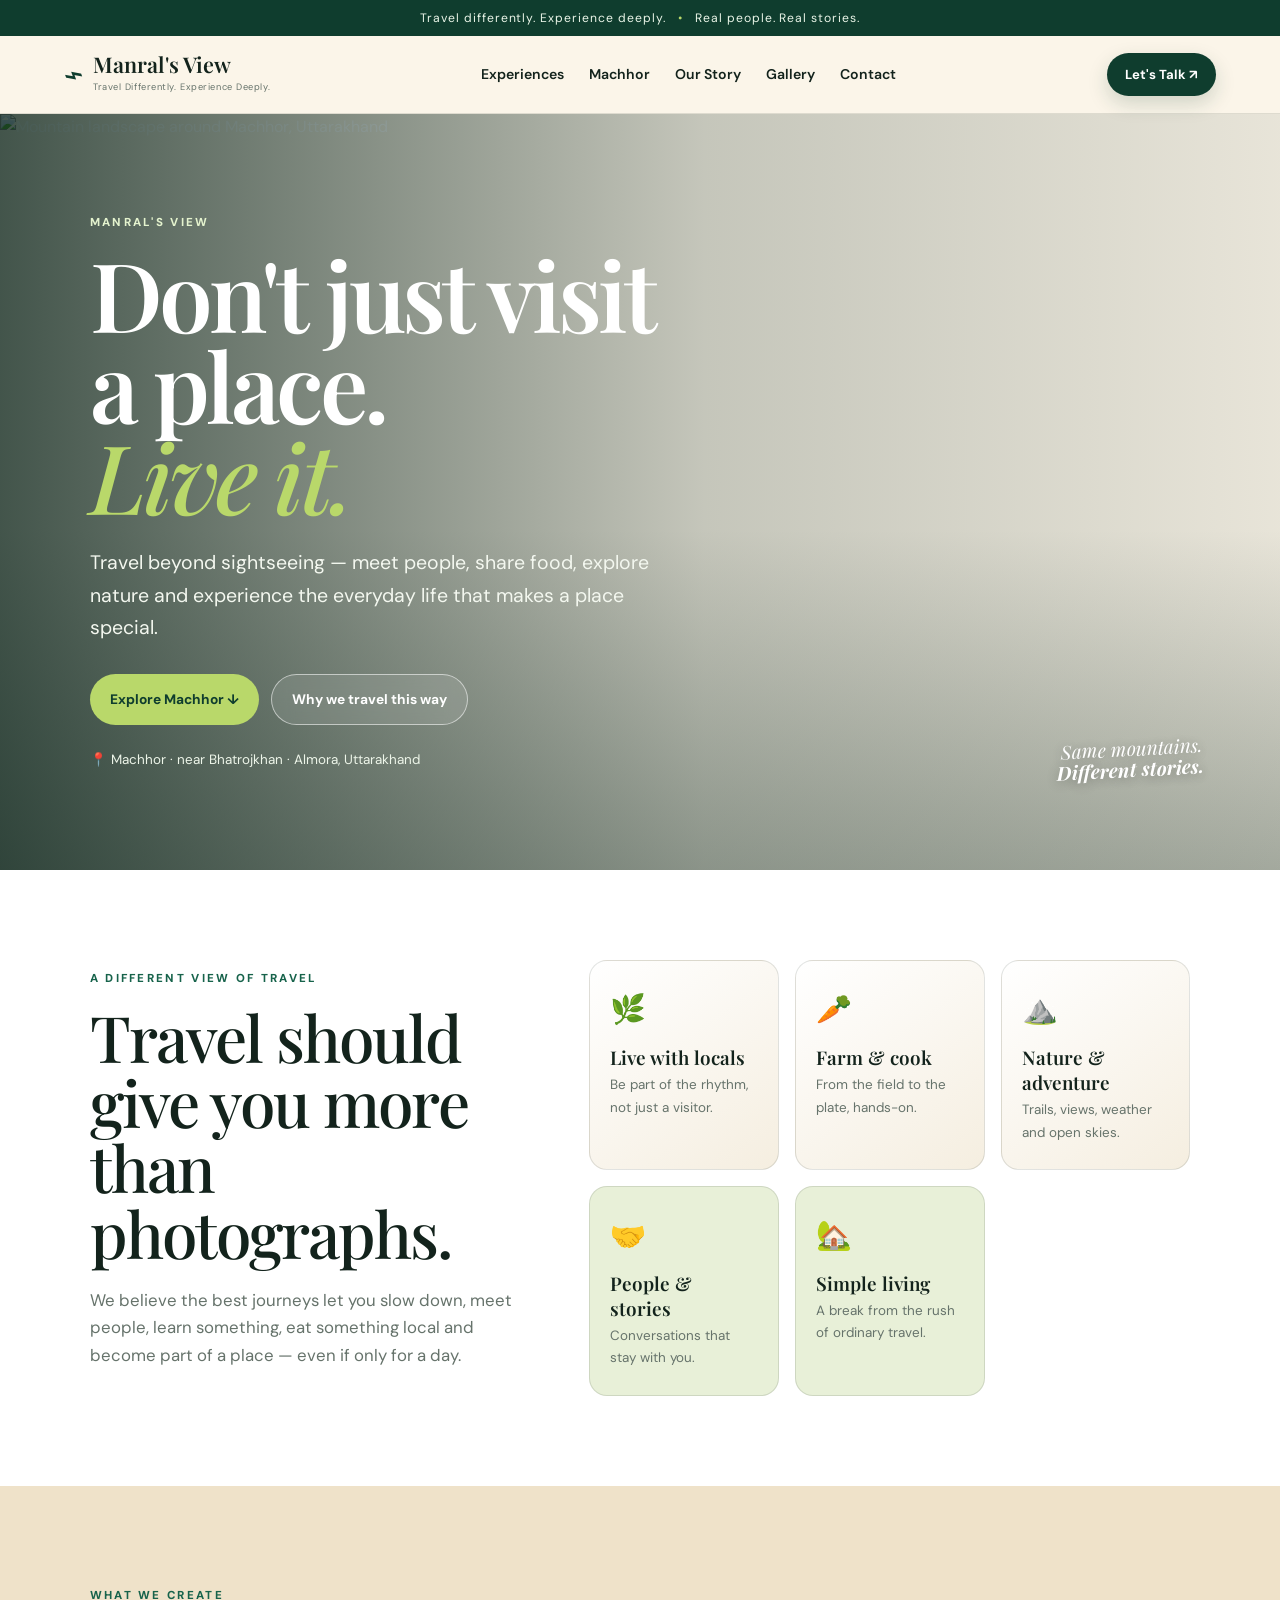
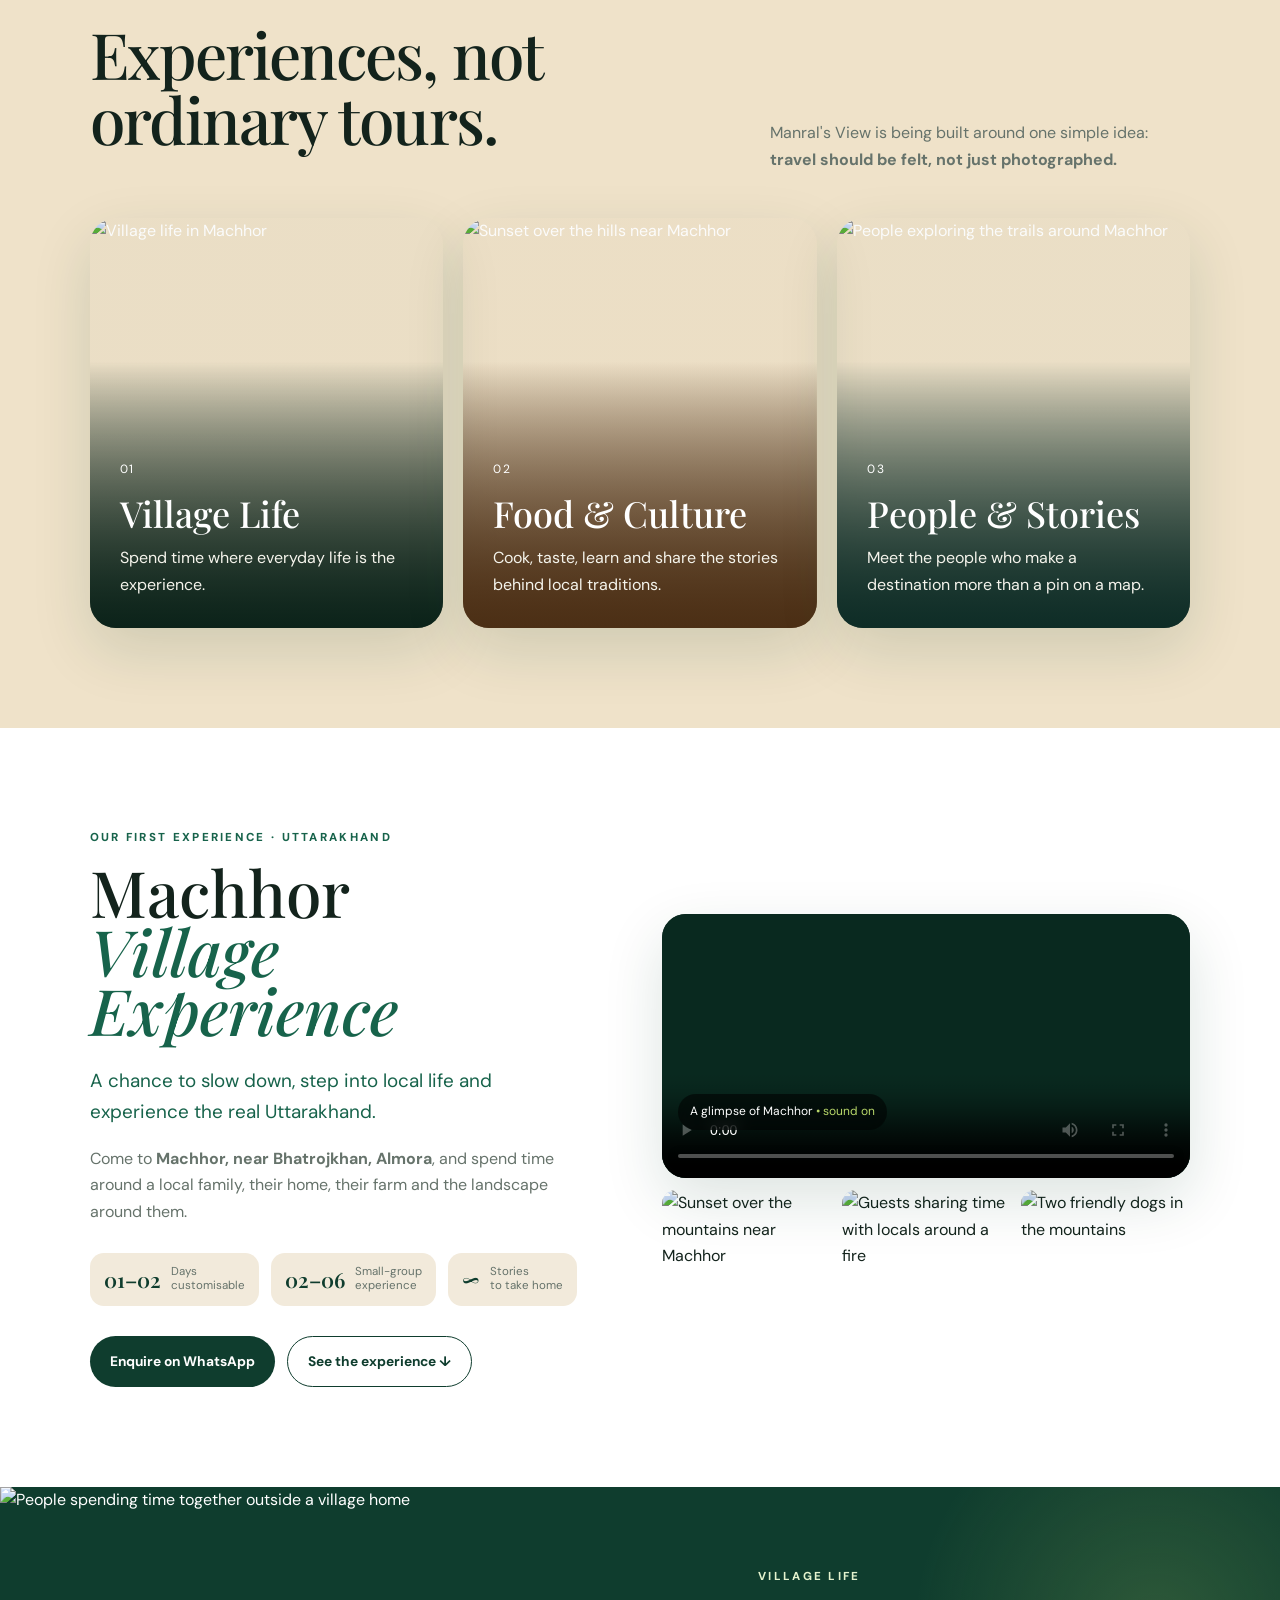
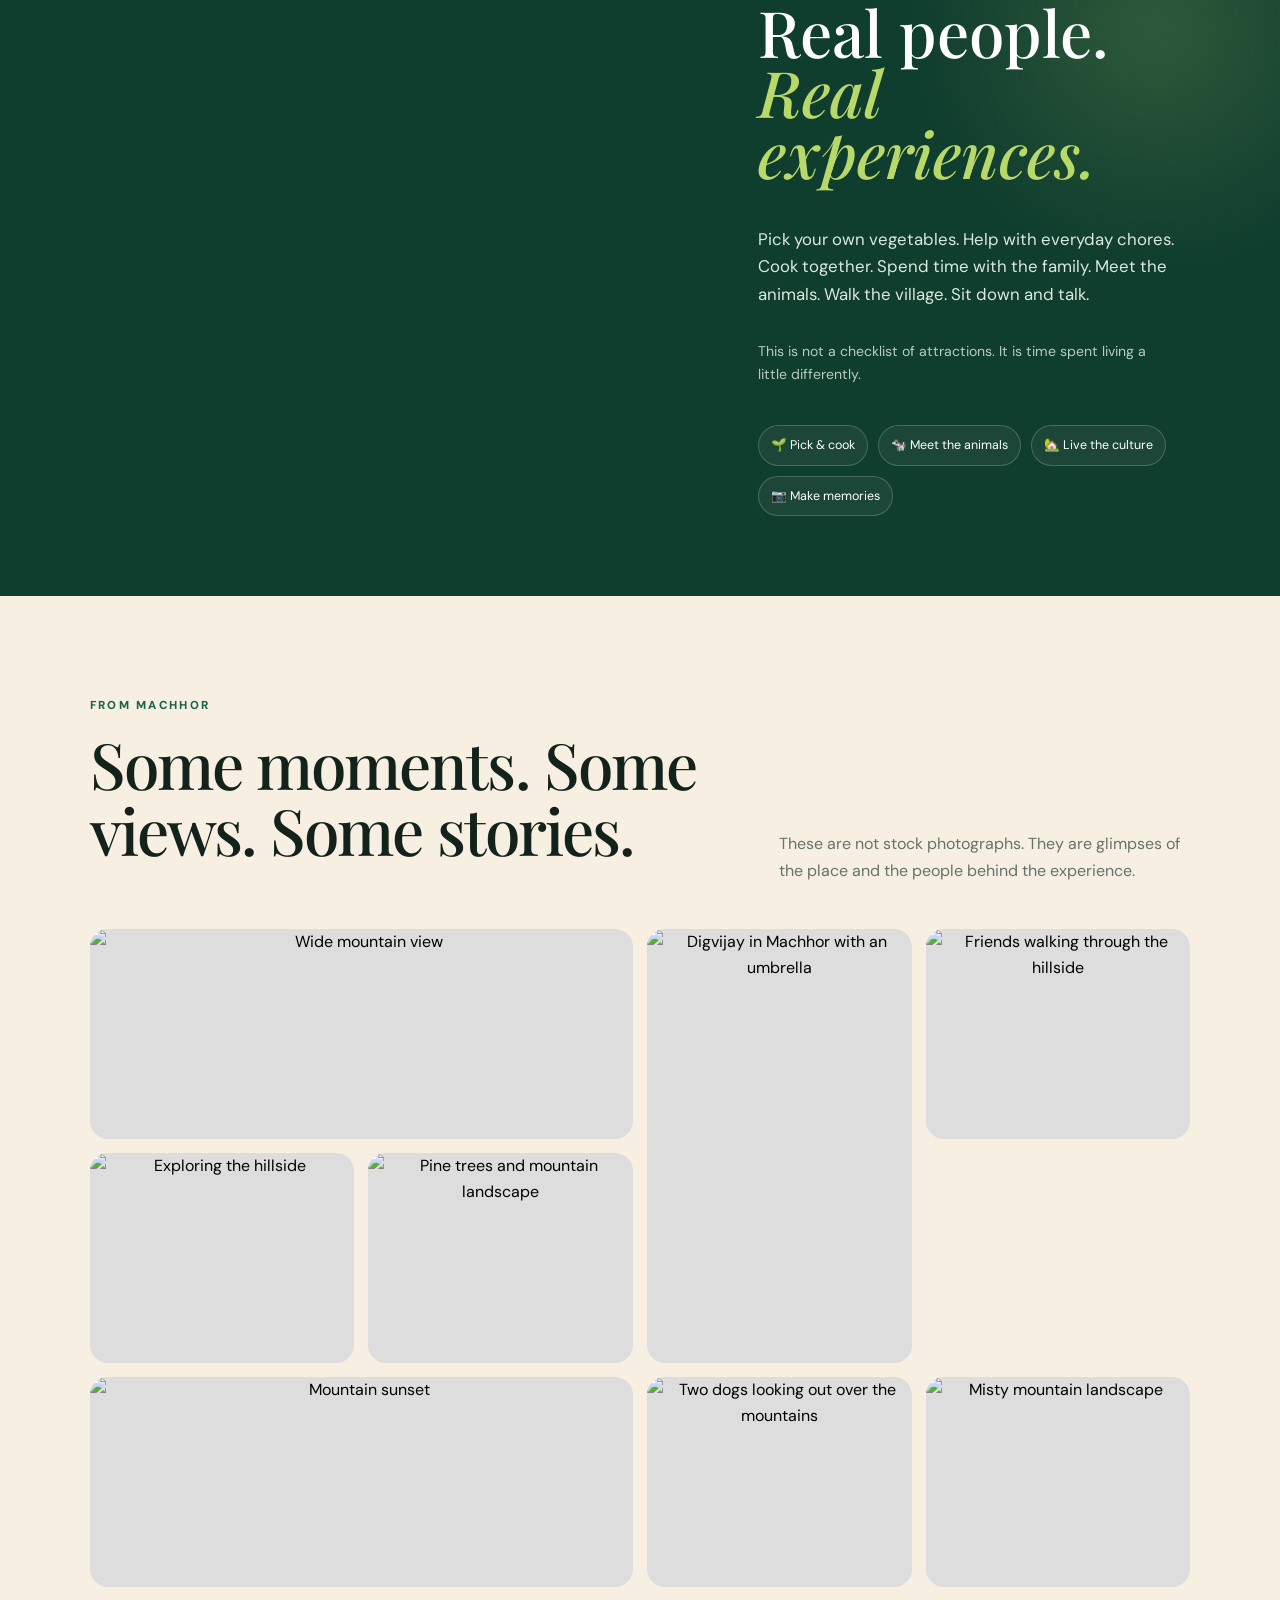
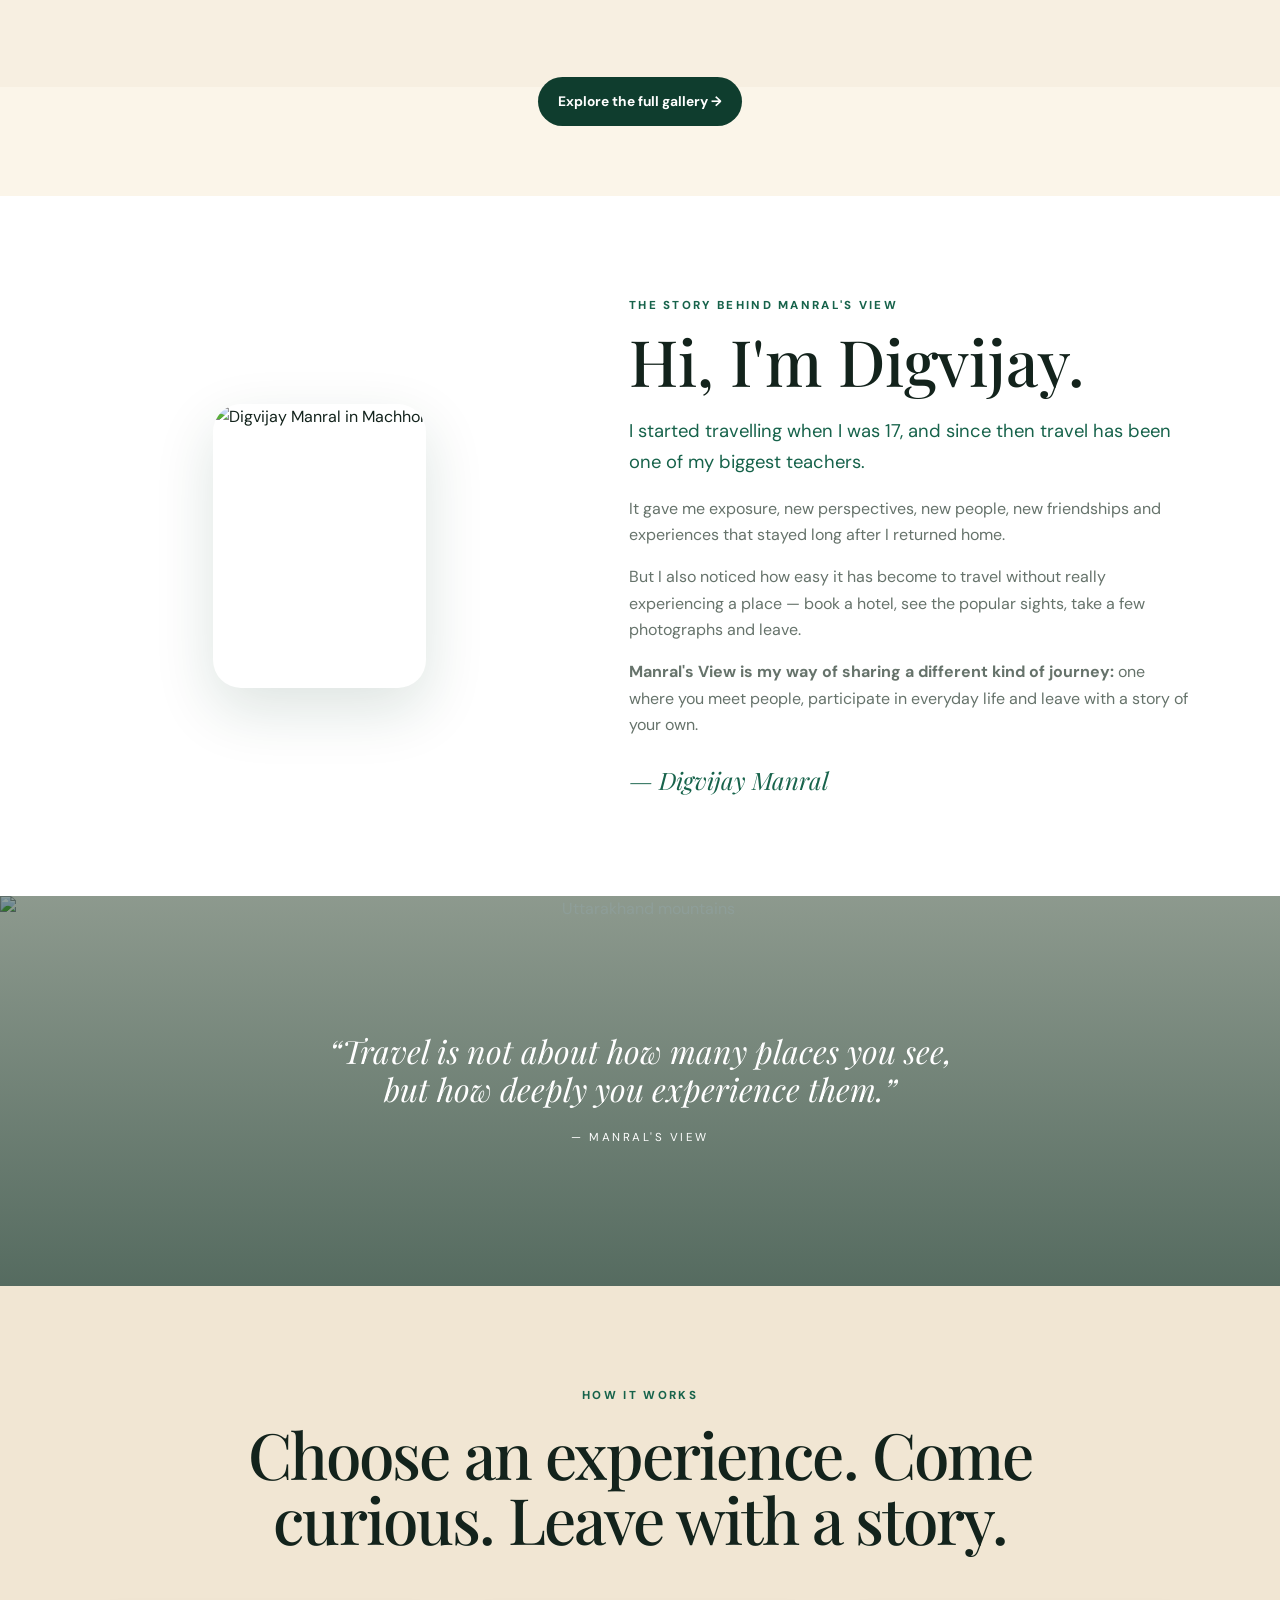
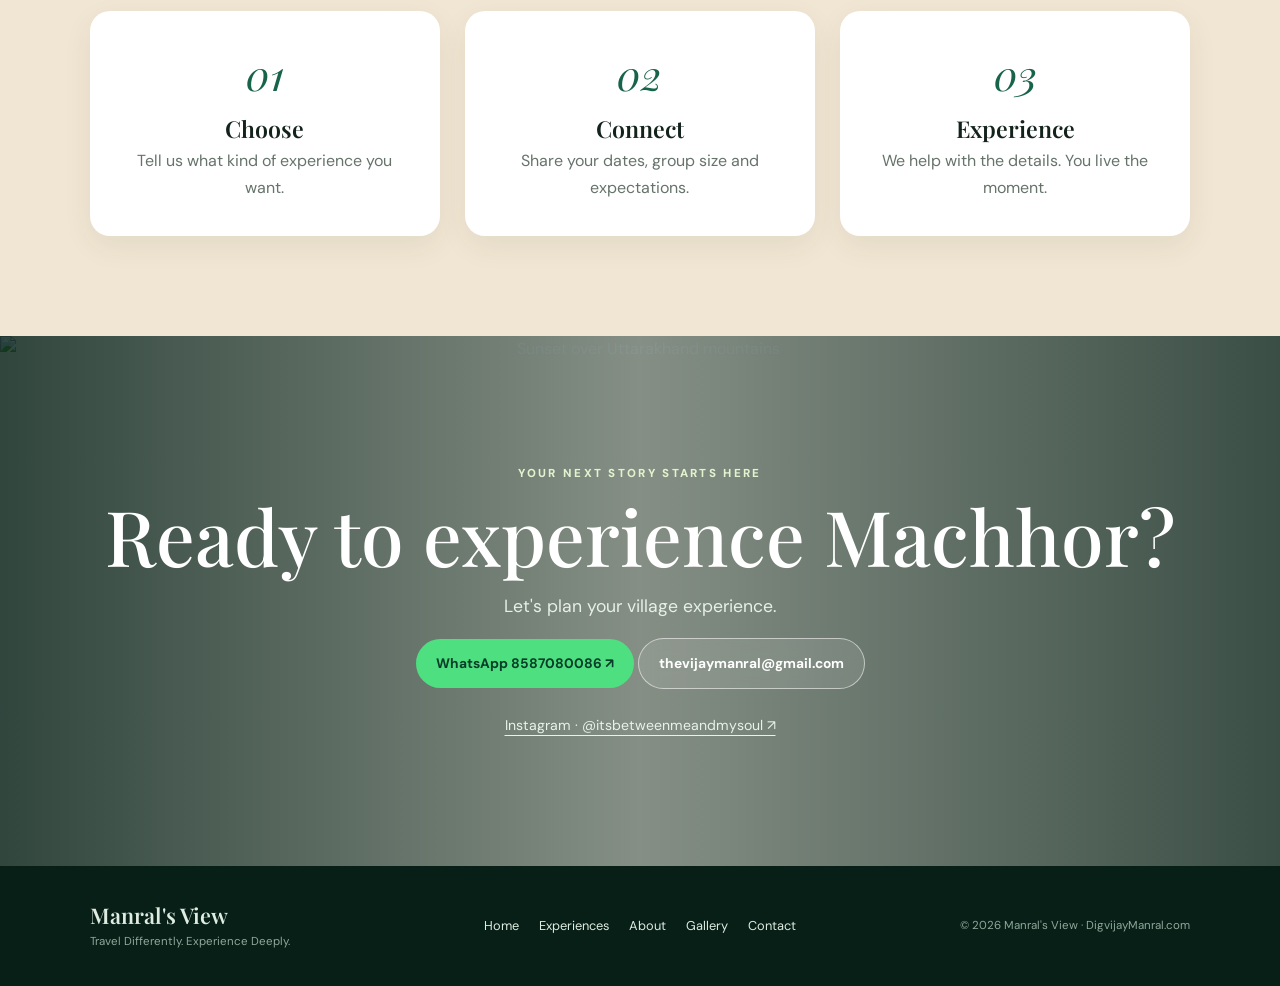
==== index.html @ 02160a1f "Fix homepage experience images" ====
<!DOCTYPE html>
<html lang="en">
<head>
  <meta charset="UTF-8">
  <meta name="viewport" content="width=device-width, initial-scale=1.0">
  <meta name="description" content="Manral's View — experience-first travel. Discover Machhor village in Uttarakhand through local life, food, people, nature and stories.">
  <meta name="theme-color" content="#0f3d2e">
  <title>Manral's View — Travel Differently. Experience Deeply.</title>
  <link rel="preconnect" href="https://fonts.googleapis.com">
  <link rel="preconnect" href="https://fonts.gstatic.com" crossorigin>
  <link href="https://fonts.googleapis.com/css2?family=DM+Sans:wght@400;500;600;700&family=Playfair+Display:ital,wght@0,500;0,600;1,500;1,600&display=swap" rel="stylesheet">
  <link rel="stylesheet" href="style.css">
<style>

/* Robust experience-card images: use real IMG elements instead of CSS background images */
.type-card{isolation:isolate;position:relative;overflow:hidden;min-height:410px}
.type-card-image{position:absolute;inset:0;width:100%;height:100%;object-fit:cover;display:block;z-index:-2}
.type-card-overlay{position:absolute;inset:0;background:linear-gradient(0deg,rgba(7,31,22,.86),rgba(7,31,22,.02) 65%);z-index:-1}
.type-food .type-card-overlay{background:linear-gradient(0deg,rgba(73,44,18,.88),rgba(73,44,18,.02) 65%)}
.type-people .type-card-overlay{background:linear-gradient(0deg,rgba(11,42,36,.88),rgba(11,42,36,.02) 65%)}
.type-card-content{position:relative;z-index:1;padding:30px;color:#fff}
.type-card-content span{font-size:.75rem;letter-spacing:.15em}
.type-card-content h3{font:500 2.25rem "Playfair Display",serif;margin:8px 0}
.type-card-content p{margin:0;color:#f5f4ec;max-width:300px}

</style>
</head>
<body>
  <div class="top-strip">Travel differently. Experience deeply. <span>•</span> Real people. Real stories.</div>

  <header class="nav" id="top">
    <a class="brand" href="#home" aria-label="Manral's View home">
      <span class="brand-mark">⌁</span>
      <span><strong>Manral's View</strong><small>Travel Differently. Experience Deeply.</small></span>
    </a>
    <button class="menu-toggle" aria-label="Open menu" aria-expanded="false">☰</button>
    <nav class="nav-links">
      <a href="#experiences">Experiences</a>
      <a href="#machhor">Machhor</a>
      <a href="#story">Our Story</a>
      <a href="gallery.html">Gallery</a>
      <a href="#contact">Contact</a>
    </nav>
    <a class="nav-cta" href="https://wa.me/918587080086?text=Hi%20Manral's%20View,%20I'd%20like%20to%20know%20more%20about%20the%20Machhor%20experience." target="_blank" rel="noopener">Let's Talk ↗</a>
  </header>

  <main>
    <section id="home" class="hero">
      <img src="assets/mountains.jpg" alt="Mountain landscape around Machhor, Uttarakhand" class="hero-bg">
      <div class="hero-shade"></div>
      <div class="hero-content reveal">
        <p class="eyebrow light">MANRAL'S VIEW</p>
        <h1>Don't just visit a place.<br><em>Live it.</em></h1>
        <p class="hero-copy">Travel beyond sightseeing — meet people, share food, explore nature and experience the everyday life that makes a place special.</p>
        <div class="hero-actions">
          <a class="button primary" href="#machhor">Explore Machhor ↓</a>
          <a class="button glass" href="#story">Why we travel this way</a>
        </div>
        <div class="hero-note"><span>📍</span> Machhor · near Bhatrojkhan · Almora, Uttarakhand</div>
      </div>
      <div class="hero-stamp">Same mountains.<br><strong>Different stories.</strong></div>
    </section>

    <section class="promise reveal">
      <div class="promise-intro">
        <p class="eyebrow">A DIFFERENT VIEW OF TRAVEL</p>
        <h2>Travel should give you more than photographs.</h2>
        <p>We believe the best journeys let you slow down, meet people, learn something, eat something local and become part of a place — even if only for a day.</p>
      </div>
      <div class="promise-grid">
        <article><span>🌿</span><h3>Live with locals</h3><p>Be part of the rhythm, not just a visitor.</p></article>
        <article><span>🥕</span><h3>Farm & cook</h3><p>From the field to the plate, hands-on.</p></article>
        <article><span>⛰️</span><h3>Nature & adventure</h3><p>Trails, views, weather and open skies.</p></article>
        <article><span>🤝</span><h3>People & stories</h3><p>Conversations that stay with you.</p></article>
        <article><span>🏡</span><h3>Simple living</h3><p>A break from the rush of ordinary travel.</p></article>
      </div>
    </section>

    <section id="experiences" class="experience-types section-pad">
      <div class="section-head reveal">
        <div><p class="eyebrow">WHAT WE CREATE</p><h2>Experiences, not ordinary tours.</h2></div>
        <p>Manral's View is being built around one simple idea: <strong>travel should be felt, not just photographed.</strong></p>
      </div>
      <div class="type-grid">
        <article class="type-card type-village reveal">
  <img class="type-card-image" src="https://raw.githubusercontent.com/digvijaymanral-star/manrals-view/main/village-life.jpg?v=2" alt="Village life in Machhor" loading="eager">
  <div class="type-card-overlay"></div>
  <div class="type-card-content"><span>01</span><h3>Village Life</h3><p>Spend time where everyday life is the experience.</p></div>
</article>
<article class="type-card type-food reveal">
  <img class="type-card-image" src="https://raw.githubusercontent.com/digvijaymanral-star/manrals-view/main/sunset.jpg?v=2" alt="Sunset over the hills near Machhor" loading="eager">
  <div class="type-card-overlay"></div>
  <div class="type-card-content"><span>02</span><h3>Food &amp; Culture</h3><p>Cook, taste, learn and share the stories behind local traditions.</p></div>
</article>
<article class="type-card type-people reveal">
  <img class="type-card-image" src="https://raw.githubusercontent.com/digvijaymanral-star/manrals-view/main/people-trail.jpg?v=2" alt="People exploring the trails around Machhor" loading="eager">
  <div class="type-card-overlay"></div>
  <div class="type-card-content"><span>03</span><h3>People &amp; Stories</h3><p>Meet the people who make a destination more than a pin on a map.</p></div>
</article>
      </div>
    </section>

    <section id="machhor" class="machhor section-pad">
      <div class="machhor-copy reveal">
        <p class="eyebrow">OUR FIRST EXPERIENCE · UTTARAKHAND</p>
        <h2>Machhor<br><em>Village Experience</em></h2>
        <p class="lead">A chance to slow down, step into local life and experience the real Uttarakhand.</p>
        <p>Come to <strong>Machhor, near Bhatrojkhan, Almora</strong>, and spend time around a local family, their home, their farm and the landscape around them.</p>
        <div class="facts">
          <div><b>01–02</b><span>Days<br>customisable</span></div>
          <div><b>02–06</b><span>Small-group<br>experience</span></div>
          <div><b>∞</b><span>Stories<br>to take home</span></div>
        </div>
        <div class="hero-actions">
          <a class="button primary dark" href="https://wa.me/918587080086?text=Hi%20Manral's%20View,%20I'd%20like%20to%20enquire%20about%20the%20Machhor%20Village%20Experience." target="_blank" rel="noopener">Enquire on WhatsApp</a>
          <a class="button outline" href="#gallery">See the experience ↓</a>
        </div>
      </div>
      <div class="machhor-media reveal">
        <div class="video-wrap">
          <video controls preload="metadata" poster="assets/mountains.jpg" playsinline>
            <source src="assets/machhor-experience.mp4" type="video/mp4">
            Your browser does not support video playback.
          </video>
          <div class="video-label">A glimpse of Machhor <span>• sound on</span></div>
        </div>
        <div class="mini-gallery">
          <img src="assets/sunset.jpg" alt="Sunset over the mountains near Machhor">
          <img src="assets/village-life.jpg" alt="Guests sharing time with locals around a fire">
          <img src="assets/dogs.jpg" alt="Two friendly dogs in the mountains">
        </div>
      </div>
    </section>

    <section class="village-life">
      <div class="village-image reveal"><img src="assets/village-life.jpg" alt="People spending time together outside a village home"></div>
      <div class="village-copy reveal">
        <p class="eyebrow light">VILLAGE LIFE</p>
        <h2>Real people.<br><em>Real experiences.</em></h2>
        <p>Pick your own vegetables. Help with everyday chores. Cook together. Spend time with the family. Meet the animals. Walk the village. Sit down and talk.</p>
        <p class="small-note">This is not a checklist of attractions. It is time spent living a little differently.</p>
        <div class="activity-row"><span>🌱 Pick & cook</span><span>🐄 Meet the animals</span><span>🏡 Live the culture</span><span>📷 Make memories</span></div>
      </div>
    </section>

    <section id="gallery" class="gallery section-pad">
      <div class="section-head reveal">
        <div><p class="eyebrow">FROM MACHHOR</p><h2>Some moments. Some views. Some stories.</h2></div>
        <p>These are not stock photographs. They are glimpses of the place and the people behind the experience.</p>
      </div>
      <div class="gallery-grid">
        <button class="photo wide reveal" data-full="assets/mountains.jpg"><img src="assets/mountains.jpg" alt="Wide mountain view"></button>
        <button class="photo tall reveal" data-full="assets/umbrella.jpg"><img src="assets/umbrella.jpg" alt="Digvijay in Machhor with an umbrella"></button>
        <button class="photo reveal" data-full="assets/people-trail.jpg"><img src="assets/people-trail.jpg" alt="Friends walking through the hillside"></button>
        <button class="photo reveal" data-full="assets/adventure.jpg"><img src="assets/adventure.jpg" alt="Exploring the hillside"></button>
        <button class="photo reveal" data-full="assets/pine-view.jpg"><img src="assets/pine-view.jpg" alt="Pine trees and mountain landscape"></button>
        <button class="photo wide reveal" data-full="assets/sunset.jpg"><img src="assets/sunset.jpg" alt="Mountain sunset"></button>
        <button class="photo reveal" data-full="assets/dogs.jpg"><img src="assets/dogs.jpg" alt="Two dogs looking out over the mountains"></button>
        <button class="photo reveal" data-full="assets/mist.jpg"><img src="assets/mist.jpg" alt="Misty mountain landscape"></button>
      </div>
    </section>

    <div style="text-align:center;margin:-10px 0 70px;"><a class="button primary dark" href="gallery.html">Explore the full gallery →</a></div>

    <section id="story" class="story section-pad">
      <div class="story-photo reveal"><img src="assets/umbrella.jpg" alt="Digvijay Manral in Machhor"></div>
      <div class="story-copy reveal">
        <p class="eyebrow">THE STORY BEHIND MANRAL'S VIEW</p>
        <h2>Hi, I'm Digvijay.</h2>
        <p class="lead">I started travelling when I was 17, and since then travel has been one of my biggest teachers.</p>
        <p>It gave me exposure, new perspectives, new people, new friendships and experiences that stayed long after I returned home.</p>
        <p>But I also noticed how easy it has become to travel without really experiencing a place — book a hotel, see the popular sights, take a few photographs and leave.</p>
        <p><strong>Manral's View is my way of sharing a different kind of journey:</strong> one where you meet people, participate in everyday life and leave with a story of your own.</p>
        <div class="signature">— Digvijay Manral</div>
      </div>
    </section>

    <section class="quote-banner reveal">
      <img src="assets/mountains.jpg" alt="Uttarakhand mountains">
      <div><p>“Travel is not about how many places you see,<br>but how deeply you experience them.”</p><span>— MANRAL'S VIEW</span></div>
    </section>

    <section class="how section-pad reveal">
      <p class="eyebrow">HOW IT WORKS</p>
      <h2>Choose an experience. Come curious. Leave with a story.</h2>
      <div class="steps">
        <div><b>01</b><h3>Choose</h3><p>Tell us what kind of experience you want.</p></div>
        <div><b>02</b><h3>Connect</h3><p>Share your dates, group size and expectations.</p></div>
        <div><b>03</b><h3>Experience</h3><p>We help with the details. You live the moment.</p></div>
      </div>
    </section>

    <section id="contact" class="contact">
      <img src="assets/sunset.jpg" alt="Sunset over Uttarakhand mountains" class="contact-bg">
      <div class="contact-overlay"></div>
      <div class="contact-inner reveal">
        <p class="eyebrow light">YOUR NEXT STORY STARTS HERE</p>
        <h2>Ready to experience Machhor?</h2>
        <p>Let's plan your village experience.</p>
        <div class="contact-actions">
          <a class="button whatsapp" href="https://wa.me/918587080086?text=Hi%20Manral's%20View,%20I'd%20like%20to%20plan%20the%20Machhor%20experience." target="_blank" rel="noopener">WhatsApp 8587080086 ↗</a>
          <a class="button glass" href="mailto:thevijaymanral@gmail.com">thevijaymanral@gmail.com</a>
        </div>
        <a class="instagram" href="https://www.instagram.com/itsbetweenmeandmysoul/?hl=en" target="_blank" rel="noopener">Instagram · @itsbetweenmeandmysoul ↗</a>
      </div>
    </section>
  </main>

  <footer>
    <div class="footer-brand"><strong>Manral's View</strong><span>Travel Differently. Experience Deeply.</span></div>
    <div class="footer-links"><a href="#top">Home</a><a href="#experiences">Experiences</a><a href="#story">About</a><a href="gallery.html">Gallery</a><a href="#contact">Contact</a></div>
    <div class="footer-note">© 2026 Manral's View · DigvijayManral.com</div>
  </footer>

  <div class="lightbox" aria-hidden="true">
    <button class="lightbox-close" aria-label="Close image">×</button>
    <img src="" alt="Expanded gallery image">
  </div>
  <script src="script.js"></script>
</body>
</html>
---- style.css ----
:root{
  --green:#0f3d2e;--green-2:#17634b;--lime:#b9d86a;--cream:#fbf5e9;--sand:#efe2c9;--ink:#13231c;--muted:#66736b;--white:#fff;--orange:#e9893a;--line:rgba(19,35,28,.12);--shadow:0 22px 60px rgba(15,61,46,.14)
}
*{box-sizing:border-box}html{scroll-behavior:smooth}body{margin:0;background:var(--cream);color:var(--ink);font-family:"DM Sans",sans-serif;line-height:1.65}a{color:inherit;text-decoration:none}img{display:block;max-width:100%}button{font:inherit}.top-strip{background:var(--green);color:#eaf5e8;text-align:center;font-size:.76rem;letter-spacing:.08em;padding:8px 16px}.top-strip span{margin:0 8px;color:var(--lime)}
.nav{position:sticky;top:0;z-index:50;min-height:76px;padding:12px 5vw;display:flex;align-items:center;justify-content:space-between;gap:24px;background:rgba(251,245,233,.92);backdrop-filter:blur(14px);border-bottom:1px solid var(--line)}.brand{display:flex;align-items:center;gap:10px}.brand-mark{font-size:2rem;color:var(--green);transform:rotate(-20deg);display:inline-block}.brand strong{display:block;font:600 1.35rem/1 "Playfair Display",serif}.brand small{display:block;font-size:.58rem;letter-spacing:.06em;color:var(--muted);margin-top:4px}.nav-links{display:flex;gap:25px;font-size:.88rem;font-weight:600}.nav-links a:hover{color:var(--green-2)}.nav-cta{background:var(--green);color:white;padding:11px 18px;border-radius:999px;font-size:.82rem;font-weight:700;box-shadow:0 8px 20px rgba(15,61,46,.18)}.menu-toggle{display:none;background:none;border:0;font-size:1.5rem;color:var(--green)}
.hero{min-height:82vh;position:relative;display:flex;align-items:center;overflow:hidden;color:#fff}.hero-bg{position:absolute;inset:0;width:100%;height:100%;object-fit:cover;object-position:center}.hero-shade{position:absolute;inset:0;background:linear-gradient(90deg,rgba(5,31,22,.75),rgba(5,31,22,.22) 55%,rgba(5,31,22,.08)),linear-gradient(0deg,rgba(5,31,22,.3),transparent 45%)}.hero-content{position:relative;z-index:2;width:min(760px,90%);padding:11vh 7vw}.eyebrow{font-size:.72rem;letter-spacing:.2em;font-weight:800;text-transform:uppercase;color:var(--green-2);margin:0 0 16px}.eyebrow.light{color:#e4f3ce}.hero h1{font:600 clamp(3.2rem,7.5vw,7rem)/.95 "Playfair Display",serif;margin:0 0 26px;letter-spacing:-.04em}.hero h1 em{color:var(--lime);font-weight:500}.hero-copy{font-size:clamp(1rem,1.7vw,1.22rem);max-width:650px;color:#f3f7ef}.hero-actions{display:flex;gap:12px;flex-wrap:wrap;margin-top:30px}.button{display:inline-flex;align-items:center;justify-content:center;gap:8px;padding:13px 20px;border-radius:999px;font-weight:700;font-size:.86rem;transition:.25s ease}.button:hover{transform:translateY(-2px)}.button.primary{background:var(--lime);color:var(--green)}.button.dark{background:var(--green);color:white}.button.glass{border:1px solid rgba(255,255,255,.55);color:#fff;background:rgba(255,255,255,.1);backdrop-filter:blur(10px)}.button.outline{border:1px solid var(--green);color:var(--green)}.hero-note{margin-top:24px;font-size:.84rem;color:#edf5e9}.hero-stamp{position:absolute;right:6vw;bottom:10vh;z-index:2;font:italic 1.2rem/1.1 "Playfair Display",serif;text-align:right;transform:rotate(-3deg);text-shadow:0 2px 12px rgba(0,0,0,.3)}
.section-pad{padding:100px 7vw}.promise{padding:90px 7vw;background:#fff;display:grid;grid-template-columns:1fr 1.4fr;gap:70px;align-items:center}.promise-intro h2,.section-head h2,.how h2{font:500 clamp(2.5rem,5vw,4.4rem)/1.02 "Playfair Display",serif;margin:0 0 22px;letter-spacing:-.03em}.promise-intro>p:last-child{color:var(--muted);max-width:560px;font-size:1.05rem}.promise-grid{display:grid;grid-template-columns:repeat(3,1fr);gap:16px}.promise-grid article{padding:25px 20px;border:1px solid var(--line);border-radius:18px;background:linear-gradient(145deg,#fff,#f5eee0);min-height:180px;transition:.25s}.promise-grid article:hover{transform:translateY(-5px);box-shadow:var(--shadow)}.promise-grid article:nth-child(4),.promise-grid article:nth-child(5){background:#e8f0d8}.promise-grid span{font-size:1.8rem}.promise-grid h3{font:600 1.18rem "Playfair Display",serif;margin:12px 0 4px}.promise-grid p{font-size:.84rem;color:var(--muted);margin:0}
.experience-types{background:var(--sand)}.section-head{display:flex;justify-content:space-between;gap:60px;align-items:end;margin-bottom:45px}.section-head>p{max-width:420px;color:var(--muted);margin:0}.type-grid{display:grid;grid-template-columns:repeat(3,1fr);gap:20px}.type-card{min-height:410px;border-radius:26px;overflow:hidden;position:relative;background-size:cover;background-position:center;display:flex;align-items:end;color:#fff;box-shadow:var(--shadow)}.type-village{background-image:linear-gradient(0deg,rgba(7,31,22,.86),transparent 65%),url('assets/village-life.jpg')}.type-food{background-image:linear-gradient(0deg,rgba(73,44,18,.88),transparent 65%),url('assets/sunset.jpg')}.type-people{background-image:linear-gradient(0deg,rgba(11,42,36,.88),transparent 65%),url('assets/people-trail.jpg')}.type-card>div{padding:30px}.type-card span{font-size:.75rem;letter-spacing:.15em}.type-card h3{font:500 2.25rem "Playfair Display",serif;margin:8px 0}.type-card p{margin:0;color:#f5f4ec;max-width:300px}
.machhor{display:grid;grid-template-columns:1fr 1.05fr;gap:70px;align-items:center;background:#fff}.machhor h2{font:500 clamp(3rem,5vw,5rem)/.92 "Playfair Display",serif;margin:0 0 25px}.machhor h2 em{color:var(--green-2)}.machhor .lead{font-size:1.18rem;color:var(--green-2)}.machhor-copy>p:not(.eyebrow):not(.lead){color:var(--muted);max-width:590px}.facts{display:flex;gap:12px;flex-wrap:wrap;margin:28px 0}.facts div{display:flex;gap:10px;align-items:center;padding:12px 14px;border-radius:14px;background:#f2eadb}.facts b{font:600 1.3rem "Playfair Display",serif;color:var(--green)}.facts span{font-size:.72rem;line-height:1.25;color:var(--muted)}.video-wrap{position:relative;border-radius:24px;overflow:hidden;background:#09291f;box-shadow:var(--shadow)}.video-wrap video{display:block;width:100%;max-height:650px;object-fit:cover;background:#09291f}.video-label{position:absolute;left:16px;bottom:48px;background:rgba(0,0,0,.55);color:white;padding:8px 12px;border-radius:999px;font-size:.75rem;backdrop-filter:blur(8px)}.video-label span{color:var(--lime)}.mini-gallery{display:grid;grid-template-columns:repeat(3,1fr);gap:10px;margin-top:12px}.mini-gallery img{width:100%;height:110px;object-fit:cover;border-radius:14px}
.village-life{display:grid;grid-template-columns:1.05fr 1fr;min-height:610px;background:var(--green);color:#fff}.village-image img{width:100%;height:100%;min-height:610px;object-fit:cover}.village-copy{padding:80px 8vw;display:flex;flex-direction:column;justify-content:center;background:radial-gradient(circle at 80% 20%,rgba(185,216,106,.18),transparent 32%),var(--green)}.village-copy h2{font:500 clamp(3rem,5vw,5rem)/.95 "Playfair Display",serif;margin:0 0 25px}.village-copy h2 em{color:var(--lime)}.village-copy>p:not(.eyebrow){max-width:590px;color:#dce9de;font-size:1.05rem}.small-note{font-size:.88rem!important;color:#b8cdbd!important}.activity-row{display:flex;flex-wrap:wrap;gap:10px;margin-top:25px}.activity-row span{border:1px solid rgba(255,255,255,.2);padding:9px 12px;border-radius:999px;font-size:.78rem;background:rgba(255,255,255,.05)}
.gallery{background:#f7efe1}.gallery-grid{display:grid;grid-template-columns:repeat(4,1fr);grid-auto-rows:210px;gap:14px}.photo{padding:0;border:0;border-radius:18px;overflow:hidden;cursor:pointer;position:relative;background:#ddd}.photo:after{content:'↗';position:absolute;right:12px;bottom:10px;background:rgba(0,0,0,.55);color:white;width:32px;height:32px;border-radius:50%;display:grid;place-items:center;opacity:0;transition:.25s}.photo:hover:after{opacity:1}.photo img{width:100%;height:100%;object-fit:cover;transition:.45s}.photo:hover img{transform:scale(1.05)}.photo.wide{grid-column:span 2}.photo.tall{grid-row:span 2}
.story{display:grid;grid-template-columns:.9fr 1.1fr;gap:80px;align-items:center;background:#fff}.story-photo{border-radius:28px;overflow:hidden;box-shadow:var(--shadow);max-width:520px;justify-self:center}.story-photo img{width:100%;aspect-ratio:3/4;object-fit:cover}.story-copy h2{font:500 clamp(3rem,5vw,5rem)/.95 "Playfair Display",serif;margin:0 0 25px}.story-copy .lead{font-size:1.15rem;color:var(--green-2)}.story-copy p:not(.eyebrow):not(.lead){color:var(--muted)}.signature{margin-top:25px;font:italic 1.5rem "Playfair Display",serif;color:var(--green-2)}
.quote-banner{height:390px;position:relative;overflow:hidden;display:grid;place-items:center;color:white;text-align:center}.quote-banner img{position:absolute;inset:0;width:100%;height:100%;object-fit:cover}.quote-banner:after{content:'';position:absolute;inset:0;background:linear-gradient(rgba(7,42,31,.45),rgba(7,42,31,.68))}.quote-banner>div{position:relative;z-index:2}.quote-banner p{font:italic 2rem/1.2 "Playfair Display",serif;margin:0 0 15px}.quote-banner span{font-size:.72rem;letter-spacing:.22em}
.how{text-align:center;background:#f1e6d3}.how h2{max-width:900px;margin:0 auto}.steps{display:grid;grid-template-columns:repeat(3,1fr);gap:25px;margin-top:60px}.steps>div{background:#fff;border-radius:20px;padding:35px;box-shadow:0 10px 30px rgba(45,60,45,.07)}.steps b{font:italic 2.6rem "Playfair Display",serif;color:var(--green-2)}.steps h3{font:600 1.45rem "Playfair Display",serif;margin:12px 0 4px}.steps p{color:var(--muted);margin:0}
.contact{min-height:530px;position:relative;display:grid;place-items:center;text-align:center;color:white;overflow:hidden}.contact-bg{position:absolute;inset:0;width:100%;height:100%;object-fit:cover}.contact-overlay{position:absolute;inset:0;background:linear-gradient(90deg,rgba(4,31,23,.82),rgba(4,31,23,.48),rgba(4,31,23,.78))}.contact-inner{position:relative;z-index:2;padding:80px 7vw}.contact h2{font:500 clamp(3rem,6vw,5.5rem)/.95 "Playfair Display",serif;margin:0 0 20px}.contact-inner>p:not(.eyebrow){font-size:1.1rem;color:#e6f0e6}.contact-actions{justify-content:center}.button.whatsapp{background:#4ee080;color:#083d28}.instagram{display:inline-block;margin-top:25px;font-size:.88rem;color:#e7f2e8;text-decoration:underline;text-underline-offset:5px}
footer{background:#071f17;color:#dfece1;padding:35px 7vw;display:grid;grid-template-columns:1fr auto 1fr;gap:30px;align-items:center}.footer-brand strong{display:block;font:600 1.35rem "Playfair Display",serif}.footer-brand span{display:block;color:#8fa89a;font-size:.72rem;margin-top:3px}.footer-links{display:flex;gap:20px;font-size:.8rem}.footer-links a:hover{color:var(--lime)}.footer-note{text-align:right;color:#8fa89a;font-size:.72rem}
.lightbox{position:fixed;inset:0;background:rgba(3,18,13,.92);z-index:100;display:none;place-items:center;padding:30px}.lightbox.open{display:grid}.lightbox img{max-width:min(94vw,1200px);max-height:88vh;object-fit:contain;border-radius:14px}.lightbox-close{position:absolute;right:25px;top:18px;background:none;border:0;color:white;font-size:2.5rem;cursor:pointer}.reveal{opacity:0;transform:translateY(18px);transition:opacity .75s ease,transform .75s ease}.reveal.visible{opacity:1;transform:none}
@media(max-width:1000px){.nav-links{gap:15px}.nav-cta{display:none}.promise{grid-template-columns:1fr}.promise-grid{grid-template-columns:repeat(2,1fr)}.machhor,.story{grid-template-columns:1fr;gap:45px}.story-photo{max-width:420px}.type-grid{grid-template-columns:1fr}.type-card{min-height:340px}.section-head{display:block}.section-head>p{margin-top:15px}.gallery-grid{grid-template-columns:repeat(2,1fr)}.photo.wide{grid-column:span 2}}
@media(max-width:700px){.top-strip{font-size:.66rem}.nav{padding:12px 5vw}.menu-toggle{display:block}.nav-links{display:none;position:absolute;top:100%;left:0;right:0;background:var(--cream);padding:16px 5vw;flex-direction:column;border-bottom:1px solid var(--line);box-shadow:0 15px 30px rgba(0,0,0,.08)}.nav-links.open{display:flex}.hero{min-height:84vh}.hero-content{padding:16vh 7vw 8vh}.hero h1{font-size:3.5rem}.hero-stamp{display:none}.promise{padding:75px 7vw}.promise-grid{grid-template-columns:1fr}.section-pad{padding:75px 7vw}.facts{display:grid;grid-template-columns:1fr 1fr}.facts div:last-child{grid-column:span 2}.machhor h2{font-size:3.5rem}.video-wrap video{max-height:600px}.mini-gallery img{height:85px}.village-life{grid-template-columns:1fr}.village-image img{min-height:430px;max-height:520px}.village-copy{padding:70px 7vw}.gallery-grid{grid-template-columns:1fr 1fr;grid-auto-rows:170px}.photo.wide{grid-column:span 2}.photo.tall{grid-row:span 2}.story{padding-top:75px;padding-bottom:75px}.quote-banner{height:330px}.quote-banner p{font-size:1.5rem;padding:0 20px}.steps{grid-template-columns:1fr;margin-top:35px}.contact{min-height:560px}.contact-actions{align-items:stretch;flex-direction:column}.contact-actions .button{width:100%}footer{grid-template-columns:1fr;gap:18px}.footer-links{flex-wrap:wrap}.footer-note{text-align:left}}
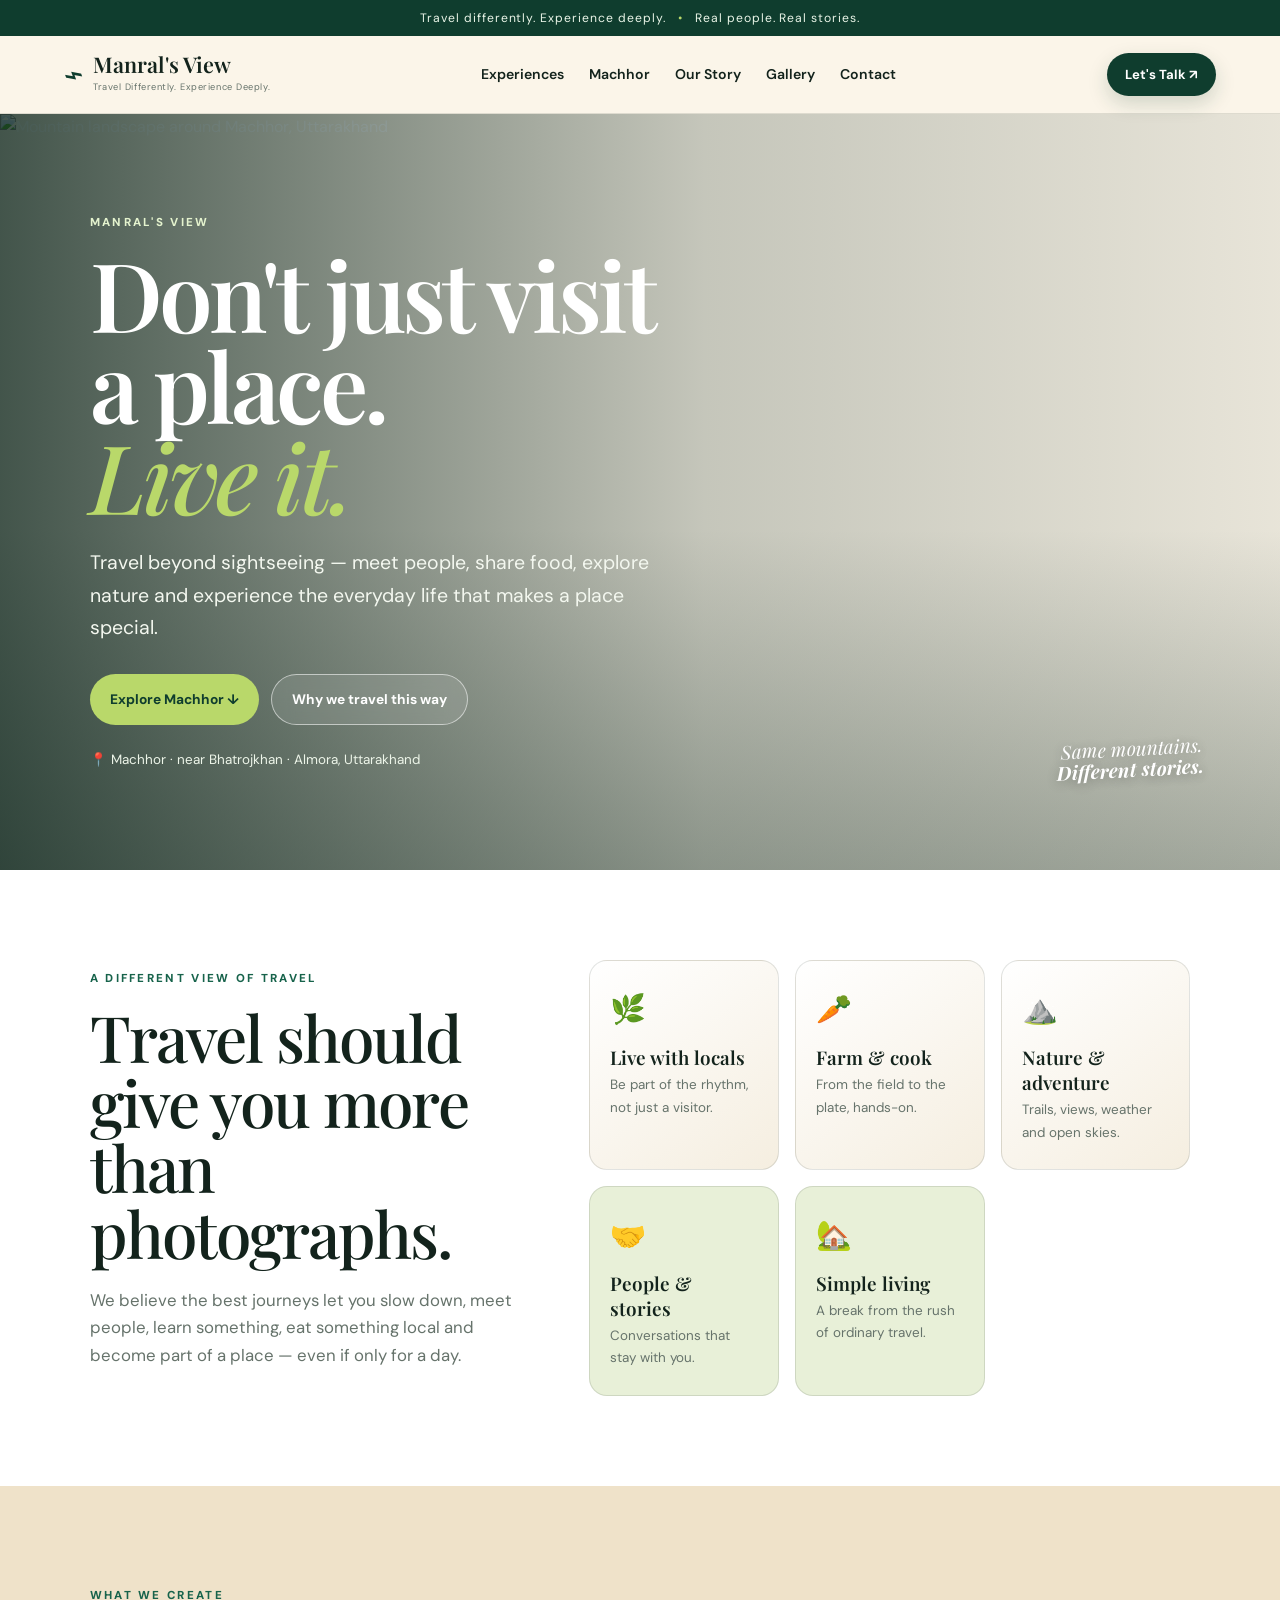
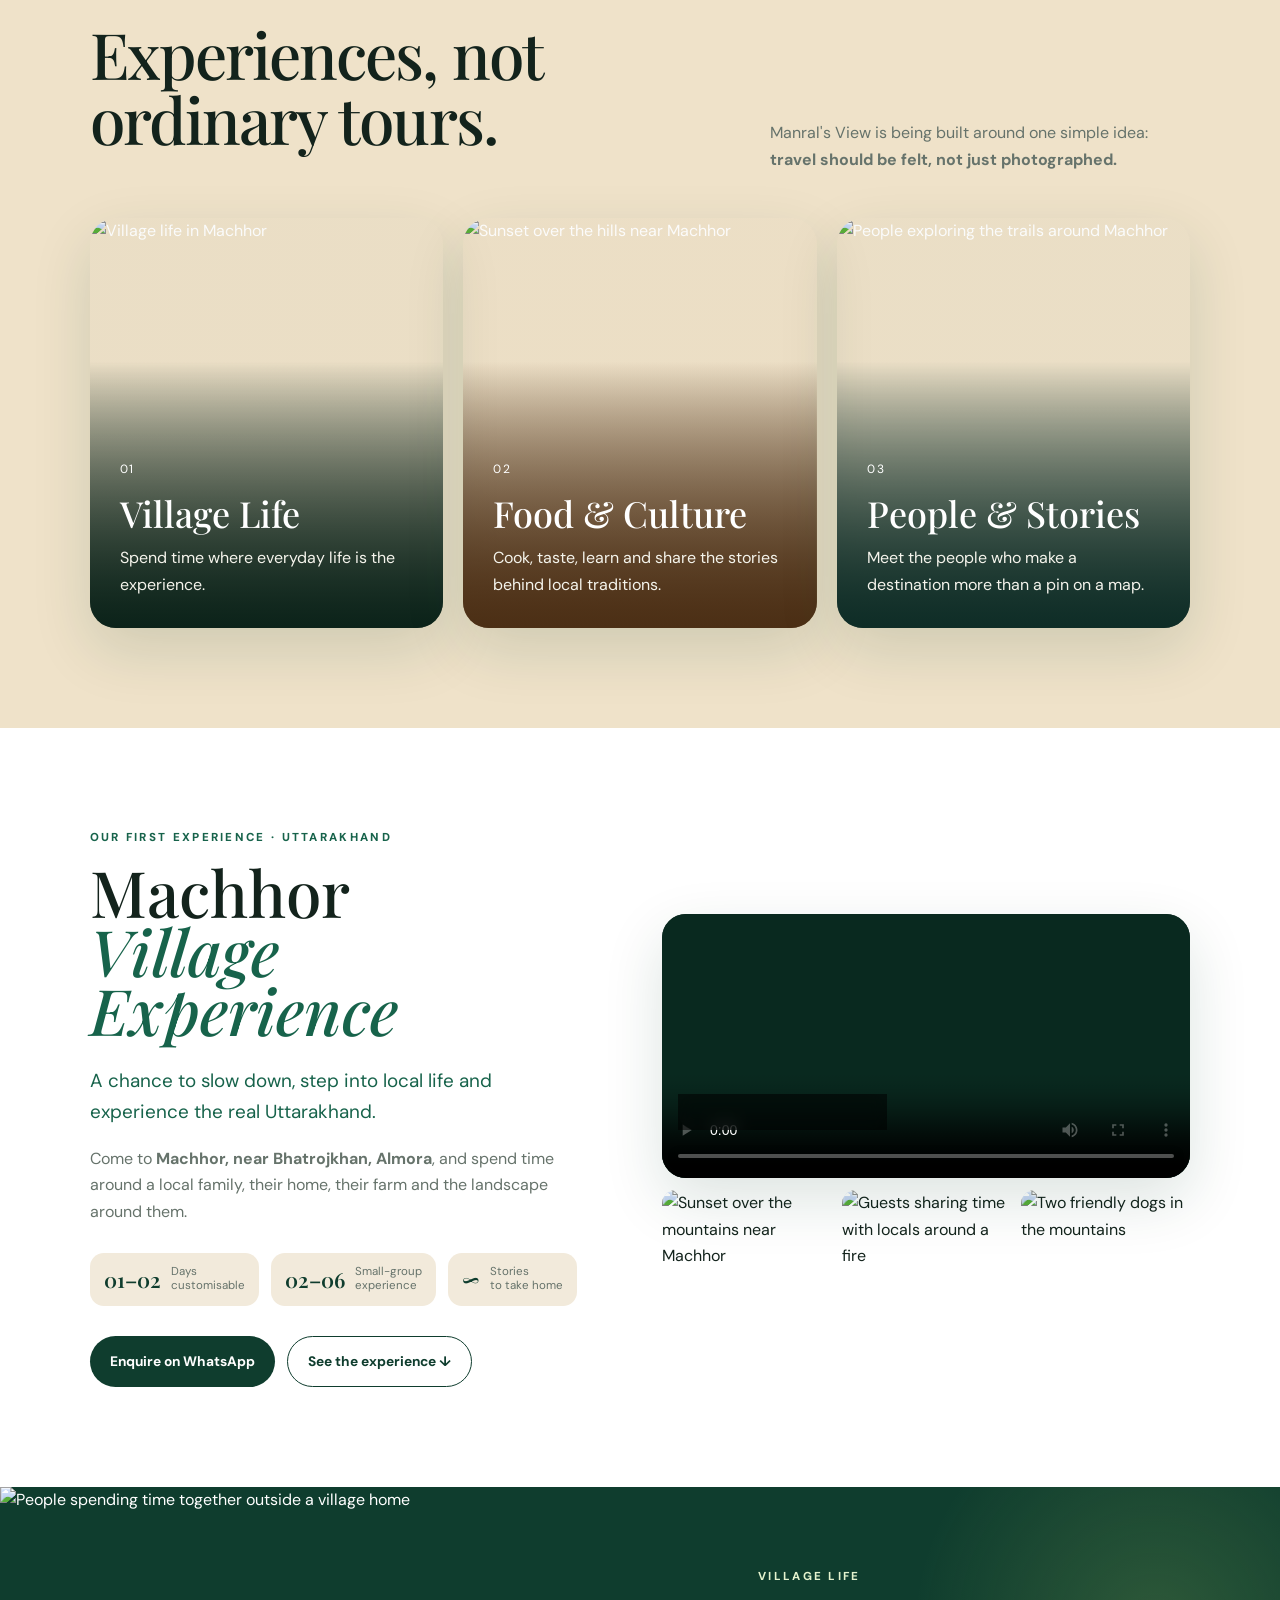
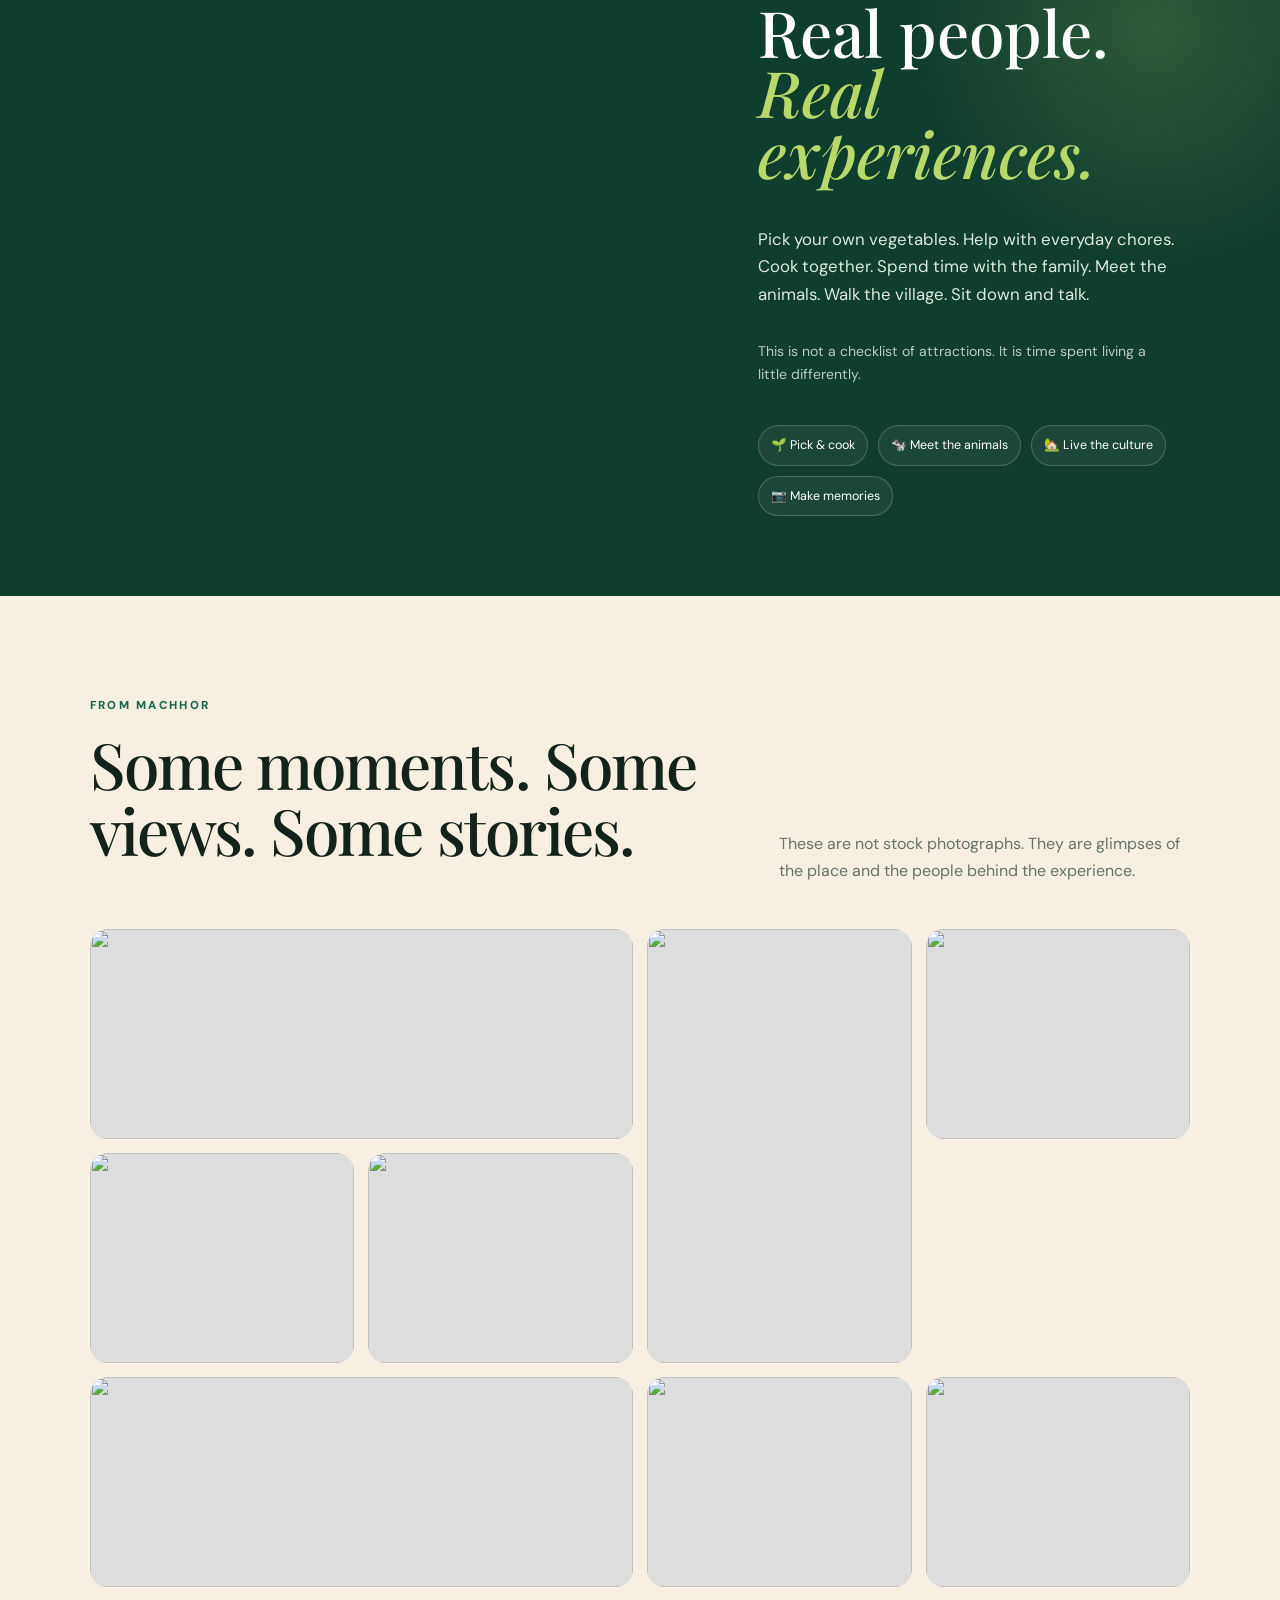
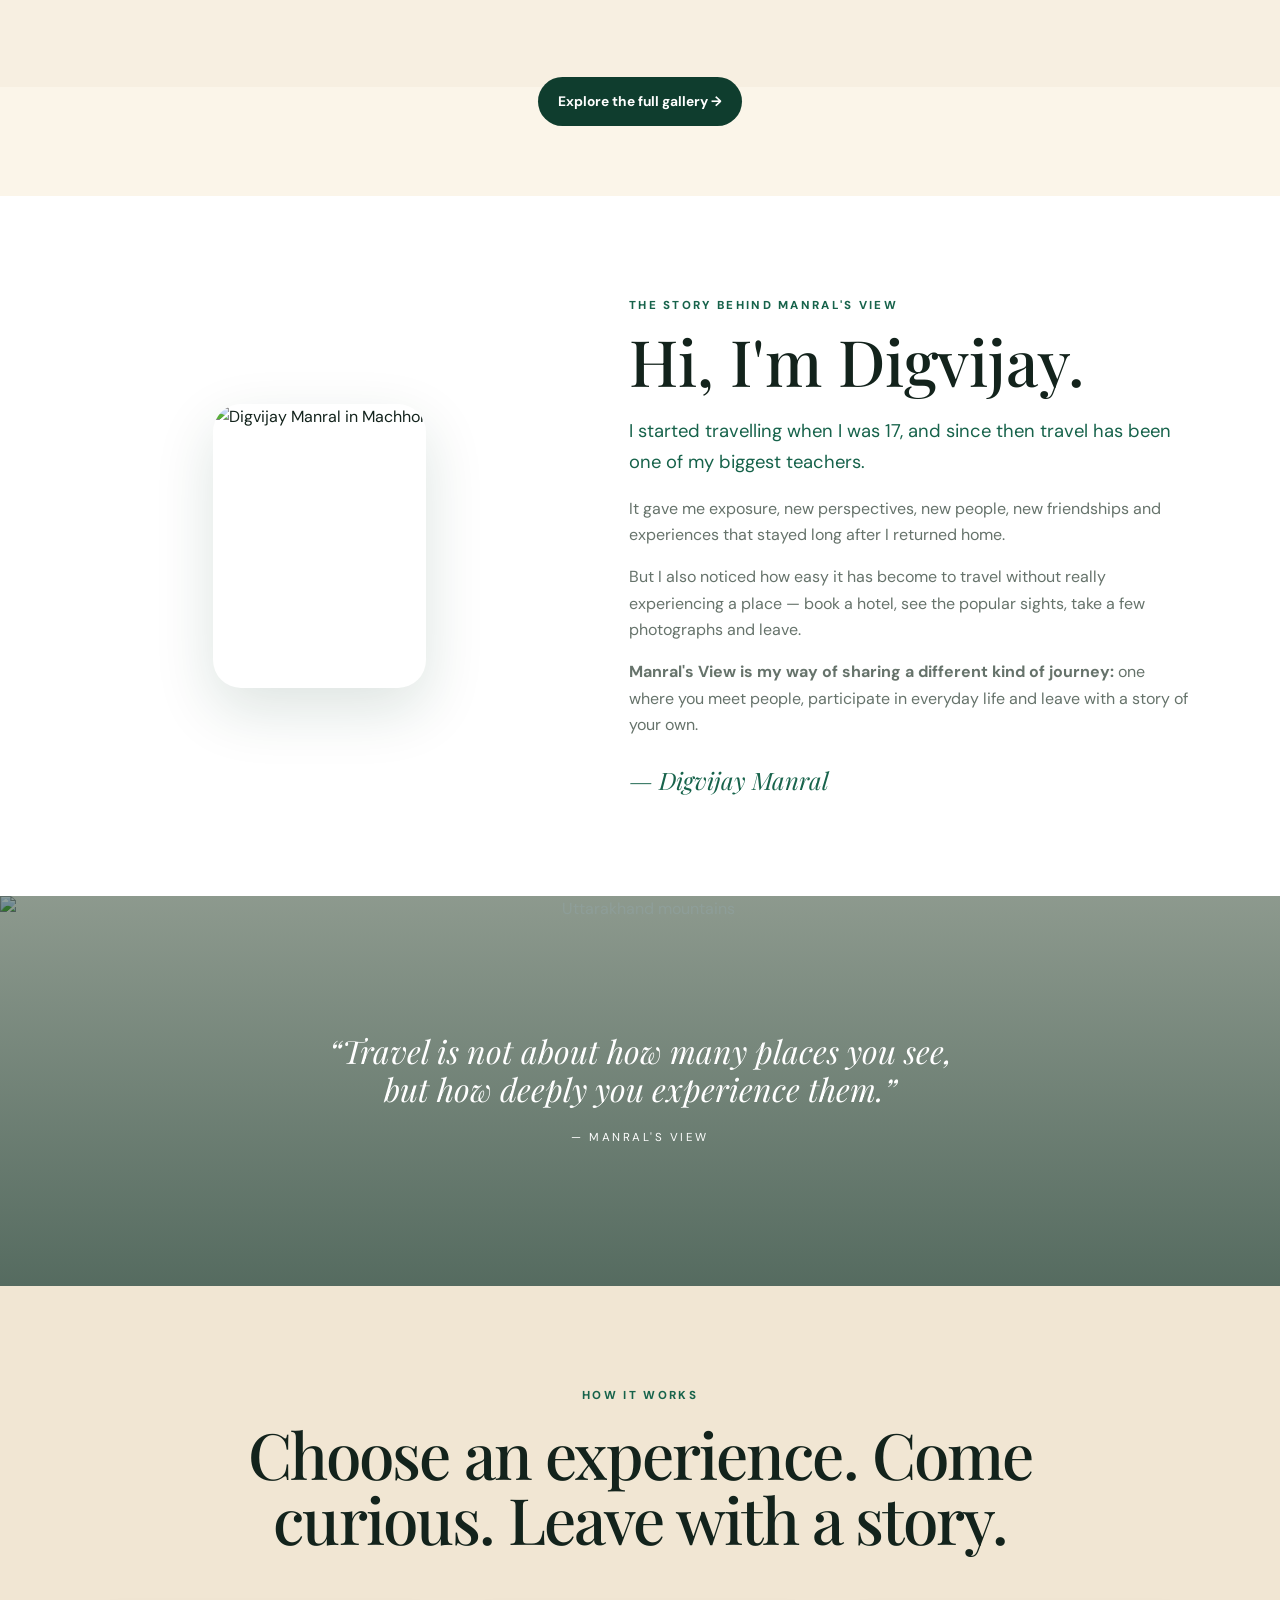
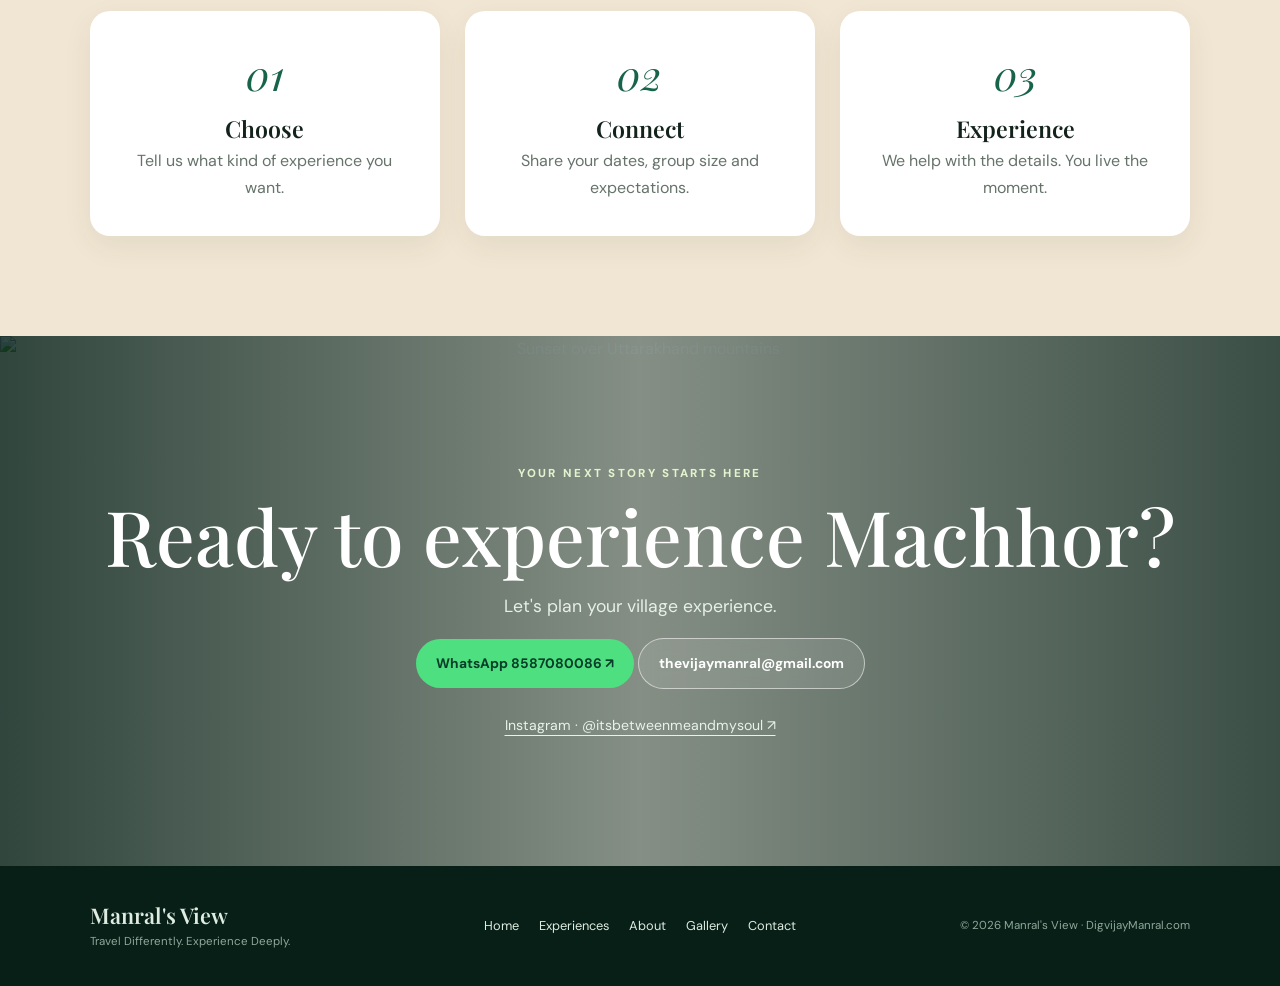
==== commit 72873e55: "Update index.html" ====
--- a/index.html
+++ b/index.html
@@ -14,11 +14,11 @@
 
 /* Robust experience-card images: use real IMG elements instead of CSS background images */
 .type-card{isolation:isolate;position:relative;overflow:hidden;min-height:410px}
-.type-card-image{position:absolute;inset:0;width:100%;height:100%;object-fit:cover;display:block;z-index:-2}
-.type-card-overlay{position:absolute;inset:0;background:linear-gradient(0deg,rgba(7,31,22,.86),rgba(7,31,22,.02) 65%);z-index:-1}
+.type-card-image{position:absolute;inset:0;width:100%;height:100%;object-fit:cover;display:block;z-index:0}
+.type-card-overlay{position:absolute;inset:0;background:linear-gradient(0deg,rgba(7,31,22,.86),rgba(7,31,22,.02) 65%);z-index:1}
 .type-food .type-card-overlay{background:linear-gradient(0deg,rgba(73,44,18,.88),rgba(73,44,18,.02) 65%)}
 .type-people .type-card-overlay{background:linear-gradient(0deg,rgba(11,42,36,.88),rgba(11,42,36,.02) 65%)}
-.type-card-content{position:relative;z-index:1;padding:30px;color:#fff}
+.type-card-content{position:relative;z-index:2;padding:30px;color:#fff}
 .type-card-content span{font-size:.75rem;letter-spacing:.15em}
 .type-card-content h3{font:500 2.25rem "Playfair Display",serif;margin:8px 0}
 .type-card-content p{margin:0;color:#f5f4ec;max-width:300px}
@@ -149,14 +149,14 @@
         <p>These are not stock photographs. They are glimpses of the place and the people behind the experience.</p>
       </div>
       <div class="gallery-grid">
-        <button class="photo wide reveal" data-full="assets/mountains.jpg"><img src="assets/mountains.jpg" alt="Wide mountain view"></button>
-        <button class="photo tall reveal" data-full="assets/umbrella.jpg"><img src="assets/umbrella.jpg" alt="Digvijay in Machhor with an umbrella"></button>
-        <button class="photo reveal" data-full="assets/people-trail.jpg"><img src="assets/people-trail.jpg" alt="Friends walking through the hillside"></button>
-        <button class="photo reveal" data-full="assets/adventure.jpg"><img src="assets/adventure.jpg" alt="Exploring the hillside"></button>
-        <button class="photo reveal" data-full="assets/pine-view.jpg"><img src="assets/pine-view.jpg" alt="Pine trees and mountain landscape"></button>
-        <button class="photo wide reveal" data-full="assets/sunset.jpg"><img src="assets/sunset.jpg" alt="Mountain sunset"></button>
-        <button class="photo reveal" data-full="assets/dogs.jpg"><img src="assets/dogs.jpg" alt="Two dogs looking out over the mountains"></button>
-        <button class="photo reveal" data-full="assets/mist.jpg"><img src="assets/mist.jpg" alt="Misty mountain landscape"></button>
+        <button class="photo wide reveal" data-full="assets/mountains.jpg"><img src="assets/mountains.jpg" alt=""></button>
+        <button class="photo tall reveal" data-full="assets/umbrella.jpg"><img src="assets/umbrella.jpg" alt=""></button>
+        <button class="photo reveal" data-full="assets/people-trail.jpg"><img src="assets/people-trail.jpg" alt=""></button>
+        <button class="photo reveal" data-full="assets/adventure.jpg"><img src="assets/adventure.jpg" alt=""></button>
+        <button class="photo reveal" data-full="assets/pine-view.jpg"><img src="assets/pine-view.jpg" alt=""></button>
+        <button class="photo wide reveal" data-full="assets/sunset.jpg"><img src="assets/sunset.jpg" alt=""></button>
+        <button class="photo reveal" data-full="assets/dogs.jpg"><img src="assets/dogs.jpg" alt=""></button>
+        <button class="photo reveal" data-full="assets/mist.jpg"><img src="assets/mist.jpg" alt=""></button>
       </div>
     </section>
 
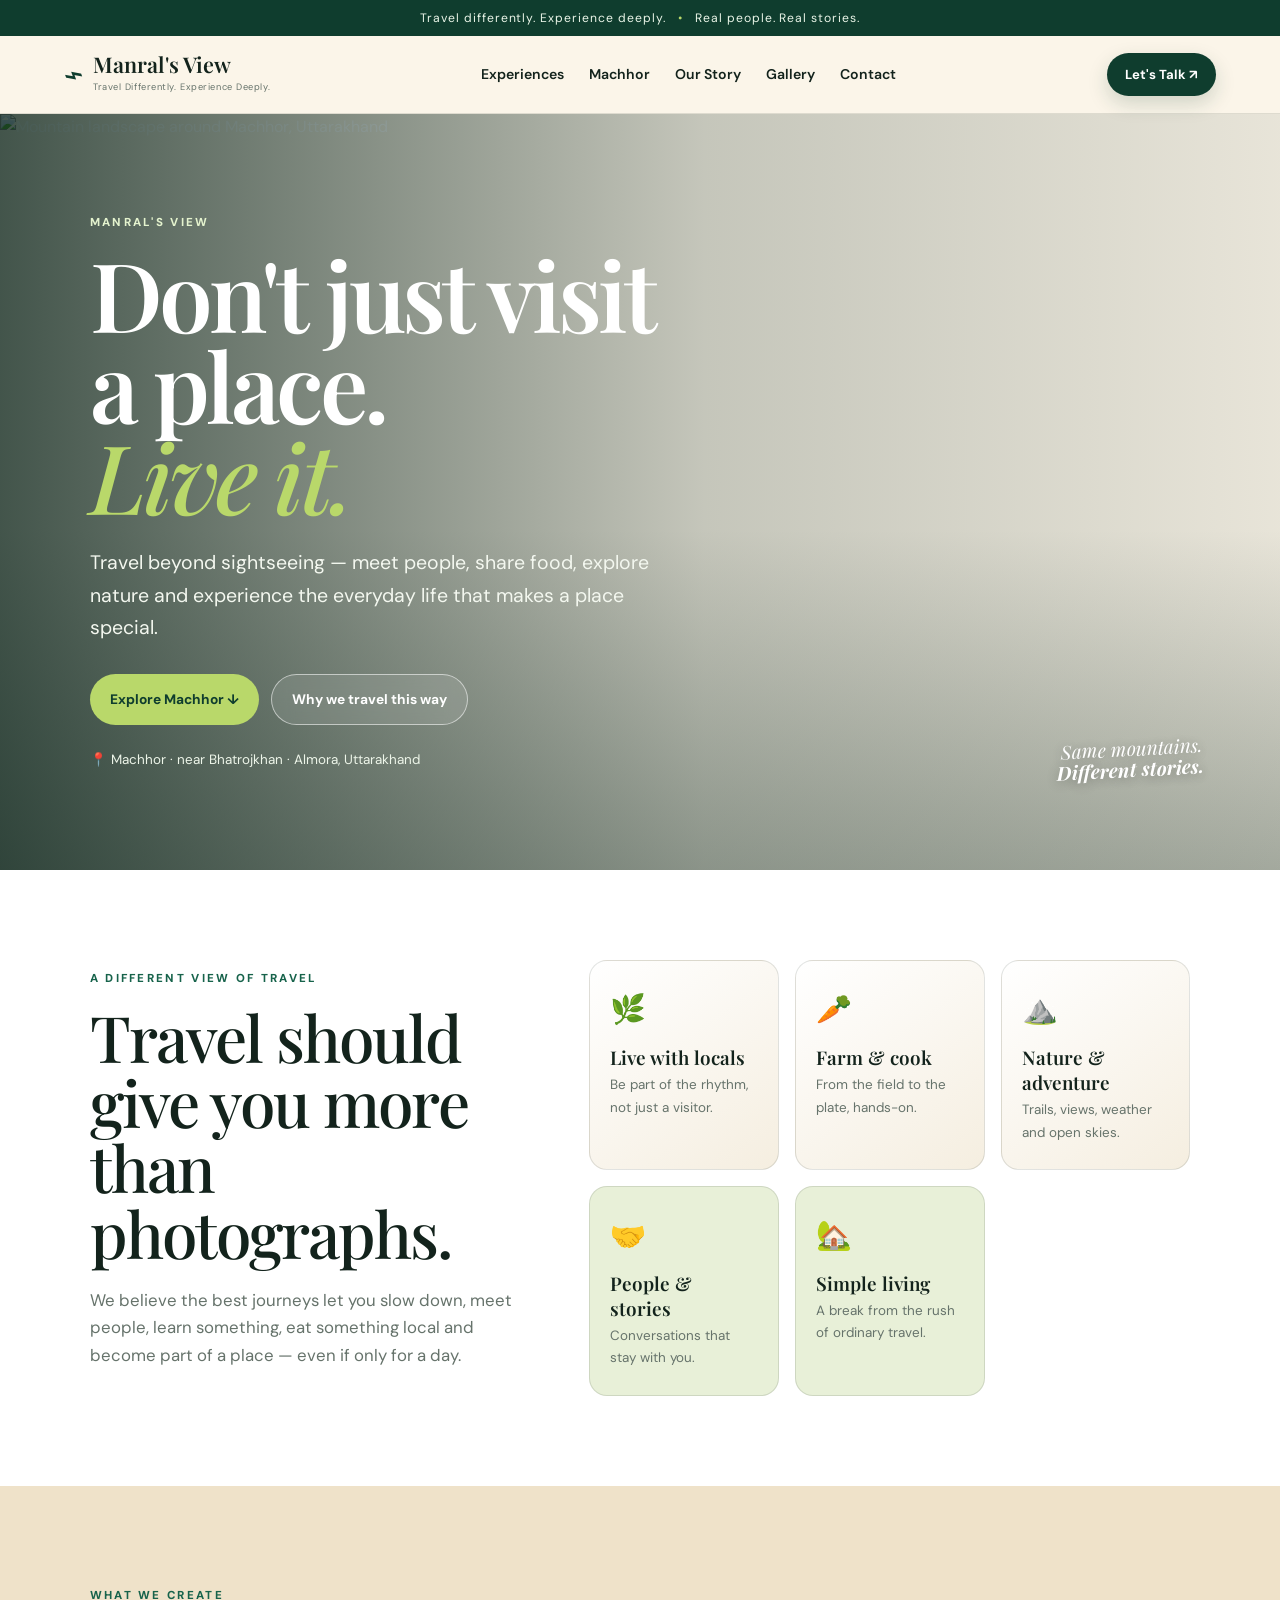
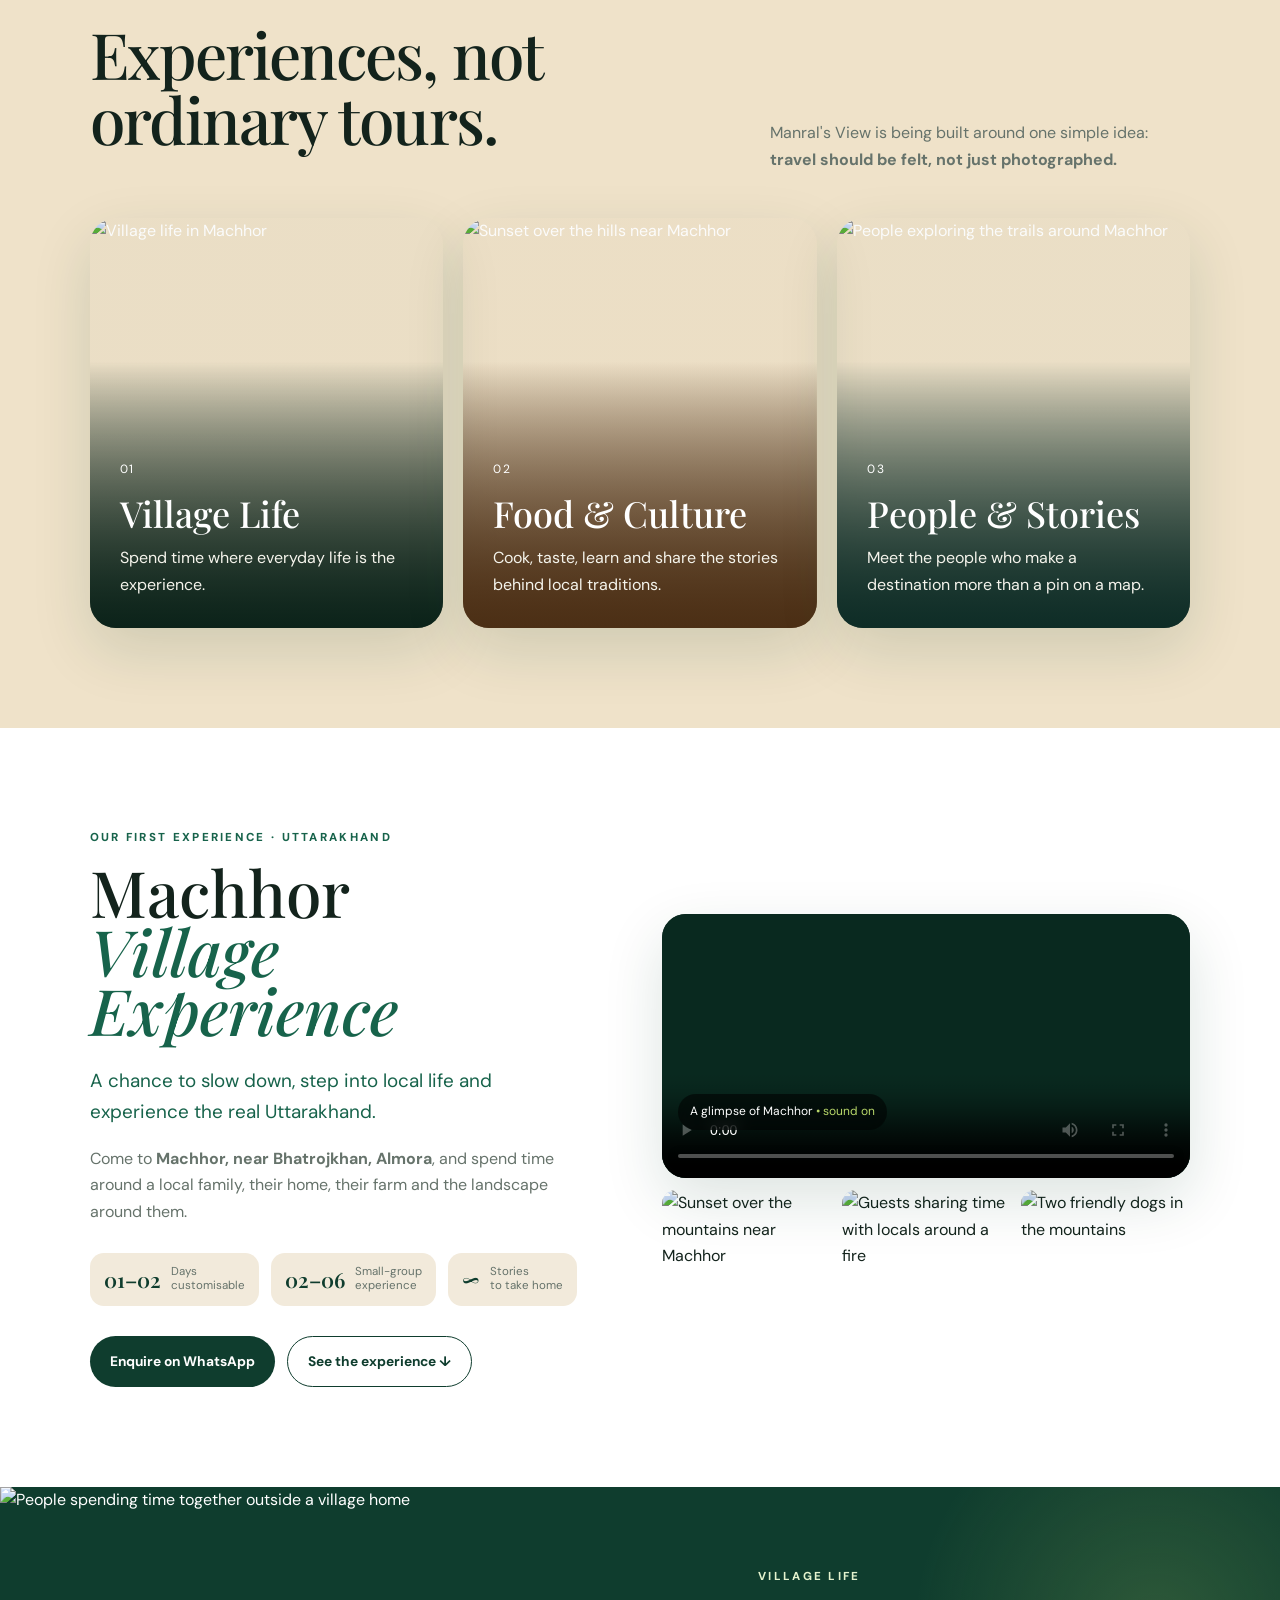
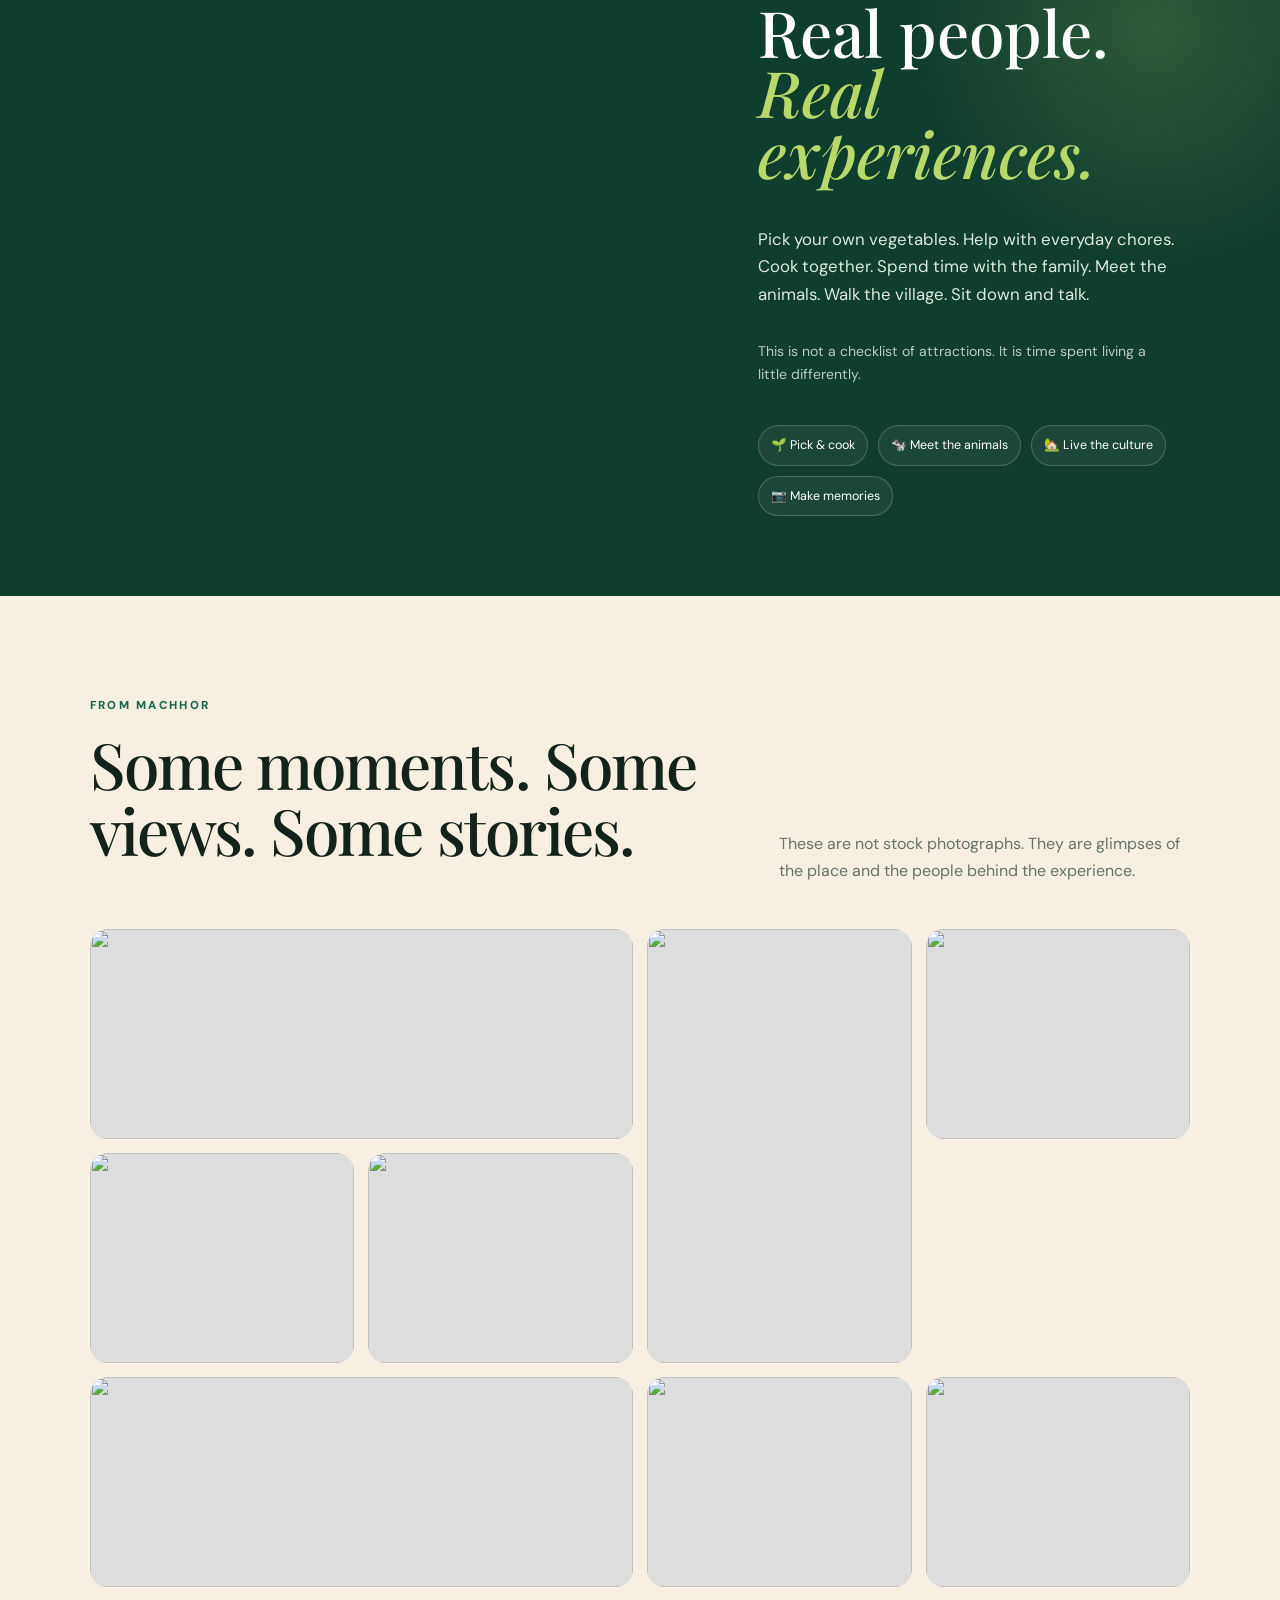
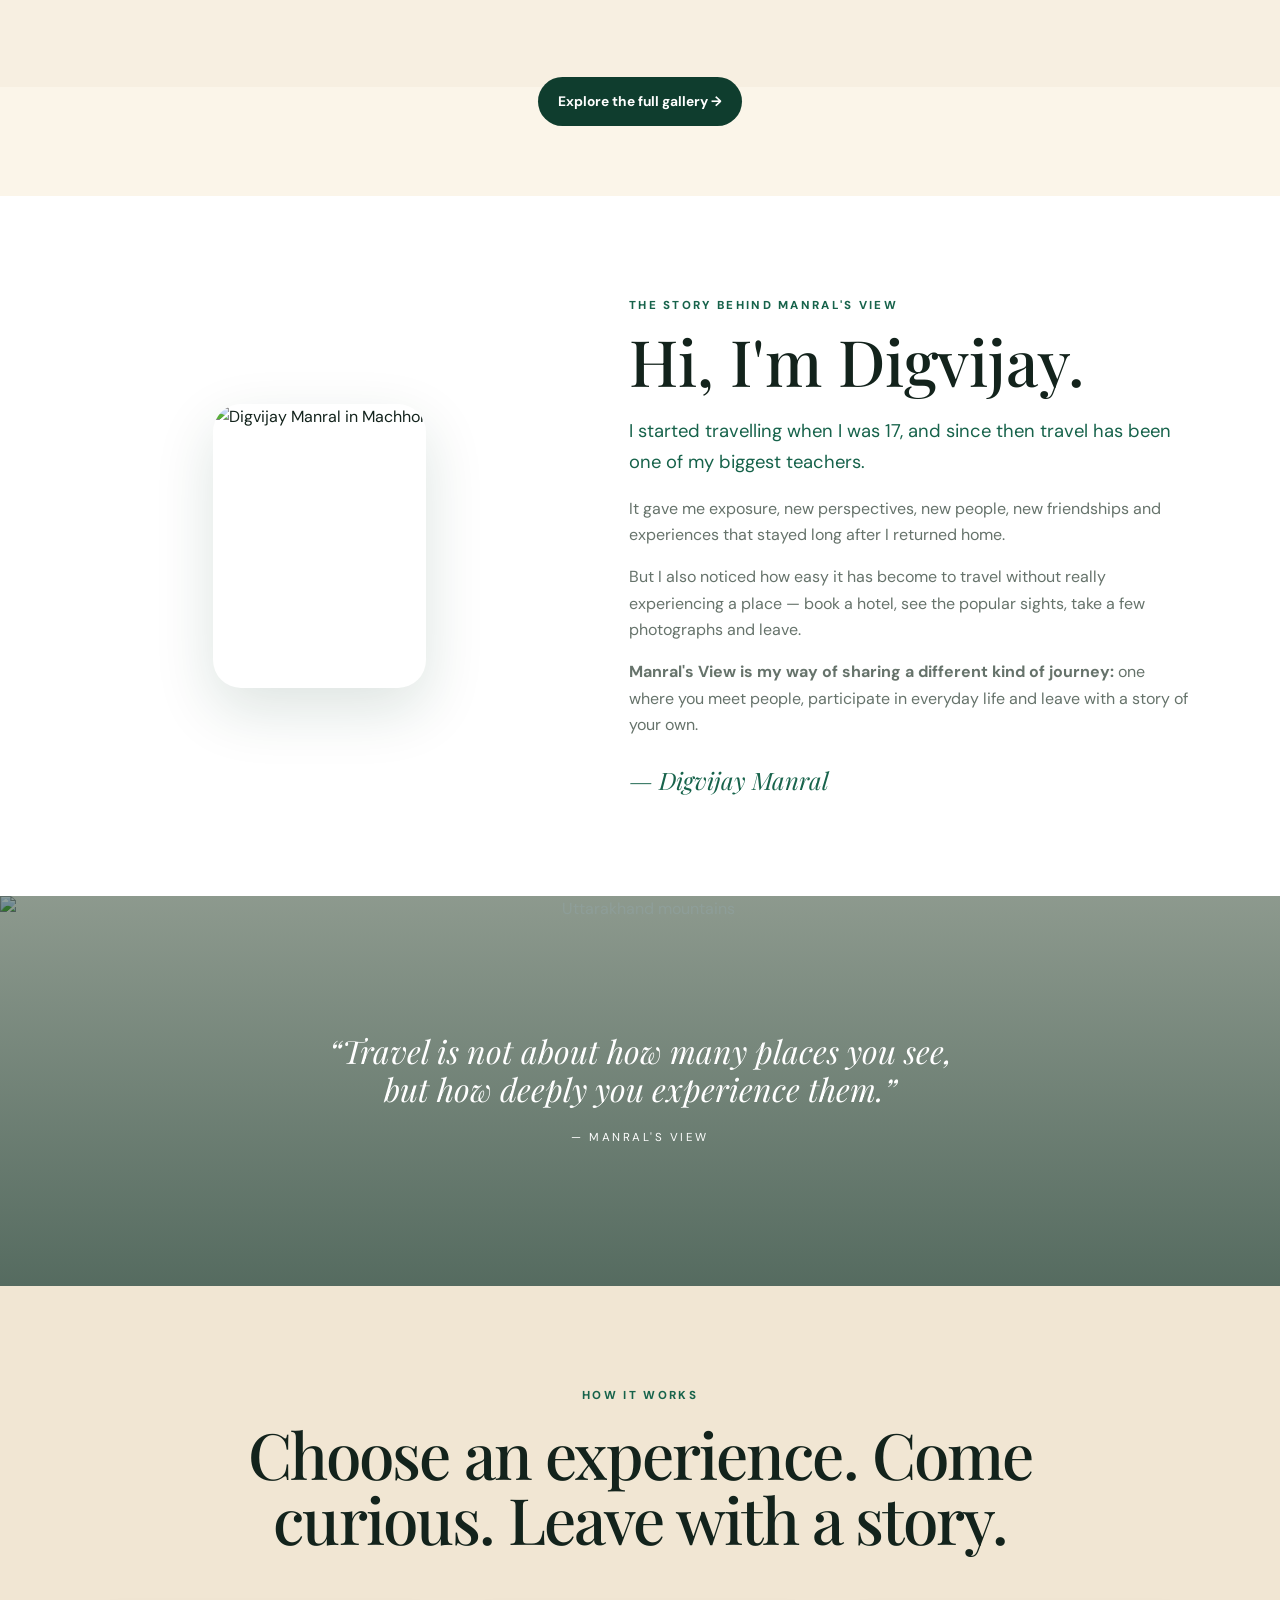
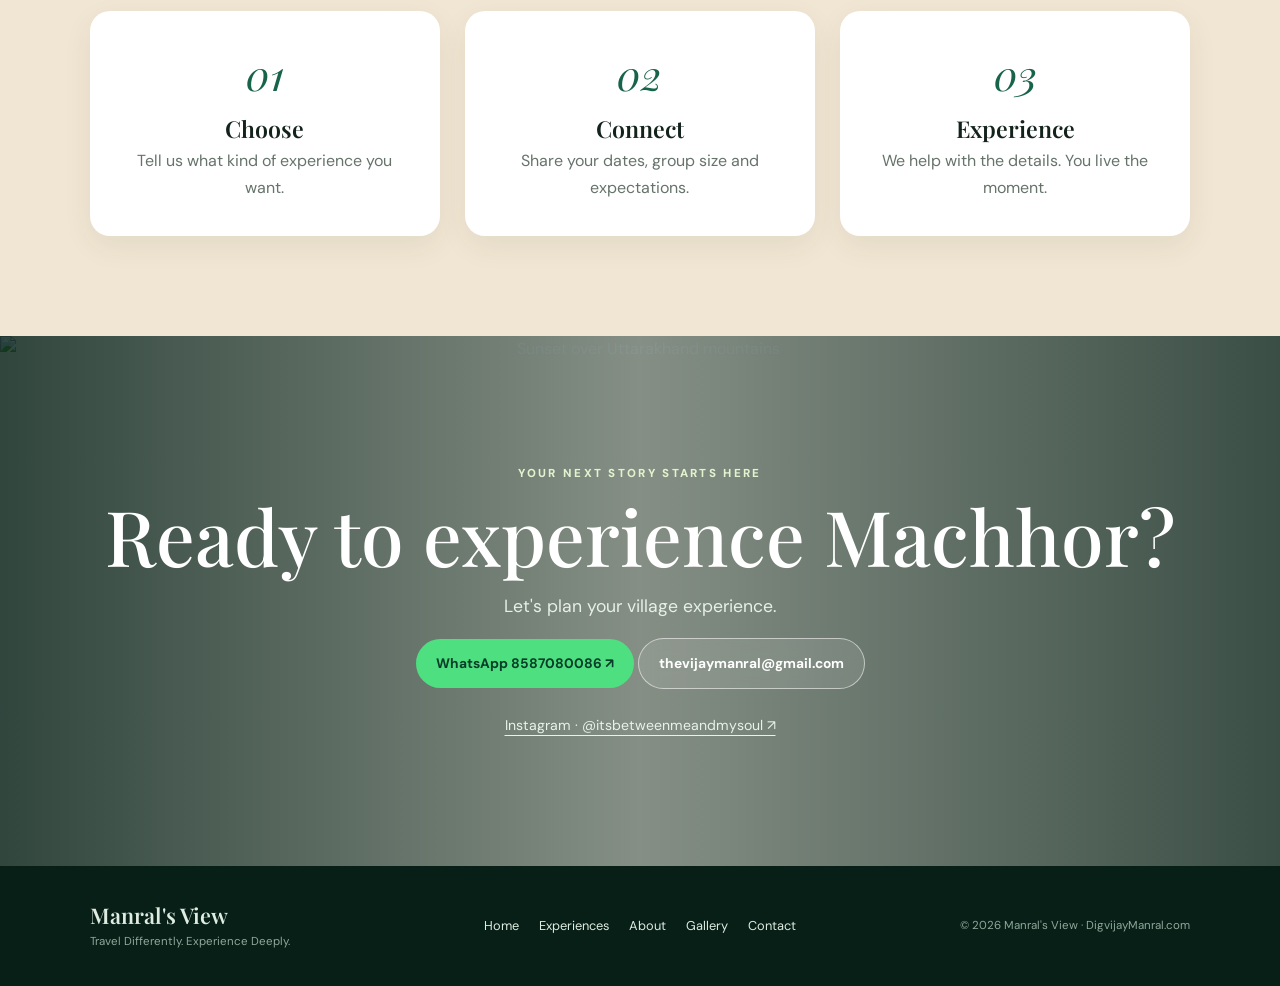
==== commit 1aa33694: "Update index.html" ====
--- a/index.html
+++ b/index.html
@@ -46,7 +46,7 @@
 
   <main>
     <section id="home" class="hero">
-      <img src="assets/mountains.jpg" alt="Mountain landscape around Machhor, Uttarakhand" class="hero-bg">
+      <img src="https://raw.githubusercontent.com/digvijaymanral-star/manrals-view/main/mountains.jpg" alt="Mountain landscape around Machhor, Uttarakhand" class="hero-bg">
       <div class="hero-shade"></div>
       <div class="hero-content reveal">
         <p class="eyebrow light">MANRAL'S VIEW</p>
@@ -118,22 +118,22 @@
       </div>
       <div class="machhor-media reveal">
         <div class="video-wrap">
-          <video controls preload="metadata" poster="assets/mountains.jpg" playsinline>
-            <source src="assets/machhor-experience.mp4" type="video/mp4">
+          <video controls preload="metadata" poster="https://raw.githubusercontent.com/digvijaymanral-star/manrals-view/main/mountains.jpg" playsinline>
+            <source src="https://raw.githubusercontent.com/digvijaymanral-star/manrals-view/main/machhor-experience.mp4" type="video/mp4">
             Your browser does not support video playback.
           </video>
           <div class="video-label">A glimpse of Machhor <span>• sound on</span></div>
         </div>
         <div class="mini-gallery">
-          <img src="assets/sunset.jpg" alt="Sunset over the mountains near Machhor">
-          <img src="assets/village-life.jpg" alt="Guests sharing time with locals around a fire">
-          <img src="assets/dogs.jpg" alt="Two friendly dogs in the mountains">
+          <img src="https://raw.githubusercontent.com/digvijaymanral-star/manrals-view/main/sunset.jpg" alt="Sunset over the mountains near Machhor">
+          <img src="https://raw.githubusercontent.com/digvijaymanral-star/manrals-view/main/village-life.jpg" alt="Guests sharing time with locals around a fire">
+          <img src="https://raw.githubusercontent.com/digvijaymanral-star/manrals-view/main/dogs.jpg" alt="Two friendly dogs in the mountains">
         </div>
       </div>
     </section>
 
     <section class="village-life">
-      <div class="village-image reveal"><img src="assets/village-life.jpg" alt="People spending time together outside a village home"></div>
+      <div class="village-image reveal"><img src="https://raw.githubusercontent.com/digvijaymanral-star/manrals-view/main/village-life.jpg" alt="People spending time together outside a village home"></div>
       <div class="village-copy reveal">
         <p class="eyebrow light">VILLAGE LIFE</p>
         <h2>Real people.<br><em>Real experiences.</em></h2>
@@ -149,21 +149,21 @@
         <p>These are not stock photographs. They are glimpses of the place and the people behind the experience.</p>
       </div>
       <div class="gallery-grid">
-        <button class="photo wide reveal" data-full="assets/mountains.jpg"><img src="assets/mountains.jpg" alt=""></button>
-        <button class="photo tall reveal" data-full="assets/umbrella.jpg"><img src="assets/umbrella.jpg" alt=""></button>
-        <button class="photo reveal" data-full="assets/people-trail.jpg"><img src="assets/people-trail.jpg" alt=""></button>
-        <button class="photo reveal" data-full="assets/adventure.jpg"><img src="assets/adventure.jpg" alt=""></button>
-        <button class="photo reveal" data-full="assets/pine-view.jpg"><img src="assets/pine-view.jpg" alt=""></button>
-        <button class="photo wide reveal" data-full="assets/sunset.jpg"><img src="assets/sunset.jpg" alt=""></button>
-        <button class="photo reveal" data-full="assets/dogs.jpg"><img src="assets/dogs.jpg" alt=""></button>
-        <button class="photo reveal" data-full="assets/mist.jpg"><img src="assets/mist.jpg" alt=""></button>
+        <button class="photo wide reveal" data-full="https://raw.githubusercontent.com/digvijaymanral-star/manrals-view/main/mountains.jpg"><img src="https://raw.githubusercontent.com/digvijaymanral-star/manrals-view/main/mountains.jpg" alt=""></button>
+        <button class="photo tall reveal" data-full="https://raw.githubusercontent.com/digvijaymanral-star/manrals-view/main/umbrella.jpg"><img src="https://raw.githubusercontent.com/digvijaymanral-star/manrals-view/main/umbrella.jpg" alt=""></button>
+        <button class="photo reveal" data-full="https://raw.githubusercontent.com/digvijaymanral-star/manrals-view/main/people-trail.jpg"><img src="https://raw.githubusercontent.com/digvijaymanral-star/manrals-view/main/people-trail.jpg" alt=""></button>
+        <button class="photo reveal" data-full="https://raw.githubusercontent.com/digvijaymanral-star/manrals-view/main/adventure.jpg"><img src="https://raw.githubusercontent.com/digvijaymanral-star/manrals-view/main/adventure.jpg" alt=""></button>
+        <button class="photo reveal" data-full="https://raw.githubusercontent.com/digvijaymanral-star/manrals-view/main/pine-view.jpg"><img src="https://raw.githubusercontent.com/digvijaymanral-star/manrals-view/main/pine-view.jpg" alt=""></button>
+        <button class="photo wide reveal" data-full="https://raw.githubusercontent.com/digvijaymanral-star/manrals-view/main/sunset.jpg"><img src="https://raw.githubusercontent.com/digvijaymanral-star/manrals-view/main/sunset.jpg" alt=""></button>
+        <button class="photo reveal" data-full="https://raw.githubusercontent.com/digvijaymanral-star/manrals-view/main/dogs.jpg"><img src="https://raw.githubusercontent.com/digvijaymanral-star/manrals-view/main/dogs.jpg" alt=""></button>
+        <button class="photo reveal" data-full="https://raw.githubusercontent.com/digvijaymanral-star/manrals-view/main/mist.jpg"><img src="https://raw.githubusercontent.com/digvijaymanral-star/manrals-view/main/mist.jpg" alt=""></button>
       </div>
     </section>
 
     <div style="text-align:center;margin:-10px 0 70px;"><a class="button primary dark" href="gallery.html">Explore the full gallery →</a></div>
 
     <section id="story" class="story section-pad">
-      <div class="story-photo reveal"><img src="assets/umbrella.jpg" alt="Digvijay Manral in Machhor"></div>
+      <div class="story-photo reveal"><img src="https://raw.githubusercontent.com/digvijaymanral-star/manrals-view/main/umbrella.jpg" alt="Digvijay Manral in Machhor"></div>
       <div class="story-copy reveal">
         <p class="eyebrow">THE STORY BEHIND MANRAL'S VIEW</p>
         <h2>Hi, I'm Digvijay.</h2>
@@ -176,7 +176,7 @@
     </section>
 
     <section class="quote-banner reveal">
-      <img src="assets/mountains.jpg" alt="Uttarakhand mountains">
+      <img src="https://raw.githubusercontent.com/digvijaymanral-star/manrals-view/main/mountains.jpg" alt="Uttarakhand mountains">
       <div><p>“Travel is not about how many places you see,<br>but how deeply you experience them.”</p><span>— MANRAL'S VIEW</span></div>
     </section>
 
@@ -191,7 +191,7 @@
     </section>
 
     <section id="contact" class="contact">
-      <img src="assets/sunset.jpg" alt="Sunset over Uttarakhand mountains" class="contact-bg">
+      <img src="https://raw.githubusercontent.com/digvijaymanral-star/manrals-view/main/sunset.jpg" alt="Sunset over Uttarakhand mountains" class="contact-bg">
       <div class="contact-overlay"></div>
       <div class="contact-inner reveal">
         <p class="eyebrow light">YOUR NEXT STORY STARTS HERE</p>
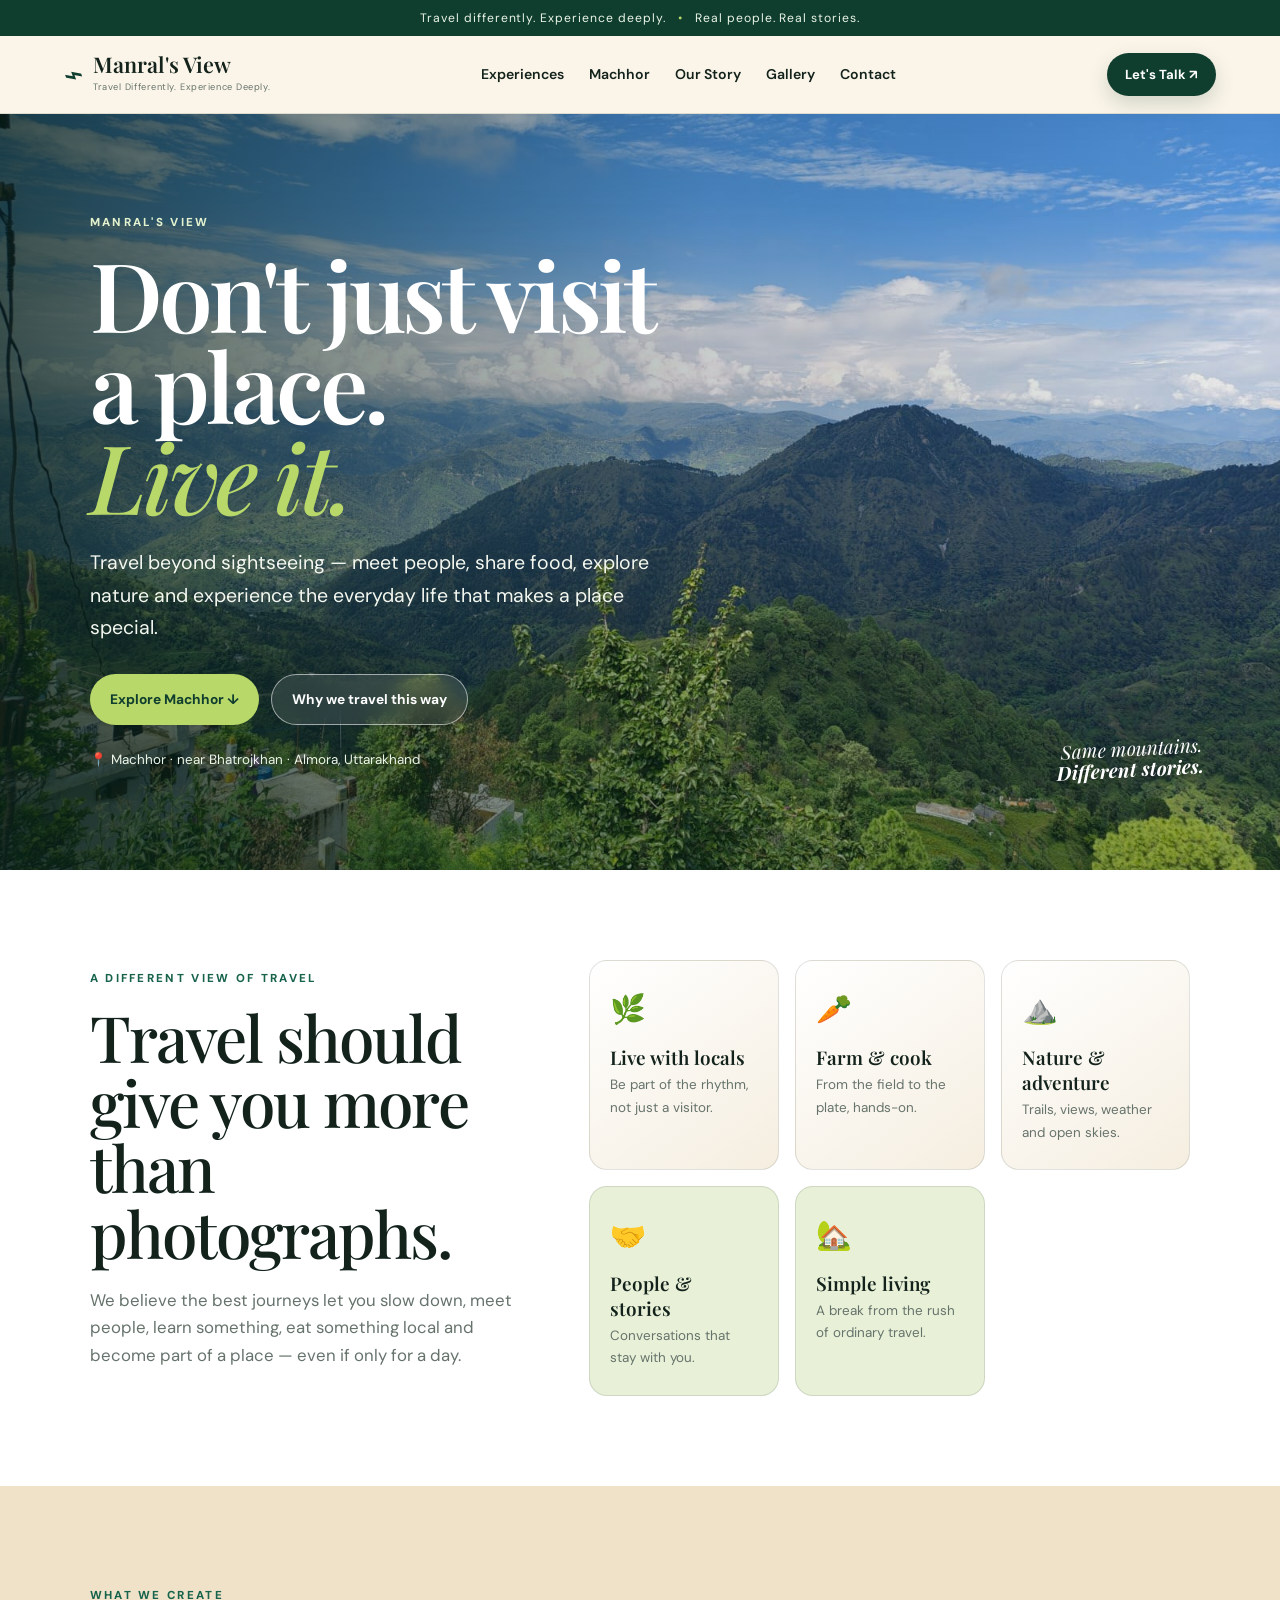
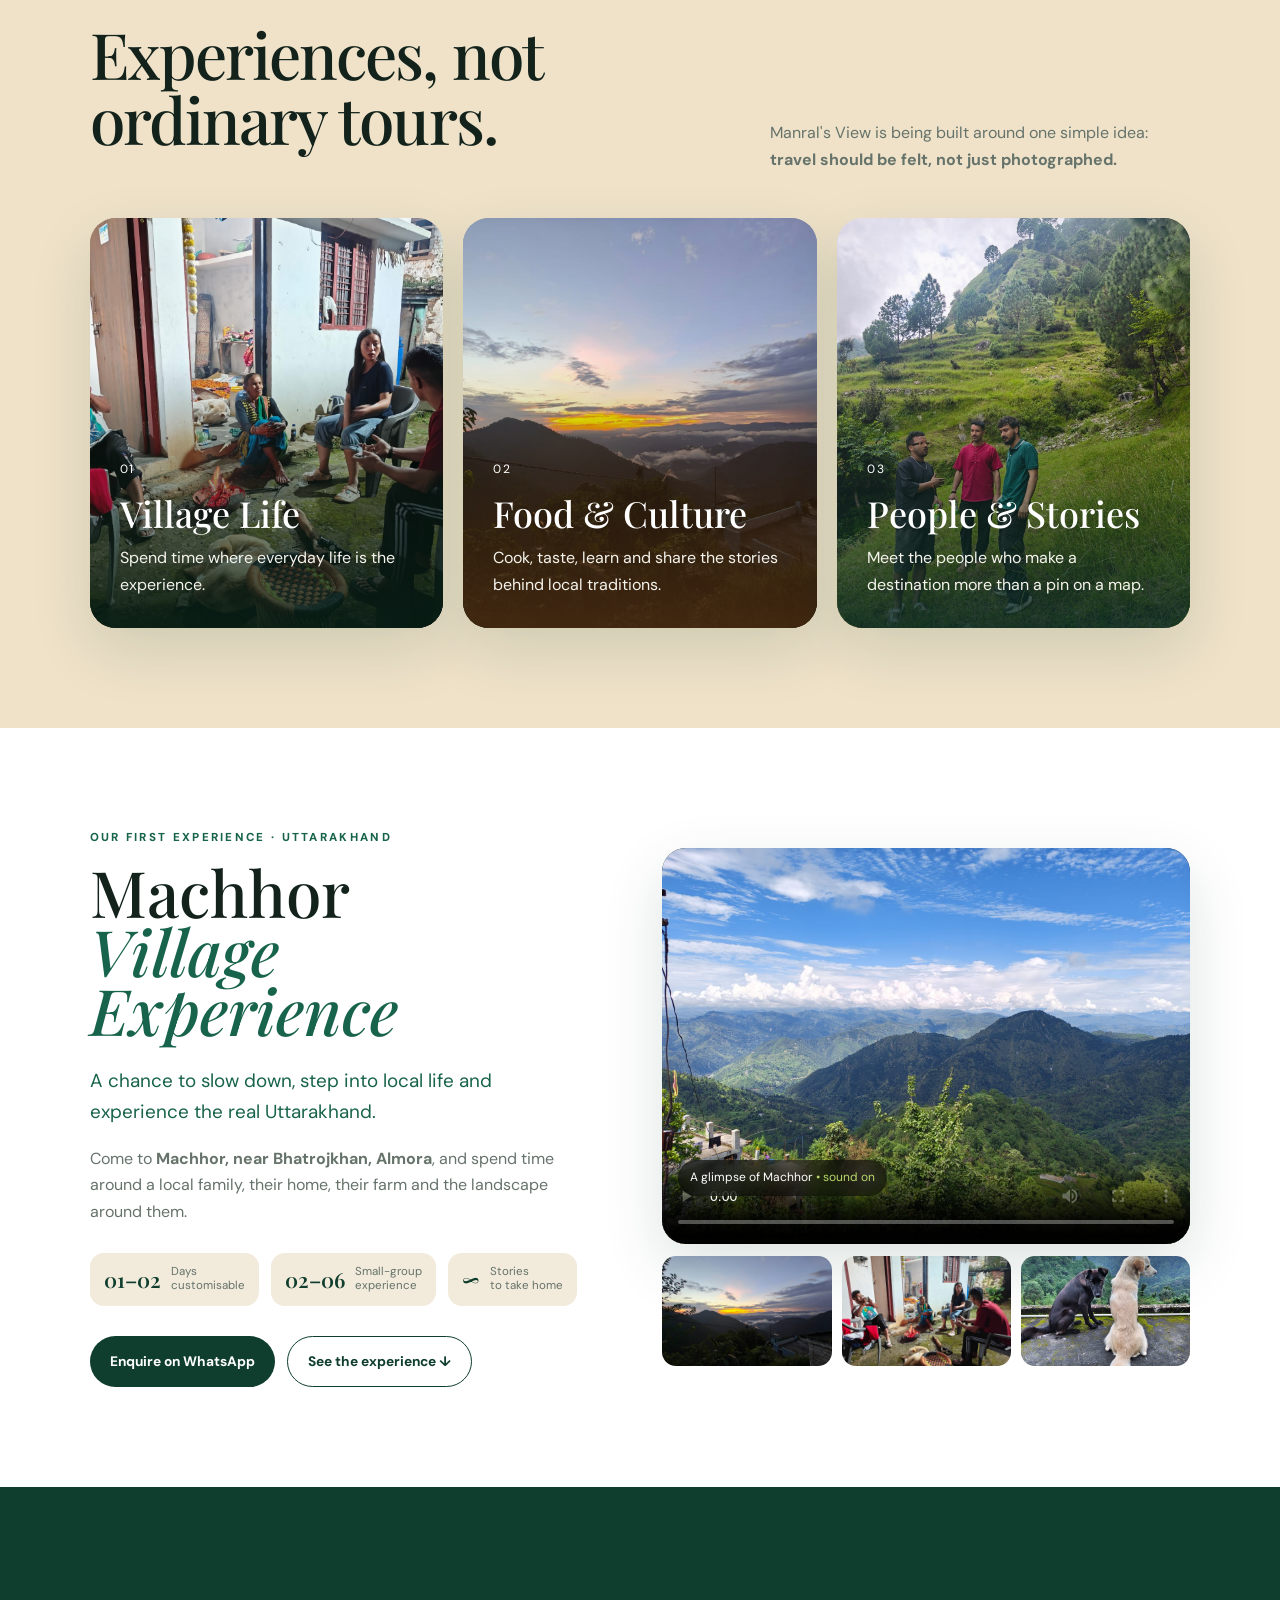
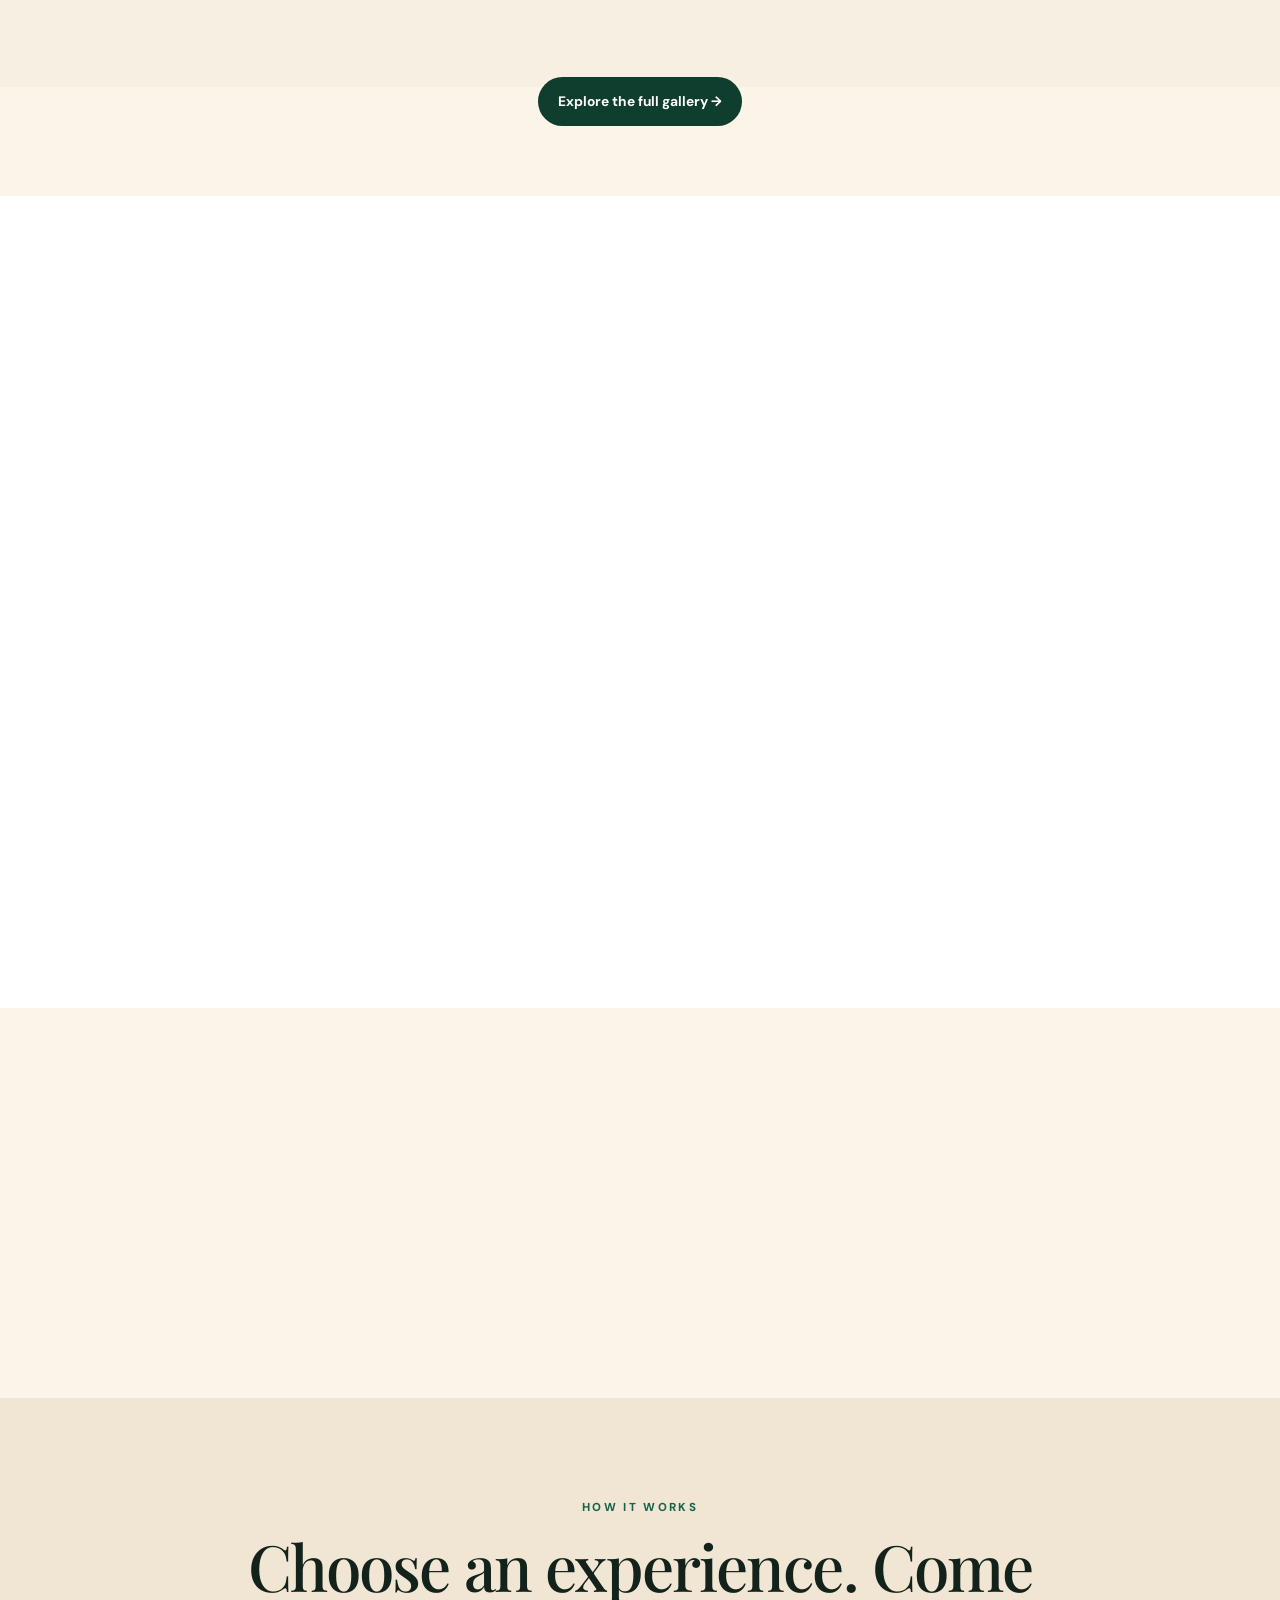
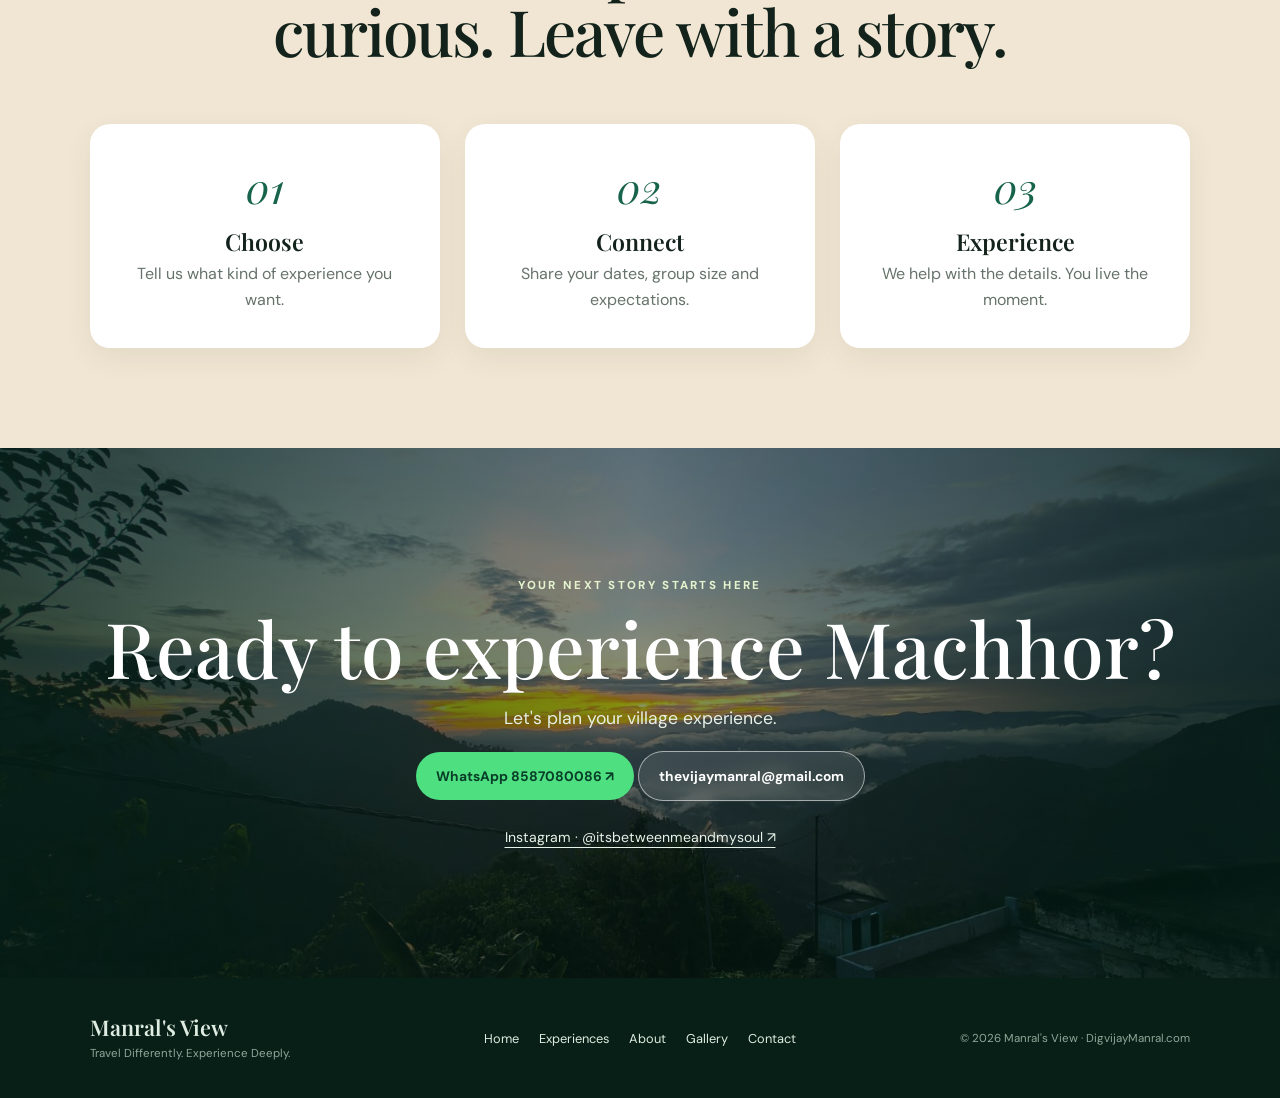
==== commit 5b0fb327: "Add files via upload" ====
--- a/index.html
+++ b/index.html
@@ -46,7 +46,7 @@
 
   <main>
     <section id="home" class="hero">
-      <img src="https://raw.githubusercontent.com/digvijaymanral-star/manrals-view/main/mountains.jpg" alt="Mountain landscape around Machhor, Uttarakhand" class="hero-bg">
+      <img src="mountains.jpg" alt="Mountain landscape around Machhor, Uttarakhand" class="hero-bg">
       <div class="hero-shade"></div>
       <div class="hero-content reveal">
         <p class="eyebrow light">MANRAL'S VIEW</p>
@@ -83,17 +83,17 @@
       </div>
       <div class="type-grid">
         <article class="type-card type-village reveal">
-  <img class="type-card-image" src="https://raw.githubusercontent.com/digvijaymanral-star/manrals-view/main/village-life.jpg?v=2" alt="Village life in Machhor" loading="eager">
+  <img class="type-card-image" src="village-life.jpg?v=2" alt="Village life in Machhor" loading="eager">
   <div class="type-card-overlay"></div>
   <div class="type-card-content"><span>01</span><h3>Village Life</h3><p>Spend time where everyday life is the experience.</p></div>
 </article>
 <article class="type-card type-food reveal">
-  <img class="type-card-image" src="https://raw.githubusercontent.com/digvijaymanral-star/manrals-view/main/sunset.jpg?v=2" alt="Sunset over the hills near Machhor" loading="eager">
+  <img class="type-card-image" src="sunset.jpg?v=2" alt="Sunset over the hills near Machhor" loading="eager">
   <div class="type-card-overlay"></div>
   <div class="type-card-content"><span>02</span><h3>Food &amp; Culture</h3><p>Cook, taste, learn and share the stories behind local traditions.</p></div>
 </article>
 <article class="type-card type-people reveal">
-  <img class="type-card-image" src="https://raw.githubusercontent.com/digvijaymanral-star/manrals-view/main/people-trail.jpg?v=2" alt="People exploring the trails around Machhor" loading="eager">
+  <img class="type-card-image" src="people-trail.jpg?v=2" alt="People exploring the trails around Machhor" loading="eager">
   <div class="type-card-overlay"></div>
   <div class="type-card-content"><span>03</span><h3>People &amp; Stories</h3><p>Meet the people who make a destination more than a pin on a map.</p></div>
 </article>
@@ -118,22 +118,22 @@
       </div>
       <div class="machhor-media reveal">
         <div class="video-wrap">
-          <video controls preload="metadata" poster="https://raw.githubusercontent.com/digvijaymanral-star/manrals-view/main/mountains.jpg" playsinline>
-            <source src="https://raw.githubusercontent.com/digvijaymanral-star/manrals-view/main/machhor-experience.mp4" type="video/mp4">
+          <video controls preload="metadata" poster="mountains.jpg" playsinline>
+            <source src="machhor-experience.mp4" type="video/mp4">
             Your browser does not support video playback.
           </video>
           <div class="video-label">A glimpse of Machhor <span>• sound on</span></div>
         </div>
         <div class="mini-gallery">
-          <img src="https://raw.githubusercontent.com/digvijaymanral-star/manrals-view/main/sunset.jpg" alt="Sunset over the mountains near Machhor">
-          <img src="https://raw.githubusercontent.com/digvijaymanral-star/manrals-view/main/village-life.jpg" alt="Guests sharing time with locals around a fire">
-          <img src="https://raw.githubusercontent.com/digvijaymanral-star/manrals-view/main/dogs.jpg" alt="Two friendly dogs in the mountains">
+          <img src="sunset.jpg" alt="Sunset over the mountains near Machhor">
+          <img src="village-life.jpg" alt="Guests sharing time with locals around a fire">
+          <img src="dogs.jpg" alt="Two friendly dogs in the mountains">
         </div>
       </div>
     </section>
 
     <section class="village-life">
-      <div class="village-image reveal"><img src="https://raw.githubusercontent.com/digvijaymanral-star/manrals-view/main/village-life.jpg" alt="People spending time together outside a village home"></div>
+      <div class="village-image reveal"><img src="village-life.jpg" alt="People spending time together outside a village home"></div>
       <div class="village-copy reveal">
         <p class="eyebrow light">VILLAGE LIFE</p>
         <h2>Real people.<br><em>Real experiences.</em></h2>
@@ -149,21 +149,21 @@
         <p>These are not stock photographs. They are glimpses of the place and the people behind the experience.</p>
       </div>
       <div class="gallery-grid">
-        <button class="photo wide reveal" data-full="https://raw.githubusercontent.com/digvijaymanral-star/manrals-view/main/mountains.jpg"><img src="https://raw.githubusercontent.com/digvijaymanral-star/manrals-view/main/mountains.jpg" alt=""></button>
-        <button class="photo tall reveal" data-full="https://raw.githubusercontent.com/digvijaymanral-star/manrals-view/main/umbrella.jpg"><img src="https://raw.githubusercontent.com/digvijaymanral-star/manrals-view/main/umbrella.jpg" alt=""></button>
-        <button class="photo reveal" data-full="https://raw.githubusercontent.com/digvijaymanral-star/manrals-view/main/people-trail.jpg"><img src="https://raw.githubusercontent.com/digvijaymanral-star/manrals-view/main/people-trail.jpg" alt=""></button>
-        <button class="photo reveal" data-full="https://raw.githubusercontent.com/digvijaymanral-star/manrals-view/main/adventure.jpg"><img src="https://raw.githubusercontent.com/digvijaymanral-star/manrals-view/main/adventure.jpg" alt=""></button>
-        <button class="photo reveal" data-full="https://raw.githubusercontent.com/digvijaymanral-star/manrals-view/main/pine-view.jpg"><img src="https://raw.githubusercontent.com/digvijaymanral-star/manrals-view/main/pine-view.jpg" alt=""></button>
-        <button class="photo wide reveal" data-full="https://raw.githubusercontent.com/digvijaymanral-star/manrals-view/main/sunset.jpg"><img src="https://raw.githubusercontent.com/digvijaymanral-star/manrals-view/main/sunset.jpg" alt=""></button>
-        <button class="photo reveal" data-full="https://raw.githubusercontent.com/digvijaymanral-star/manrals-view/main/dogs.jpg"><img src="https://raw.githubusercontent.com/digvijaymanral-star/manrals-view/main/dogs.jpg" alt=""></button>
-        <button class="photo reveal" data-full="https://raw.githubusercontent.com/digvijaymanral-star/manrals-view/main/mist.jpg"><img src="https://raw.githubusercontent.com/digvijaymanral-star/manrals-view/main/mist.jpg" alt=""></button>
+        <button class="photo wide reveal" data-full="mountains.jpg"><img src="mountains.jpg" alt=""></button>
+        <button class="photo tall reveal" data-full="umbrella.jpg"><img src="umbrella.jpg" alt=""></button>
+        <button class="photo reveal" data-full="people-trail.jpg"><img src="people-trail.jpg" alt=""></button>
+        <button class="photo reveal" data-full="adventure.jpg"><img src="adventure.jpg" alt=""></button>
+        <button class="photo reveal" data-full="pine-view.jpg"><img src="pine-view.jpg" alt=""></button>
+        <button class="photo wide reveal" data-full="sunset.jpg"><img src="sunset.jpg" alt=""></button>
+        <button class="photo reveal" data-full="dogs.jpg"><img src="dogs.jpg" alt=""></button>
+        <button class="photo reveal" data-full="mist.jpg"><img src="mist.jpg" alt=""></button>
       </div>
     </section>
 
     <div style="text-align:center;margin:-10px 0 70px;"><a class="button primary dark" href="gallery.html">Explore the full gallery →</a></div>
 
     <section id="story" class="story section-pad">
-      <div class="story-photo reveal"><img src="https://raw.githubusercontent.com/digvijaymanral-star/manrals-view/main/umbrella.jpg" alt="Digvijay Manral in Machhor"></div>
+      <div class="story-photo reveal"><img src="umbrella.jpg" alt="Digvijay Manral in Machhor"></div>
       <div class="story-copy reveal">
         <p class="eyebrow">THE STORY BEHIND MANRAL'S VIEW</p>
         <h2>Hi, I'm Digvijay.</h2>
@@ -176,7 +176,7 @@
     </section>
 
     <section class="quote-banner reveal">
-      <img src="https://raw.githubusercontent.com/digvijaymanral-star/manrals-view/main/mountains.jpg" alt="Uttarakhand mountains">
+      <img src="mountains.jpg" alt="Uttarakhand mountains">
       <div><p>“Travel is not about how many places you see,<br>but how deeply you experience them.”</p><span>— MANRAL'S VIEW</span></div>
     </section>
 
@@ -191,7 +191,7 @@
     </section>
 
     <section id="contact" class="contact">
-      <img src="https://raw.githubusercontent.com/digvijaymanral-star/manrals-view/main/sunset.jpg" alt="Sunset over Uttarakhand mountains" class="contact-bg">
+      <img src="sunset.jpg" alt="Sunset over Uttarakhand mountains" class="contact-bg">
       <div class="contact-overlay"></div>
       <div class="contact-inner reveal">
         <p class="eyebrow light">YOUR NEXT STORY STARTS HERE</p>
--- a/style.css
+++ b/style.css
@@ -5,7 +5,7 @@
 .nav{position:sticky;top:0;z-index:50;min-height:76px;padding:12px 5vw;display:flex;align-items:center;justify-content:space-between;gap:24px;background:rgba(251,245,233,.92);backdrop-filter:blur(14px);border-bottom:1px solid var(--line)}.brand{display:flex;align-items:center;gap:10px}.brand-mark{font-size:2rem;color:var(--green);transform:rotate(-20deg);display:inline-block}.brand strong{display:block;font:600 1.35rem/1 "Playfair Display",serif}.brand small{display:block;font-size:.58rem;letter-spacing:.06em;color:var(--muted);margin-top:4px}.nav-links{display:flex;gap:25px;font-size:.88rem;font-weight:600}.nav-links a:hover{color:var(--green-2)}.nav-cta{background:var(--green);color:white;padding:11px 18px;border-radius:999px;font-size:.82rem;font-weight:700;box-shadow:0 8px 20px rgba(15,61,46,.18)}.menu-toggle{display:none;background:none;border:0;font-size:1.5rem;color:var(--green)}
 .hero{min-height:82vh;position:relative;display:flex;align-items:center;overflow:hidden;color:#fff}.hero-bg{position:absolute;inset:0;width:100%;height:100%;object-fit:cover;object-position:center}.hero-shade{position:absolute;inset:0;background:linear-gradient(90deg,rgba(5,31,22,.75),rgba(5,31,22,.22) 55%,rgba(5,31,22,.08)),linear-gradient(0deg,rgba(5,31,22,.3),transparent 45%)}.hero-content{position:relative;z-index:2;width:min(760px,90%);padding:11vh 7vw}.eyebrow{font-size:.72rem;letter-spacing:.2em;font-weight:800;text-transform:uppercase;color:var(--green-2);margin:0 0 16px}.eyebrow.light{color:#e4f3ce}.hero h1{font:600 clamp(3.2rem,7.5vw,7rem)/.95 "Playfair Display",serif;margin:0 0 26px;letter-spacing:-.04em}.hero h1 em{color:var(--lime);font-weight:500}.hero-copy{font-size:clamp(1rem,1.7vw,1.22rem);max-width:650px;color:#f3f7ef}.hero-actions{display:flex;gap:12px;flex-wrap:wrap;margin-top:30px}.button{display:inline-flex;align-items:center;justify-content:center;gap:8px;padding:13px 20px;border-radius:999px;font-weight:700;font-size:.86rem;transition:.25s ease}.button:hover{transform:translateY(-2px)}.button.primary{background:var(--lime);color:var(--green)}.button.dark{background:var(--green);color:white}.button.glass{border:1px solid rgba(255,255,255,.55);color:#fff;background:rgba(255,255,255,.1);backdrop-filter:blur(10px)}.button.outline{border:1px solid var(--green);color:var(--green)}.hero-note{margin-top:24px;font-size:.84rem;color:#edf5e9}.hero-stamp{position:absolute;right:6vw;bottom:10vh;z-index:2;font:italic 1.2rem/1.1 "Playfair Display",serif;text-align:right;transform:rotate(-3deg);text-shadow:0 2px 12px rgba(0,0,0,.3)}
 .section-pad{padding:100px 7vw}.promise{padding:90px 7vw;background:#fff;display:grid;grid-template-columns:1fr 1.4fr;gap:70px;align-items:center}.promise-intro h2,.section-head h2,.how h2{font:500 clamp(2.5rem,5vw,4.4rem)/1.02 "Playfair Display",serif;margin:0 0 22px;letter-spacing:-.03em}.promise-intro>p:last-child{color:var(--muted);max-width:560px;font-size:1.05rem}.promise-grid{display:grid;grid-template-columns:repeat(3,1fr);gap:16px}.promise-grid article{padding:25px 20px;border:1px solid var(--line);border-radius:18px;background:linear-gradient(145deg,#fff,#f5eee0);min-height:180px;transition:.25s}.promise-grid article:hover{transform:translateY(-5px);box-shadow:var(--shadow)}.promise-grid article:nth-child(4),.promise-grid article:nth-child(5){background:#e8f0d8}.promise-grid span{font-size:1.8rem}.promise-grid h3{font:600 1.18rem "Playfair Display",serif;margin:12px 0 4px}.promise-grid p{font-size:.84rem;color:var(--muted);margin:0}
-.experience-types{background:var(--sand)}.section-head{display:flex;justify-content:space-between;gap:60px;align-items:end;margin-bottom:45px}.section-head>p{max-width:420px;color:var(--muted);margin:0}.type-grid{display:grid;grid-template-columns:repeat(3,1fr);gap:20px}.type-card{min-height:410px;border-radius:26px;overflow:hidden;position:relative;background-size:cover;background-position:center;display:flex;align-items:end;color:#fff;box-shadow:var(--shadow)}.type-village{background-image:linear-gradient(0deg,rgba(7,31,22,.86),transparent 65%),url('assets/village-life.jpg')}.type-food{background-image:linear-gradient(0deg,rgba(73,44,18,.88),transparent 65%),url('assets/sunset.jpg')}.type-people{background-image:linear-gradient(0deg,rgba(11,42,36,.88),transparent 65%),url('assets/people-trail.jpg')}.type-card>div{padding:30px}.type-card span{font-size:.75rem;letter-spacing:.15em}.type-card h3{font:500 2.25rem "Playfair Display",serif;margin:8px 0}.type-card p{margin:0;color:#f5f4ec;max-width:300px}
+.experience-types{background:var(--sand)}.section-head{display:flex;justify-content:space-between;gap:60px;align-items:end;margin-bottom:45px}.section-head>p{max-width:420px;color:var(--muted);margin:0}.type-grid{display:grid;grid-template-columns:repeat(3,1fr);gap:20px}.type-card{min-height:410px;border-radius:26px;overflow:hidden;position:relative;background-size:cover;background-position:center;display:flex;align-items:end;color:#fff;box-shadow:var(--shadow)}.type-village{background-image:linear-gradient(0deg,rgba(7,31,22,.86),transparent 65%),url('village-life.jpg')}.type-food{background-image:linear-gradient(0deg,rgba(73,44,18,.88),transparent 65%),url('sunset.jpg')}.type-people{background-image:linear-gradient(0deg,rgba(11,42,36,.88),transparent 65%),url('people-trail.jpg')}.type-card>div{padding:30px}.type-card span{font-size:.75rem;letter-spacing:.15em}.type-card h3{font:500 2.25rem "Playfair Display",serif;margin:8px 0}.type-card p{margin:0;color:#f5f4ec;max-width:300px}
 .machhor{display:grid;grid-template-columns:1fr 1.05fr;gap:70px;align-items:center;background:#fff}.machhor h2{font:500 clamp(3rem,5vw,5rem)/.92 "Playfair Display",serif;margin:0 0 25px}.machhor h2 em{color:var(--green-2)}.machhor .lead{font-size:1.18rem;color:var(--green-2)}.machhor-copy>p:not(.eyebrow):not(.lead){color:var(--muted);max-width:590px}.facts{display:flex;gap:12px;flex-wrap:wrap;margin:28px 0}.facts div{display:flex;gap:10px;align-items:center;padding:12px 14px;border-radius:14px;background:#f2eadb}.facts b{font:600 1.3rem "Playfair Display",serif;color:var(--green)}.facts span{font-size:.72rem;line-height:1.25;color:var(--muted)}.video-wrap{position:relative;border-radius:24px;overflow:hidden;background:#09291f;box-shadow:var(--shadow)}.video-wrap video{display:block;width:100%;max-height:650px;object-fit:cover;background:#09291f}.video-label{position:absolute;left:16px;bottom:48px;background:rgba(0,0,0,.55);color:white;padding:8px 12px;border-radius:999px;font-size:.75rem;backdrop-filter:blur(8px)}.video-label span{color:var(--lime)}.mini-gallery{display:grid;grid-template-columns:repeat(3,1fr);gap:10px;margin-top:12px}.mini-gallery img{width:100%;height:110px;object-fit:cover;border-radius:14px}
 .village-life{display:grid;grid-template-columns:1.05fr 1fr;min-height:610px;background:var(--green);color:#fff}.village-image img{width:100%;height:100%;min-height:610px;object-fit:cover}.village-copy{padding:80px 8vw;display:flex;flex-direction:column;justify-content:center;background:radial-gradient(circle at 80% 20%,rgba(185,216,106,.18),transparent 32%),var(--green)}.village-copy h2{font:500 clamp(3rem,5vw,5rem)/.95 "Playfair Display",serif;margin:0 0 25px}.village-copy h2 em{color:var(--lime)}.village-copy>p:not(.eyebrow){max-width:590px;color:#dce9de;font-size:1.05rem}.small-note{font-size:.88rem!important;color:#b8cdbd!important}.activity-row{display:flex;flex-wrap:wrap;gap:10px;margin-top:25px}.activity-row span{border:1px solid rgba(255,255,255,.2);padding:9px 12px;border-radius:999px;font-size:.78rem;background:rgba(255,255,255,.05)}
 .gallery{background:#f7efe1}.gallery-grid{display:grid;grid-template-columns:repeat(4,1fr);grid-auto-rows:210px;gap:14px}.photo{padding:0;border:0;border-radius:18px;overflow:hidden;cursor:pointer;position:relative;background:#ddd}.photo:after{content:'↗';position:absolute;right:12px;bottom:10px;background:rgba(0,0,0,.55);color:white;width:32px;height:32px;border-radius:50%;display:grid;place-items:center;opacity:0;transition:.25s}.photo:hover:after{opacity:1}.photo img{width:100%;height:100%;object-fit:cover;transition:.45s}.photo:hover img{transform:scale(1.05)}.photo.wide{grid-column:span 2}.photo.tall{grid-row:span 2}
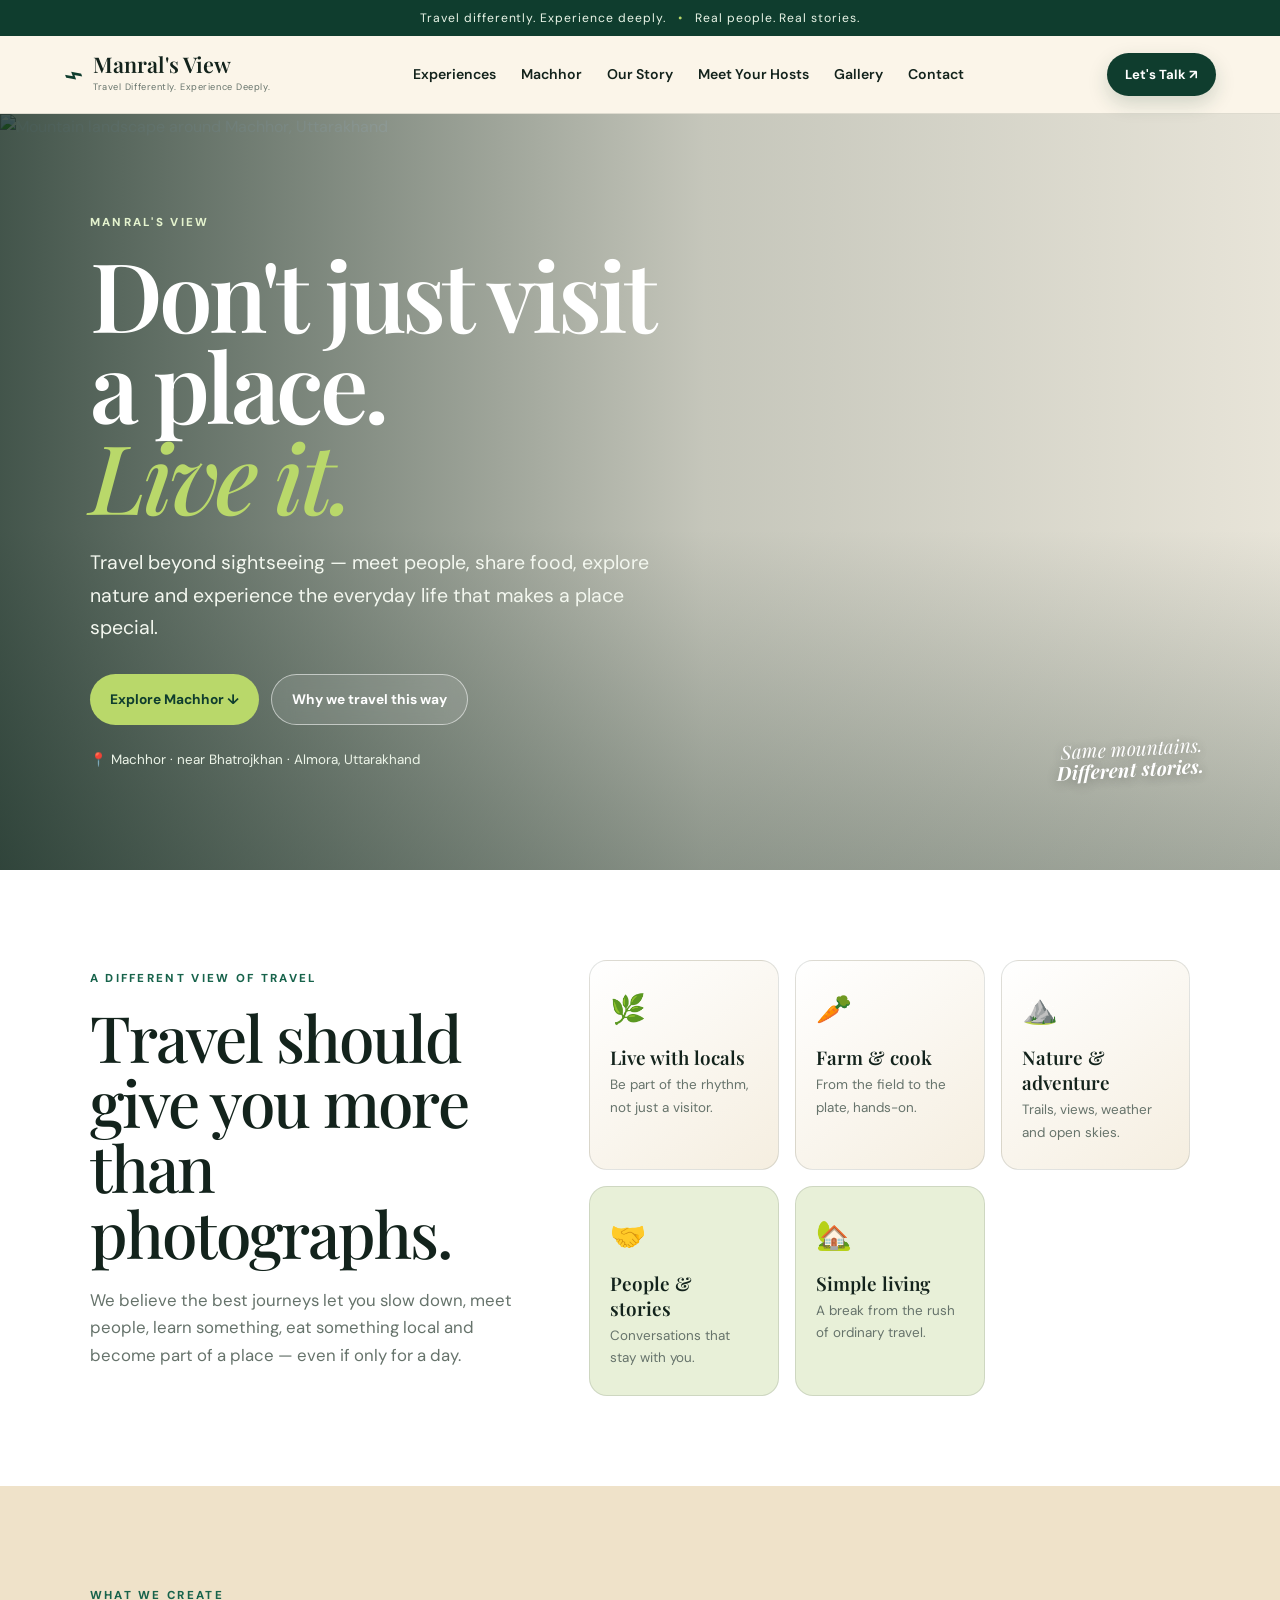
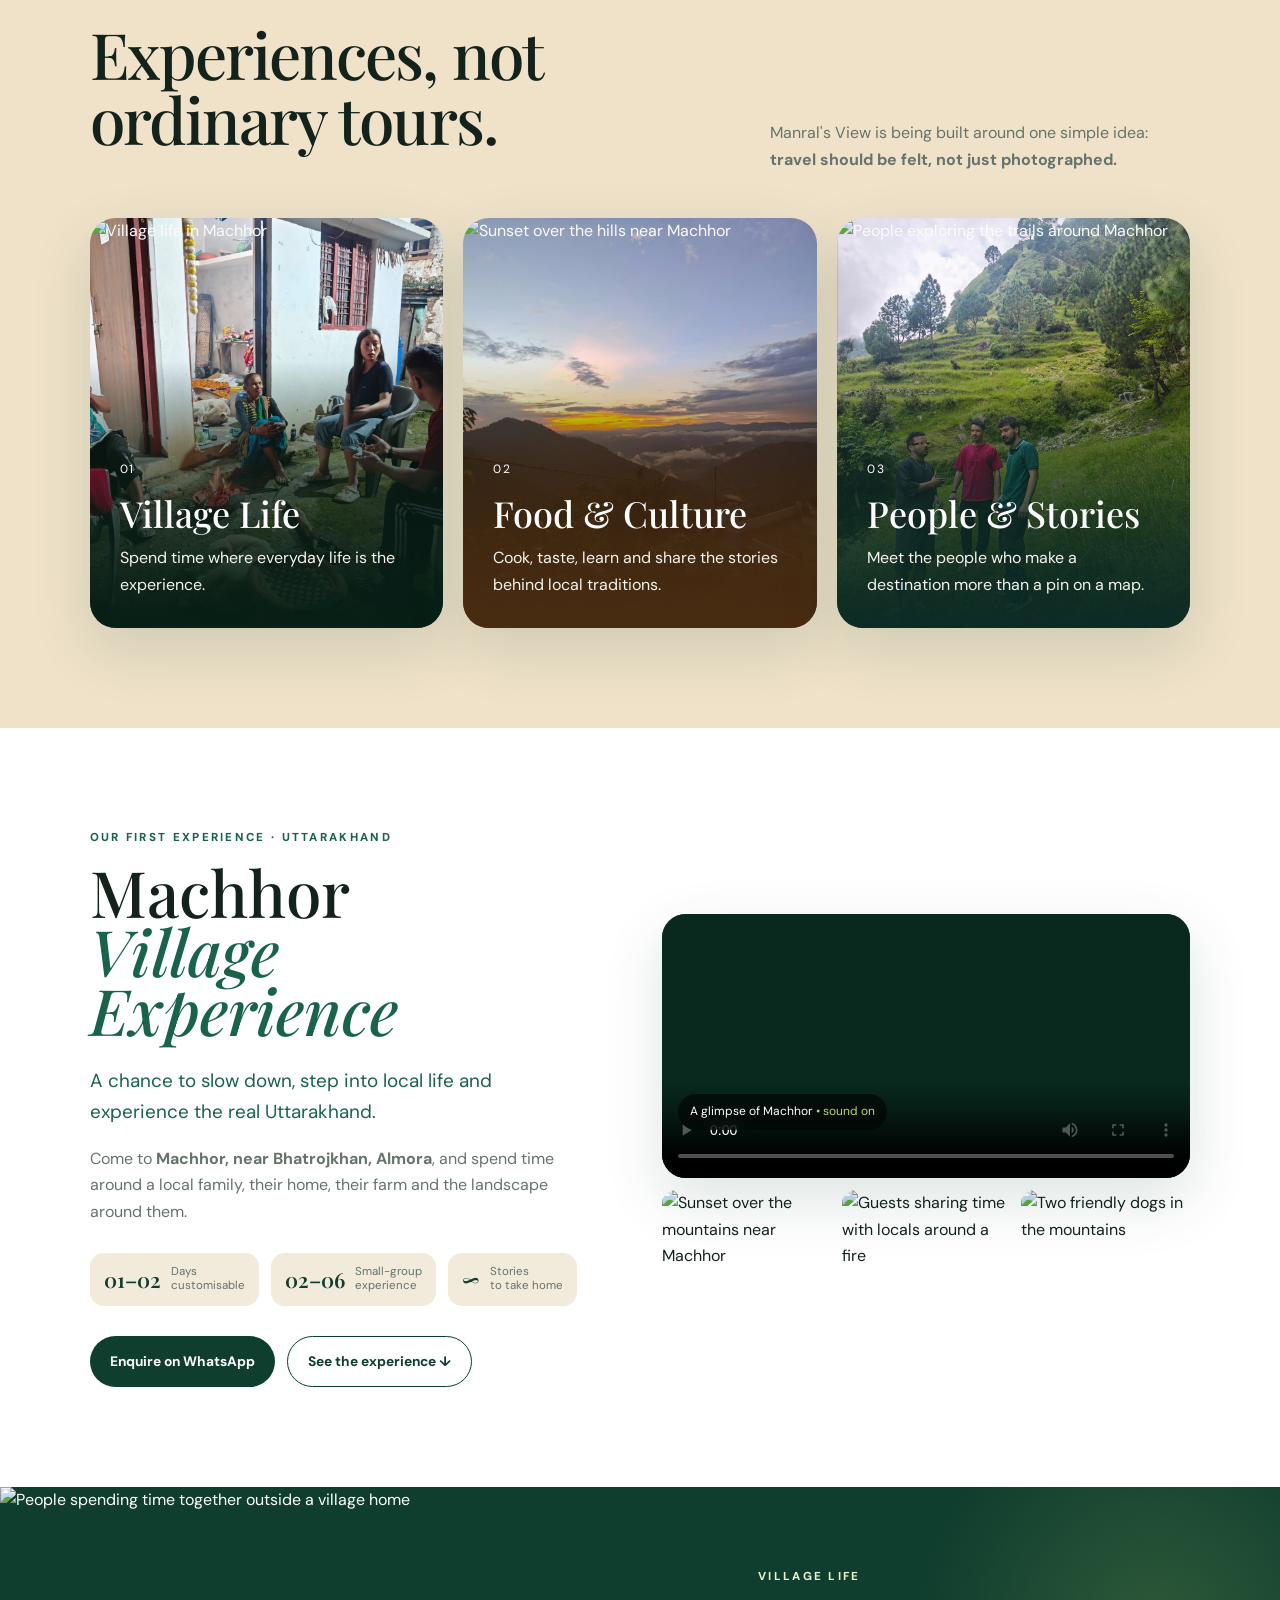
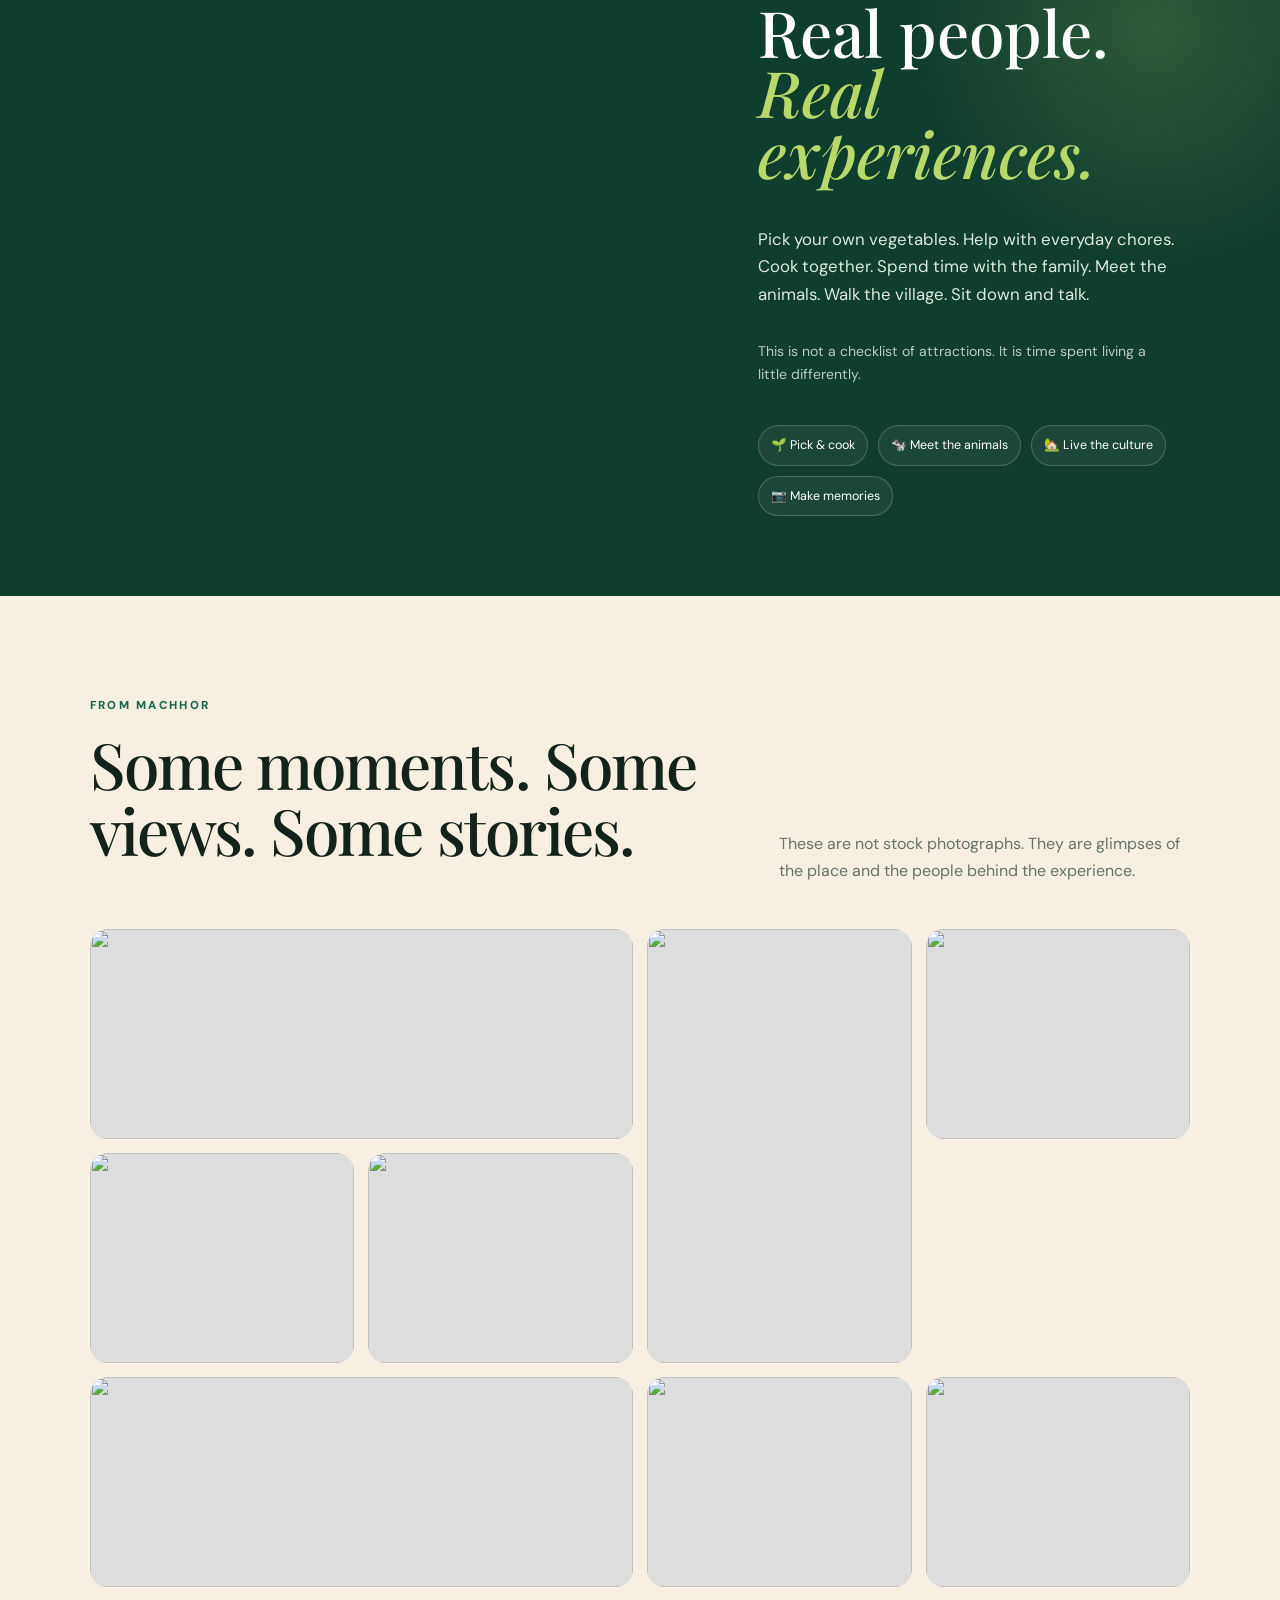
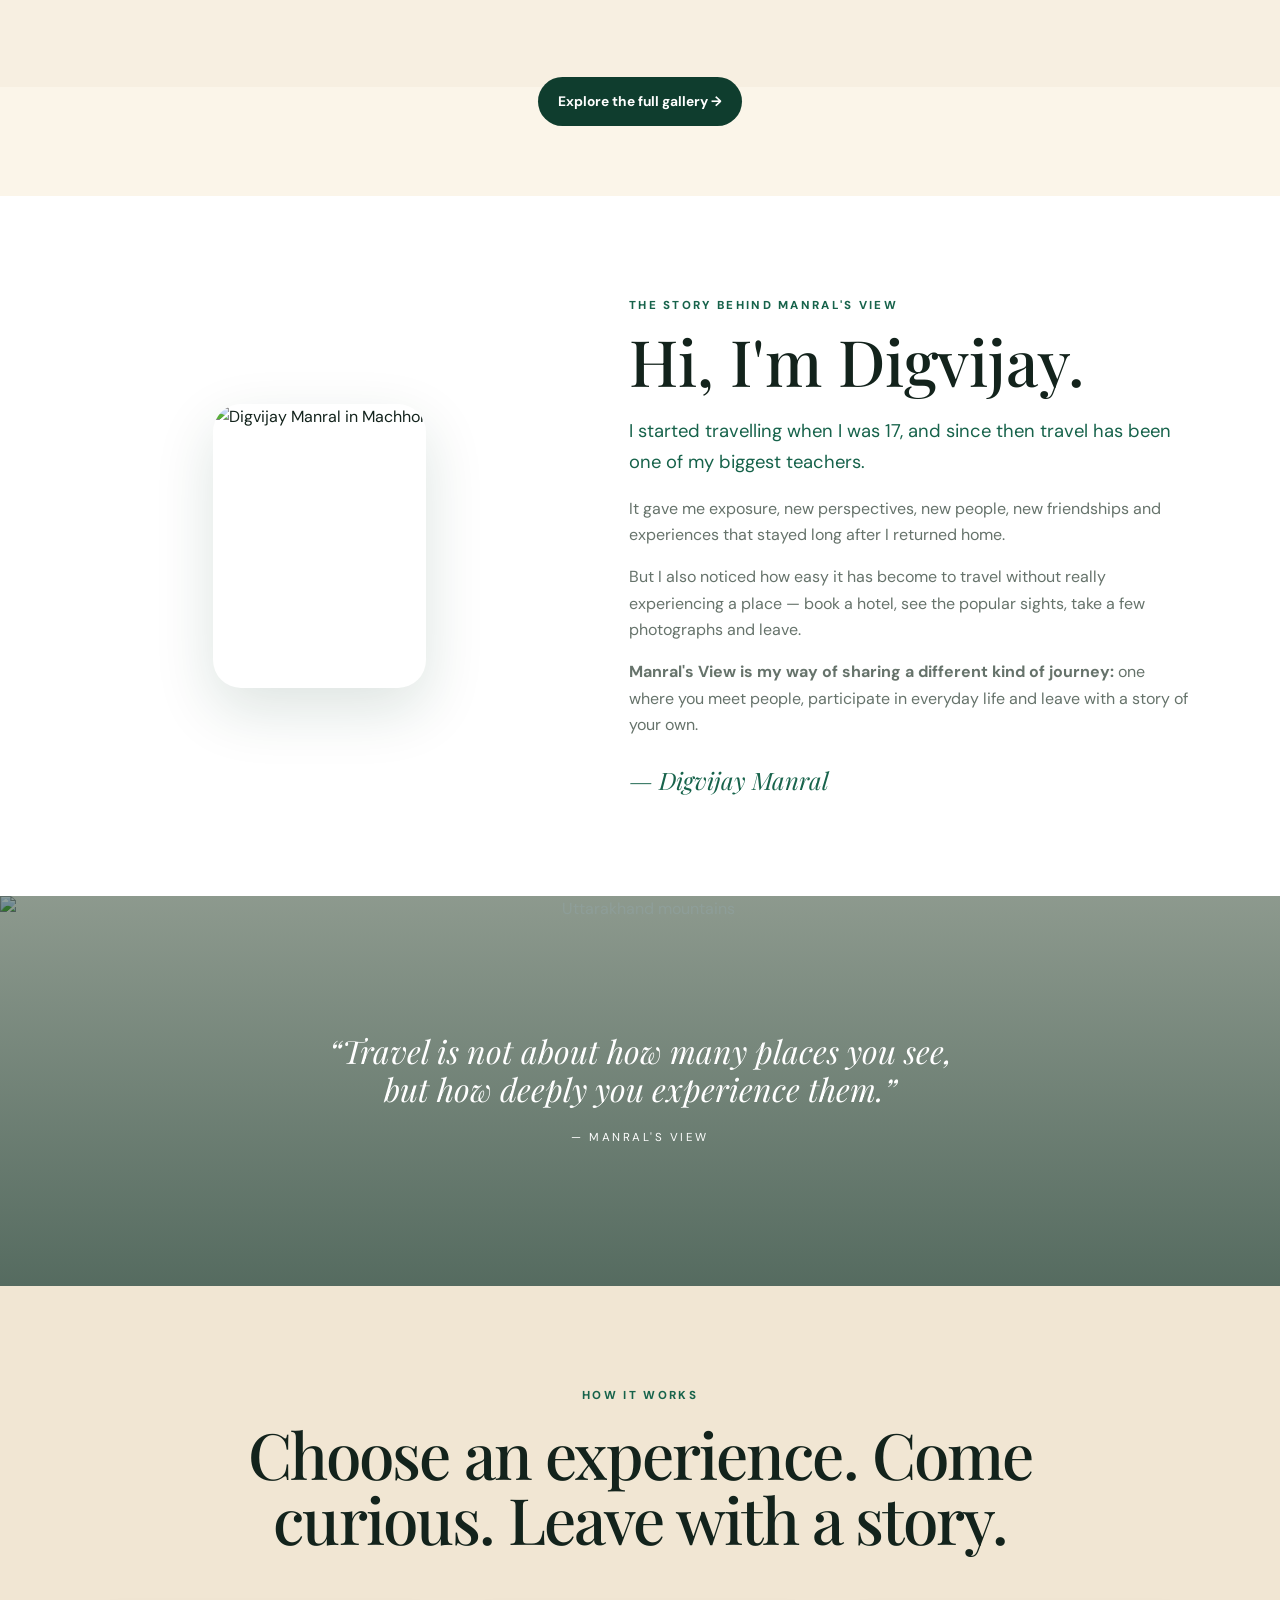
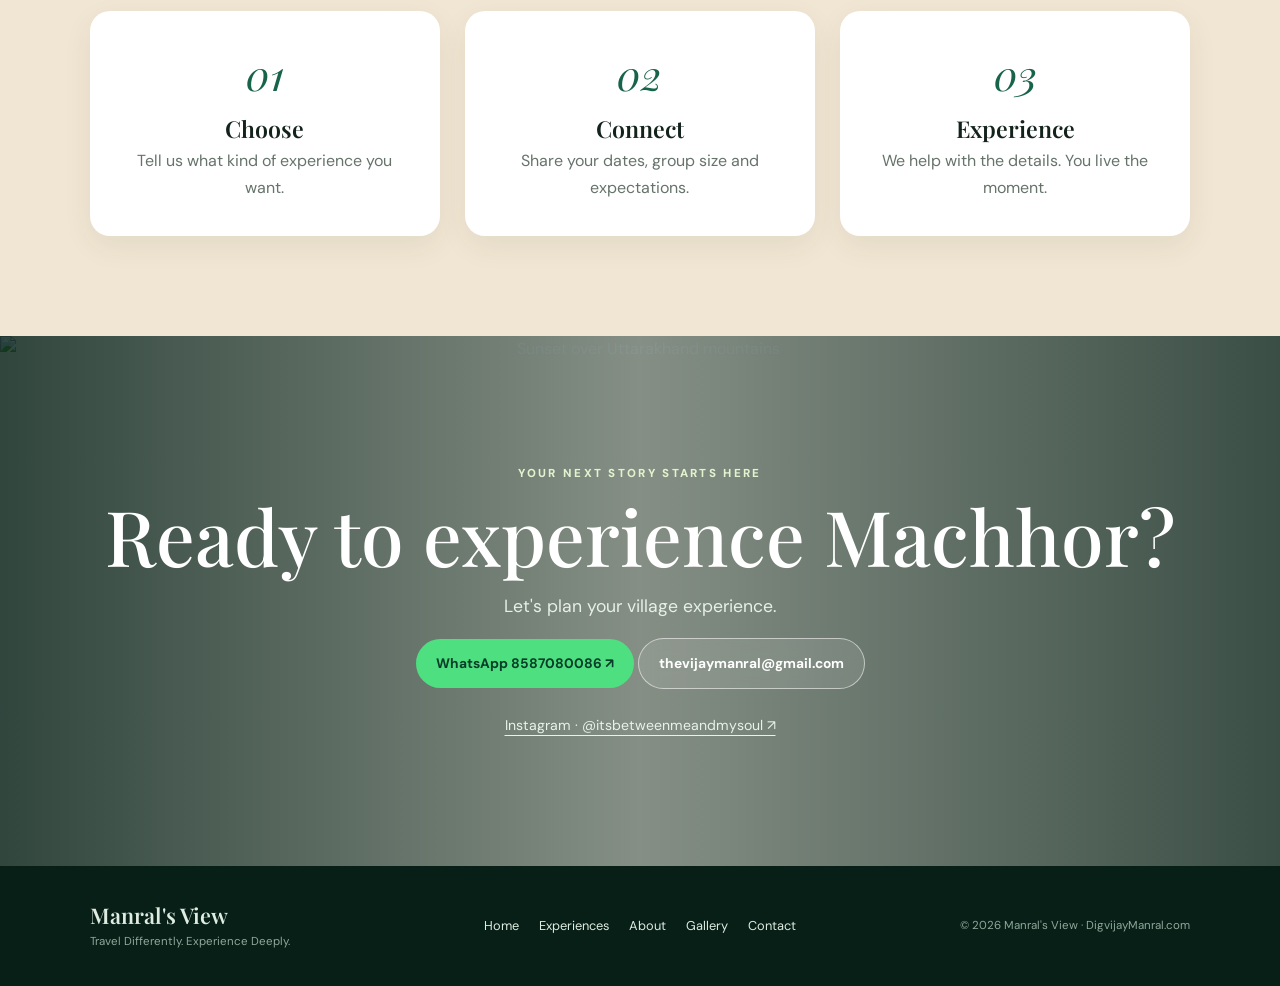
==== commit 2a3d9d1d: "Update index.html" ====
--- a/index.html
+++ b/index.html
@@ -38,6 +38,7 @@
       <a href="#experiences">Experiences</a>
       <a href="#machhor">Machhor</a>
       <a href="#story">Our Story</a>
+      <a href="hosts.html">Meet Your Hosts</a>
       <a href="gallery.html">Gallery</a>
       <a href="#contact">Contact</a>
     </nav>
@@ -46,7 +47,7 @@
 
   <main>
     <section id="home" class="hero">
-      <img src="mountains.jpg" alt="Mountain landscape around Machhor, Uttarakhand" class="hero-bg">
+      <img src="https://raw.githubusercontent.com/digvijaymanral-star/manrals-view/main/mountains.jpg" alt="Mountain landscape around Machhor, Uttarakhand" class="hero-bg">
       <div class="hero-shade"></div>
       <div class="hero-content reveal">
         <p class="eyebrow light">MANRAL'S VIEW</p>
@@ -83,17 +84,17 @@
       </div>
       <div class="type-grid">
         <article class="type-card type-village reveal">
-  <img class="type-card-image" src="village-life.jpg?v=2" alt="Village life in Machhor" loading="eager">
+  <img class="type-card-image" src="https://raw.githubusercontent.com/digvijaymanral-star/manrals-view/main/village-life.jpg?v=2" alt="Village life in Machhor" loading="eager">
   <div class="type-card-overlay"></div>
   <div class="type-card-content"><span>01</span><h3>Village Life</h3><p>Spend time where everyday life is the experience.</p></div>
 </article>
 <article class="type-card type-food reveal">
-  <img class="type-card-image" src="sunset.jpg?v=2" alt="Sunset over the hills near Machhor" loading="eager">
+  <img class="type-card-image" src="https://raw.githubusercontent.com/digvijaymanral-star/manrals-view/main/sunset.jpg?v=2" alt="Sunset over the hills near Machhor" loading="eager">
   <div class="type-card-overlay"></div>
   <div class="type-card-content"><span>02</span><h3>Food &amp; Culture</h3><p>Cook, taste, learn and share the stories behind local traditions.</p></div>
 </article>
 <article class="type-card type-people reveal">
-  <img class="type-card-image" src="people-trail.jpg?v=2" alt="People exploring the trails around Machhor" loading="eager">
+  <img class="type-card-image" src="https://raw.githubusercontent.com/digvijaymanral-star/manrals-view/main/people-trail.jpg?v=2" alt="People exploring the trails around Machhor" loading="eager">
   <div class="type-card-overlay"></div>
   <div class="type-card-content"><span>03</span><h3>People &amp; Stories</h3><p>Meet the people who make a destination more than a pin on a map.</p></div>
 </article>
@@ -118,22 +119,22 @@
       </div>
       <div class="machhor-media reveal">
         <div class="video-wrap">
-          <video controls preload="metadata" poster="mountains.jpg" playsinline>
-            <source src="machhor-experience.mp4" type="video/mp4">
+          <video controls preload="metadata" poster="https://raw.githubusercontent.com/digvijaymanral-star/manrals-view/main/mountains.jpg" playsinline>
+            <source src="https://raw.githubusercontent.com/digvijaymanral-star/manrals-view/main/machhor-experience.mp4" type="video/mp4">
             Your browser does not support video playback.
           </video>
           <div class="video-label">A glimpse of Machhor <span>• sound on</span></div>
         </div>
         <div class="mini-gallery">
-          <img src="sunset.jpg" alt="Sunset over the mountains near Machhor">
-          <img src="village-life.jpg" alt="Guests sharing time with locals around a fire">
-          <img src="dogs.jpg" alt="Two friendly dogs in the mountains">
+          <img src="https://raw.githubusercontent.com/digvijaymanral-star/manrals-view/main/sunset.jpg" alt="Sunset over the mountains near Machhor">
+          <img src="https://raw.githubusercontent.com/digvijaymanral-star/manrals-view/main/village-life.jpg" alt="Guests sharing time with locals around a fire">
+          <img src="https://raw.githubusercontent.com/digvijaymanral-star/manrals-view/main/dogs.jpg" alt="Two friendly dogs in the mountains">
         </div>
       </div>
     </section>
 
     <section class="village-life">
-      <div class="village-image reveal"><img src="village-life.jpg" alt="People spending time together outside a village home"></div>
+      <div class="village-image reveal"><img src="https://raw.githubusercontent.com/digvijaymanral-star/manrals-view/main/village-life.jpg" alt="People spending time together outside a village home"></div>
       <div class="village-copy reveal">
         <p class="eyebrow light">VILLAGE LIFE</p>
         <h2>Real people.<br><em>Real experiences.</em></h2>
@@ -149,21 +150,21 @@
         <p>These are not stock photographs. They are glimpses of the place and the people behind the experience.</p>
       </div>
       <div class="gallery-grid">
-        <button class="photo wide reveal" data-full="mountains.jpg"><img src="mountains.jpg" alt=""></button>
-        <button class="photo tall reveal" data-full="umbrella.jpg"><img src="umbrella.jpg" alt=""></button>
-        <button class="photo reveal" data-full="people-trail.jpg"><img src="people-trail.jpg" alt=""></button>
-        <button class="photo reveal" data-full="adventure.jpg"><img src="adventure.jpg" alt=""></button>
-        <button class="photo reveal" data-full="pine-view.jpg"><img src="pine-view.jpg" alt=""></button>
-        <button class="photo wide reveal" data-full="sunset.jpg"><img src="sunset.jpg" alt=""></button>
-        <button class="photo reveal" data-full="dogs.jpg"><img src="dogs.jpg" alt=""></button>
-        <button class="photo reveal" data-full="mist.jpg"><img src="mist.jpg" alt=""></button>
+        <button class="photo wide reveal" data-full="https://raw.githubusercontent.com/digvijaymanral-star/manrals-view/main/mountains.jpg"><img src="https://raw.githubusercontent.com/digvijaymanral-star/manrals-view/main/mountains.jpg" alt=""></button>
+        <button class="photo tall reveal" data-full="https://raw.githubusercontent.com/digvijaymanral-star/manrals-view/main/umbrella.jpg"><img src="https://raw.githubusercontent.com/digvijaymanral-star/manrals-view/main/umbrella.jpg" alt=""></button>
+        <button class="photo reveal" data-full="https://raw.githubusercontent.com/digvijaymanral-star/manrals-view/main/people-trail.jpg"><img src="https://raw.githubusercontent.com/digvijaymanral-star/manrals-view/main/people-trail.jpg" alt=""></button>
+        <button class="photo reveal" data-full="https://raw.githubusercontent.com/digvijaymanral-star/manrals-view/main/adventure.jpg"><img src="https://raw.githubusercontent.com/digvijaymanral-star/manrals-view/main/adventure.jpg" alt=""></button>
+        <button class="photo reveal" data-full="https://raw.githubusercontent.com/digvijaymanral-star/manrals-view/main/pine-view.jpg"><img src="https://raw.githubusercontent.com/digvijaymanral-star/manrals-view/main/pine-view.jpg" alt=""></button>
+        <button class="photo wide reveal" data-full="https://raw.githubusercontent.com/digvijaymanral-star/manrals-view/main/sunset.jpg"><img src="https://raw.githubusercontent.com/digvijaymanral-star/manrals-view/main/sunset.jpg" alt=""></button>
+        <button class="photo reveal" data-full="https://raw.githubusercontent.com/digvijaymanral-star/manrals-view/main/dogs.jpg"><img src="https://raw.githubusercontent.com/digvijaymanral-star/manrals-view/main/dogs.jpg" alt=""></button>
+        <button class="photo reveal" data-full="https://raw.githubusercontent.com/digvijaymanral-star/manrals-view/main/mist.jpg"><img src="https://raw.githubusercontent.com/digvijaymanral-star/manrals-view/main/mist.jpg" alt=""></button>
       </div>
     </section>
 
     <div style="text-align:center;margin:-10px 0 70px;"><a class="button primary dark" href="gallery.html">Explore the full gallery →</a></div>
 
     <section id="story" class="story section-pad">
-      <div class="story-photo reveal"><img src="umbrella.jpg" alt="Digvijay Manral in Machhor"></div>
+      <div class="story-photo reveal"><img src="https://raw.githubusercontent.com/digvijaymanral-star/manrals-view/main/umbrella.jpg" alt="Digvijay Manral in Machhor"></div>
       <div class="story-copy reveal">
         <p class="eyebrow">THE STORY BEHIND MANRAL'S VIEW</p>
         <h2>Hi, I'm Digvijay.</h2>
@@ -176,7 +177,7 @@
     </section>
 
     <section class="quote-banner reveal">
-      <img src="mountains.jpg" alt="Uttarakhand mountains">
+      <img src="https://raw.githubusercontent.com/digvijaymanral-star/manrals-view/main/mountains.jpg" alt="Uttarakhand mountains">
       <div><p>“Travel is not about how many places you see,<br>but how deeply you experience them.”</p><span>— MANRAL'S VIEW</span></div>
     </section>
 
@@ -191,7 +192,7 @@
     </section>
 
     <section id="contact" class="contact">
-      <img src="sunset.jpg" alt="Sunset over Uttarakhand mountains" class="contact-bg">
+      <img src="https://raw.githubusercontent.com/digvijaymanral-star/manrals-view/main/sunset.jpg" alt="Sunset over Uttarakhand mountains" class="contact-bg">
       <div class="contact-overlay"></div>
       <div class="contact-inner reveal">
         <p class="eyebrow light">YOUR NEXT STORY STARTS HERE</p>
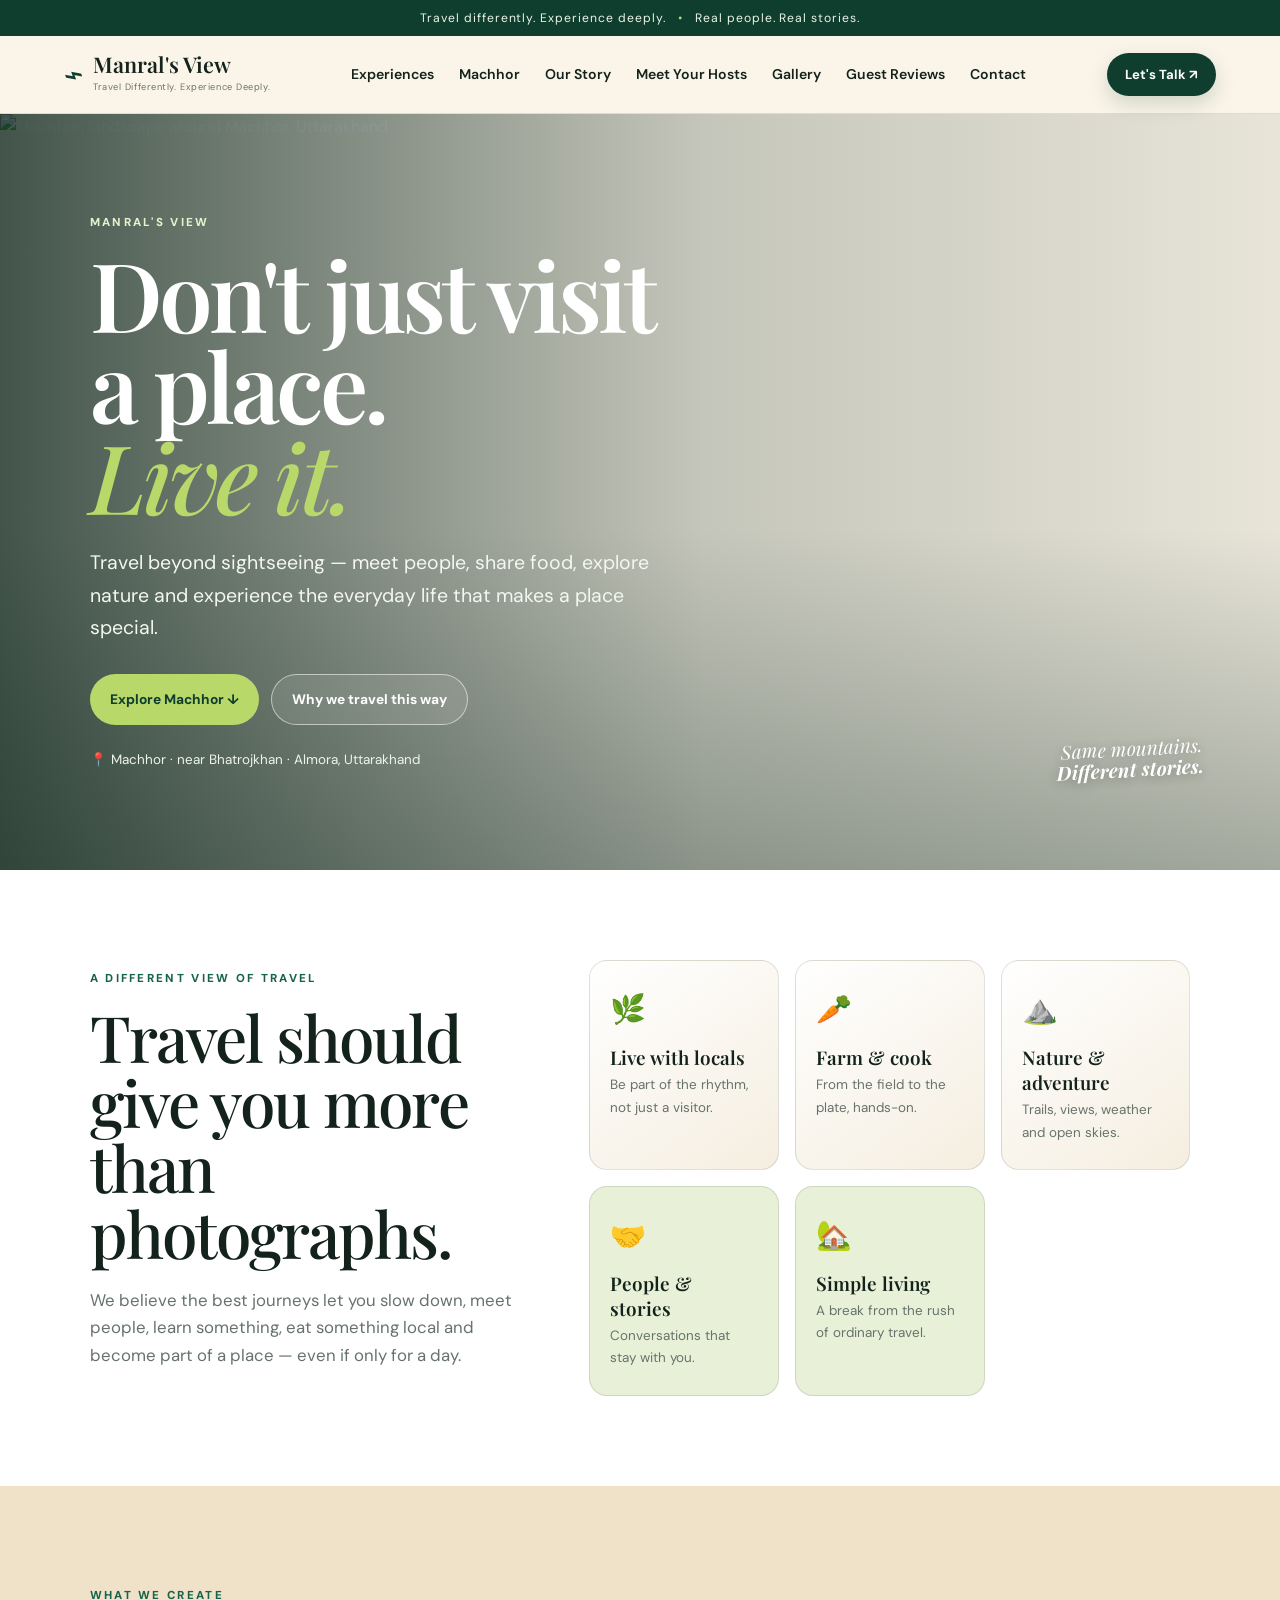
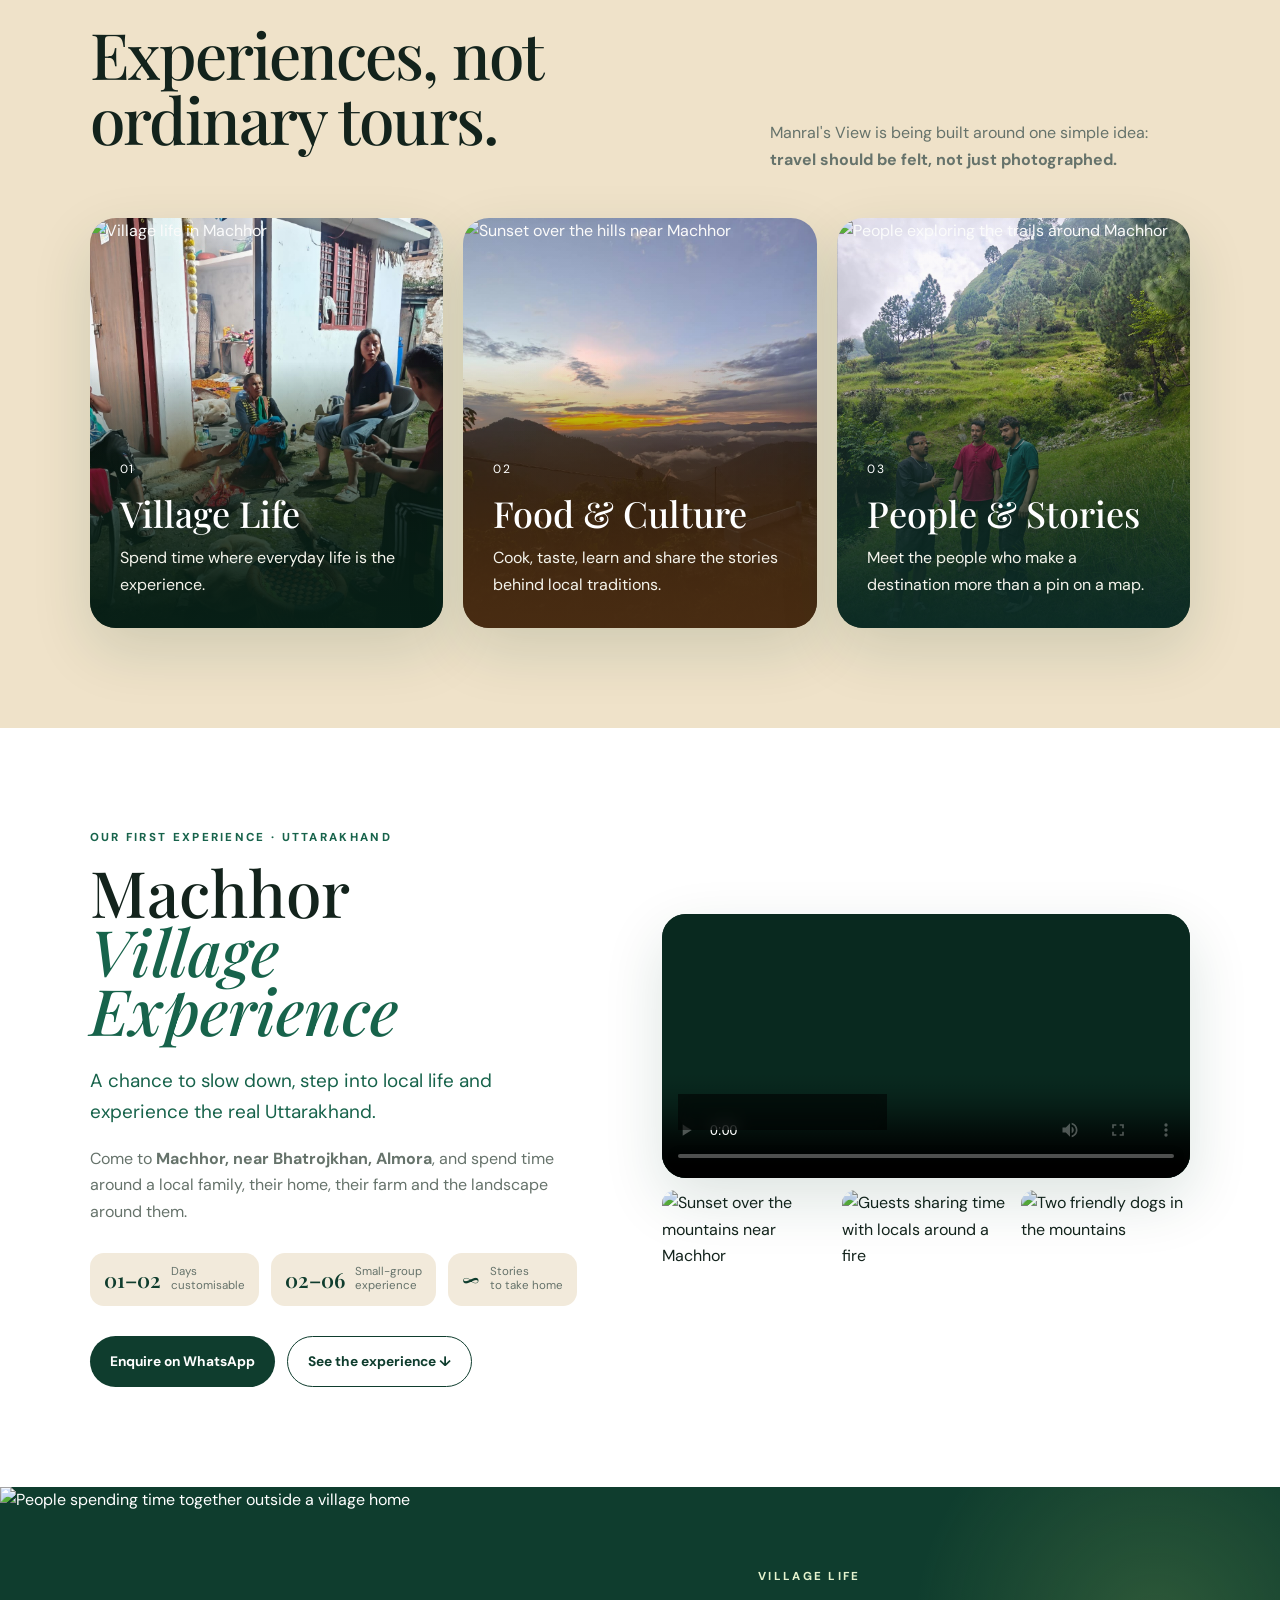
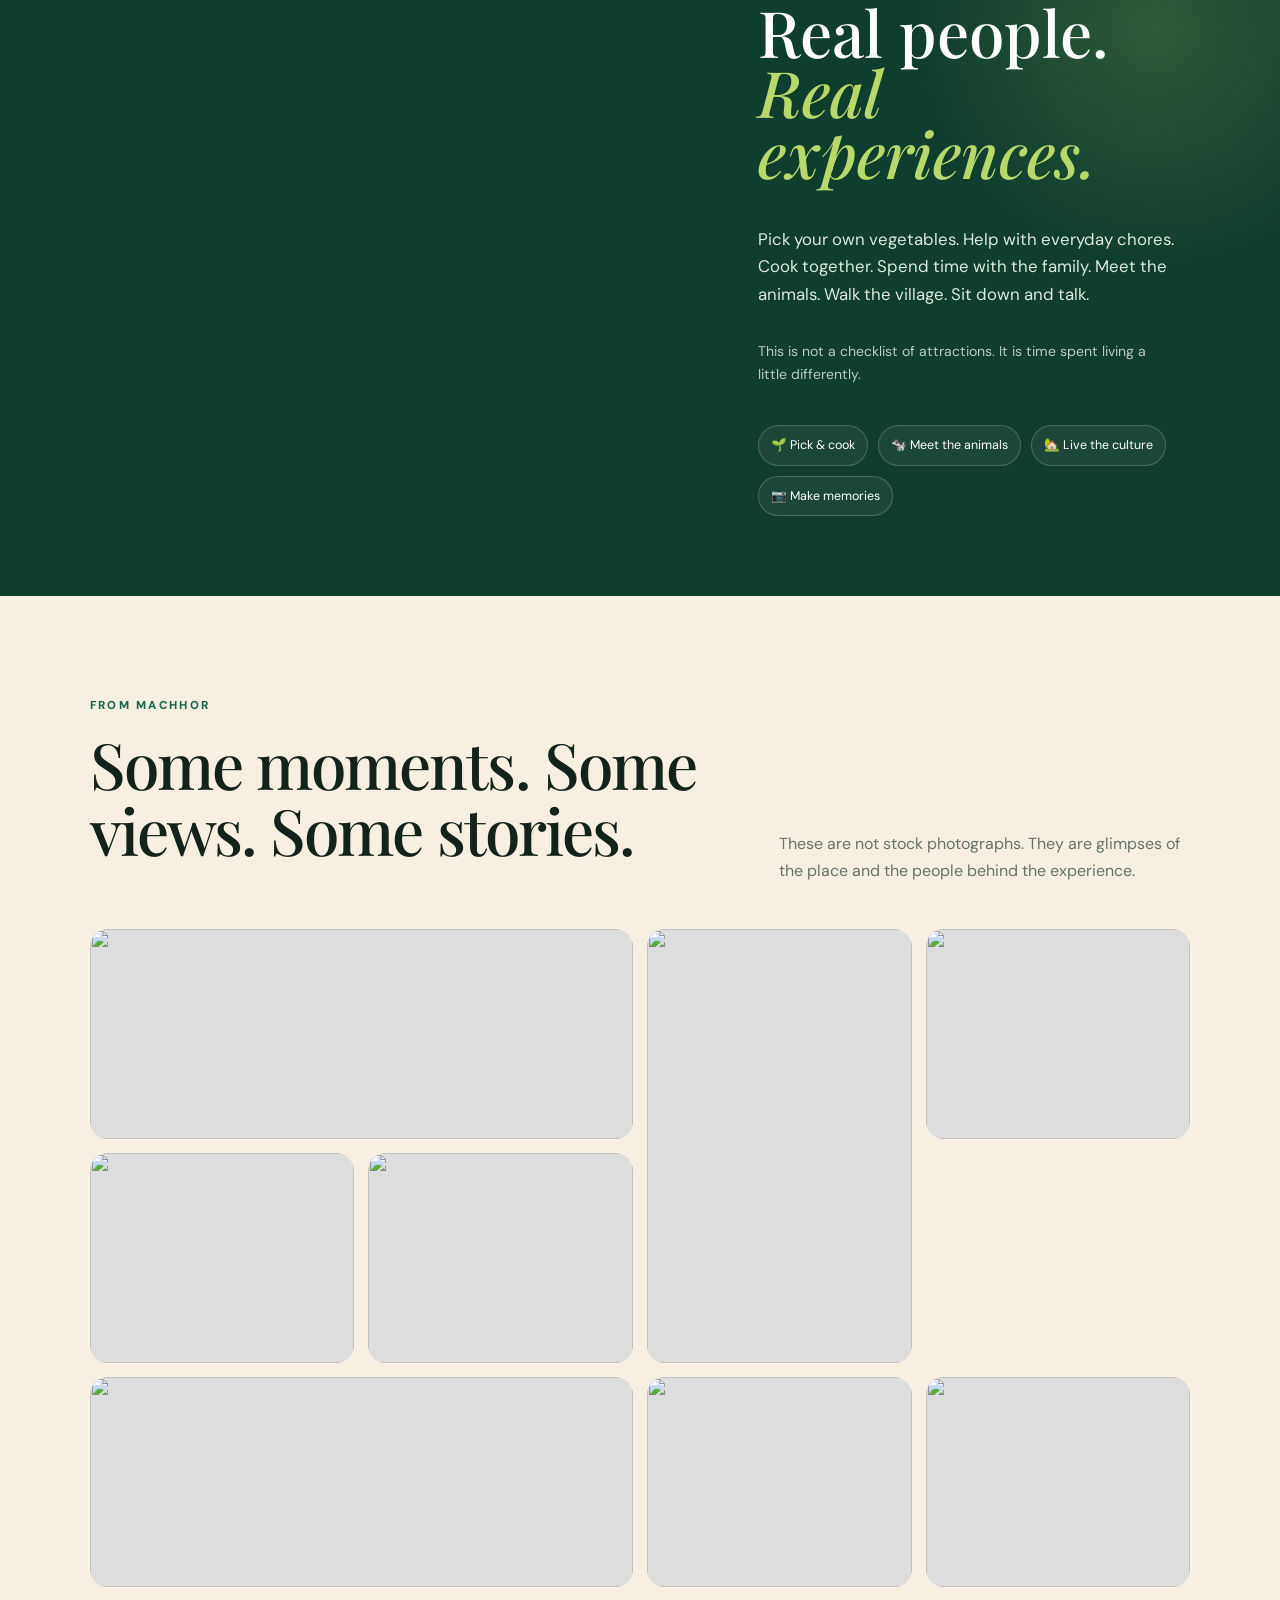
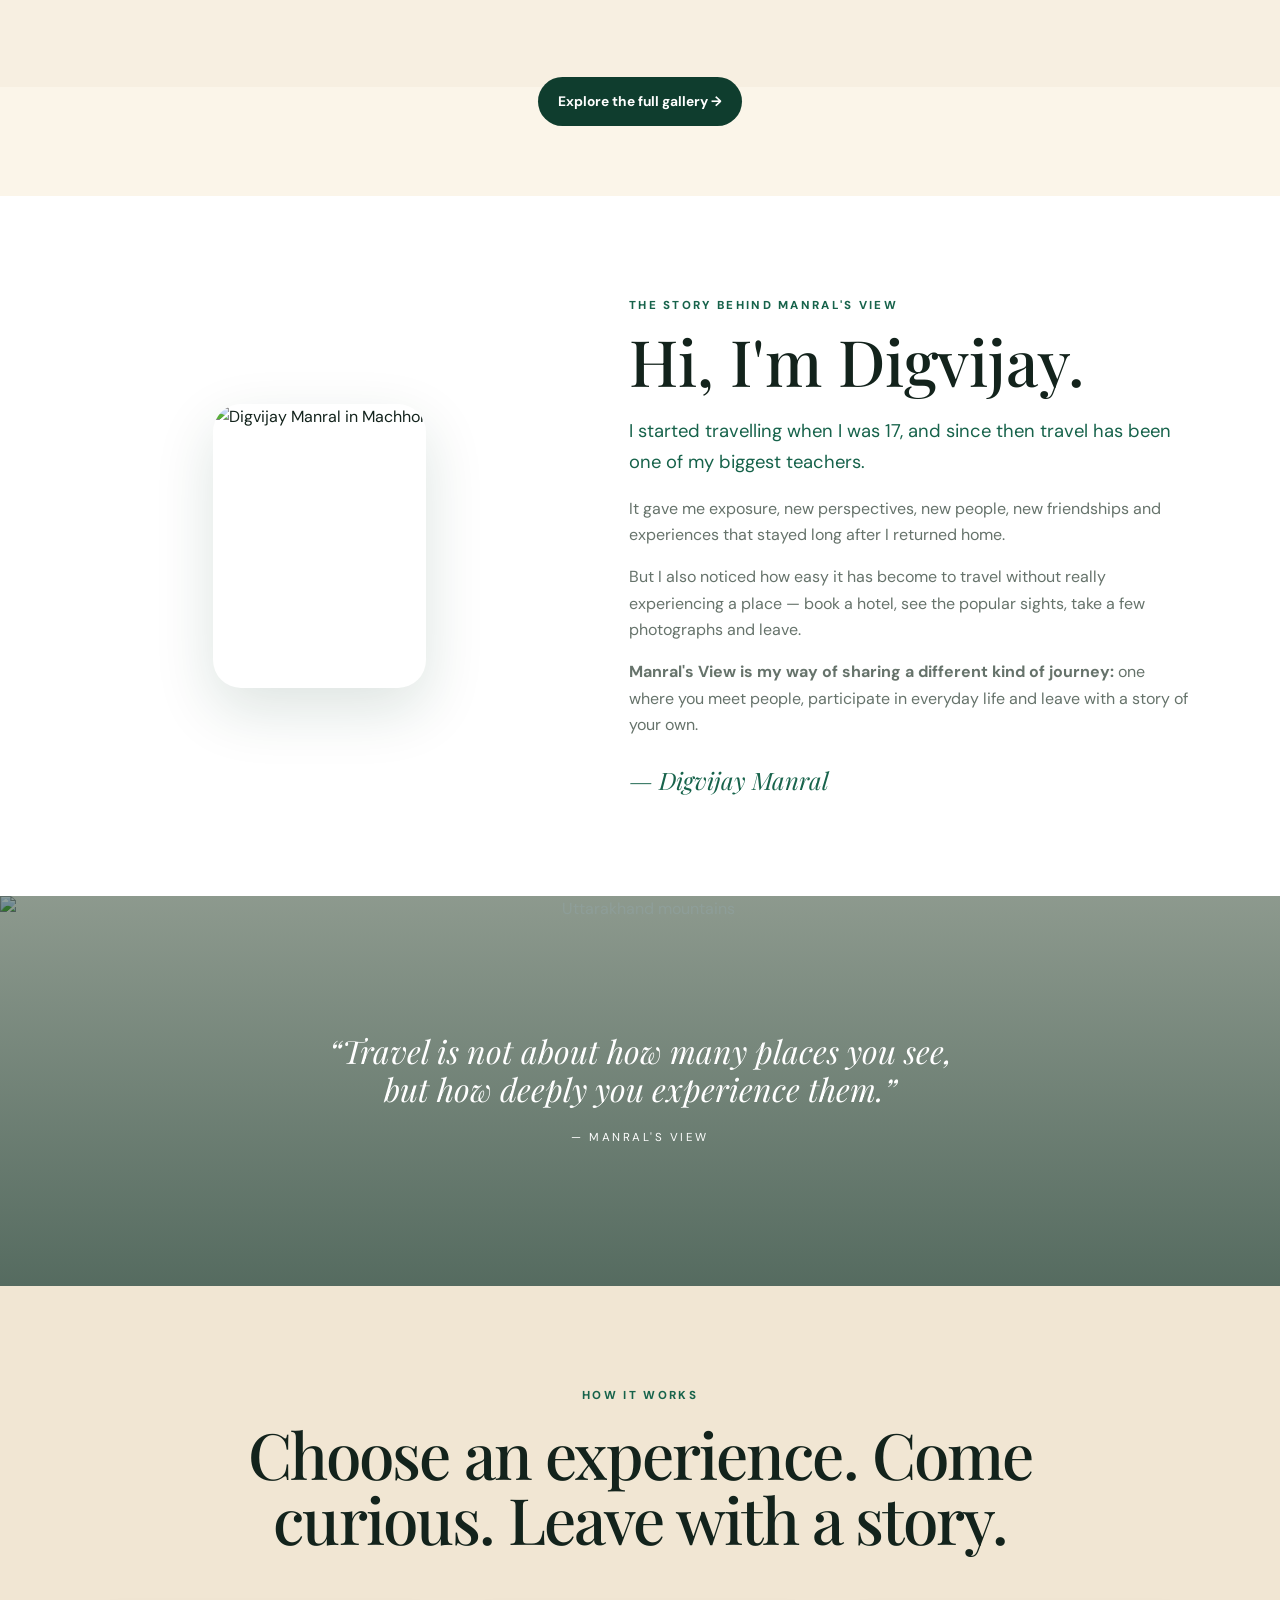
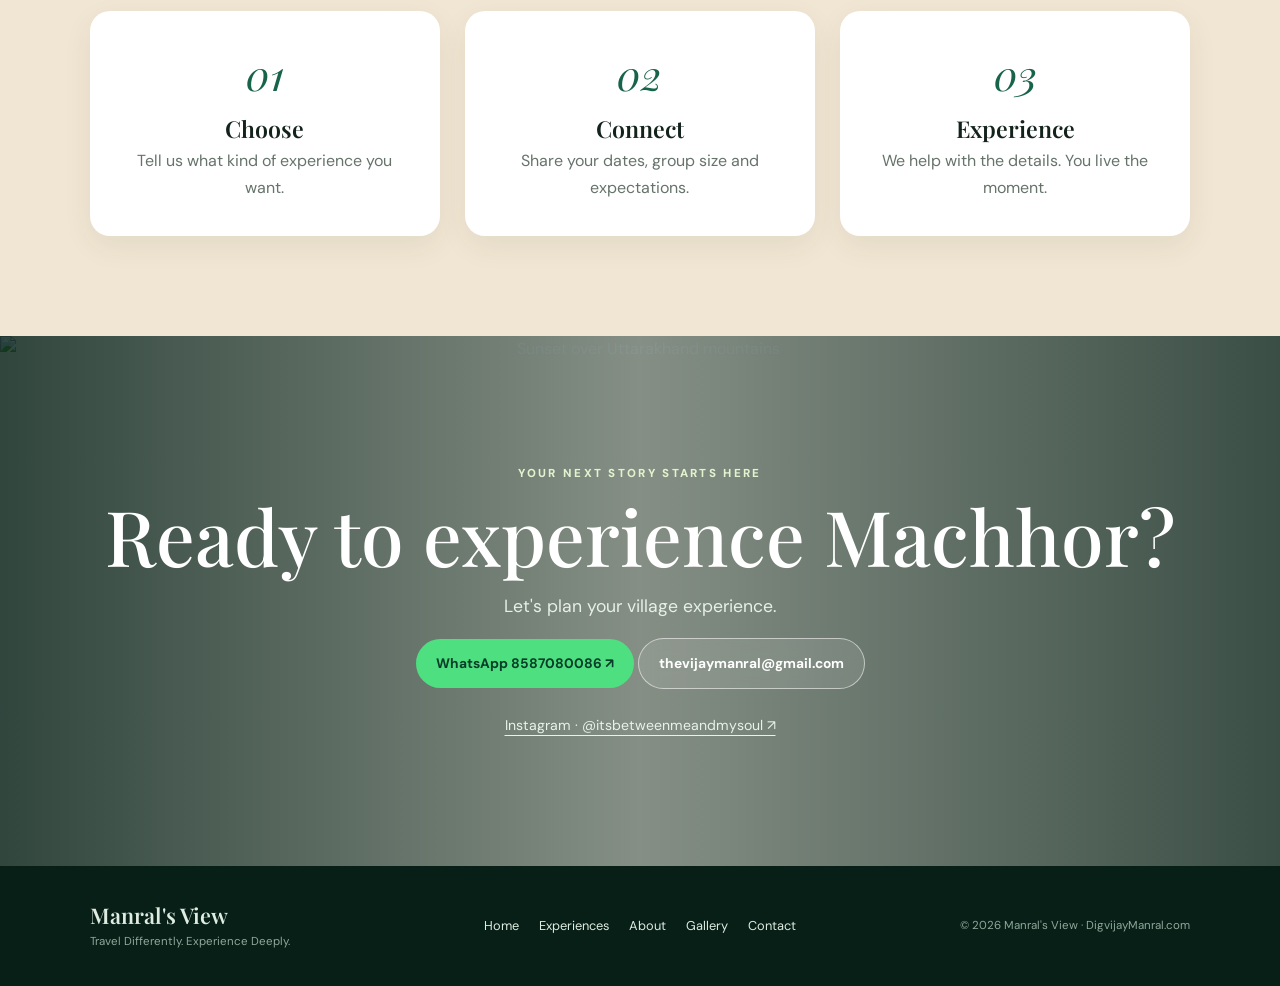
==== commit 4bf75882: "Update index.html" ====
--- a/index.html
+++ b/index.html
@@ -40,6 +40,7 @@
       <a href="#story">Our Story</a>
       <a href="hosts.html">Meet Your Hosts</a>
       <a href="gallery.html">Gallery</a>
+      <a href="reviews.html">Guest Reviews</a>
       <a href="#contact">Contact</a>
     </nav>
     <a class="nav-cta" href="https://wa.me/918587080086?text=Hi%20Manral's%20View,%20I'd%20like%20to%20know%20more%20about%20the%20Machhor%20experience." target="_blank" rel="noopener">Let's Talk ↗</a>
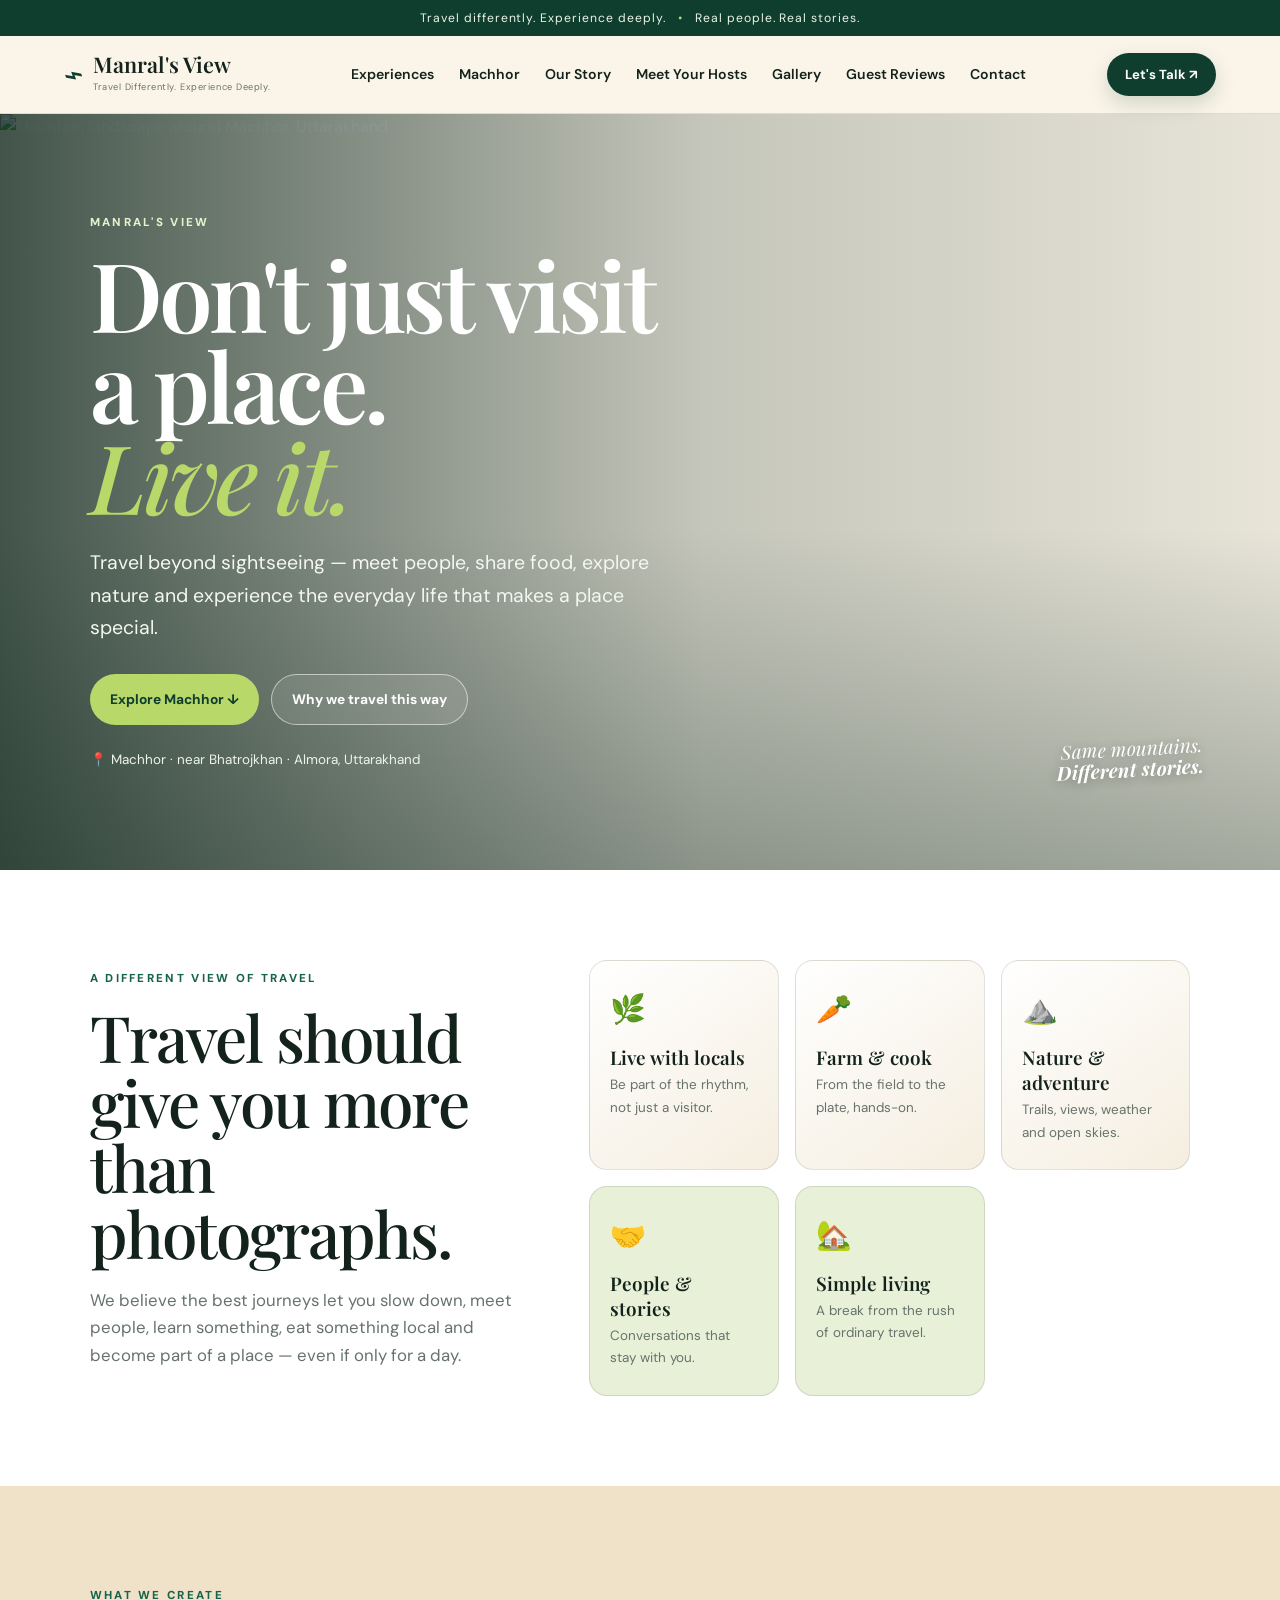
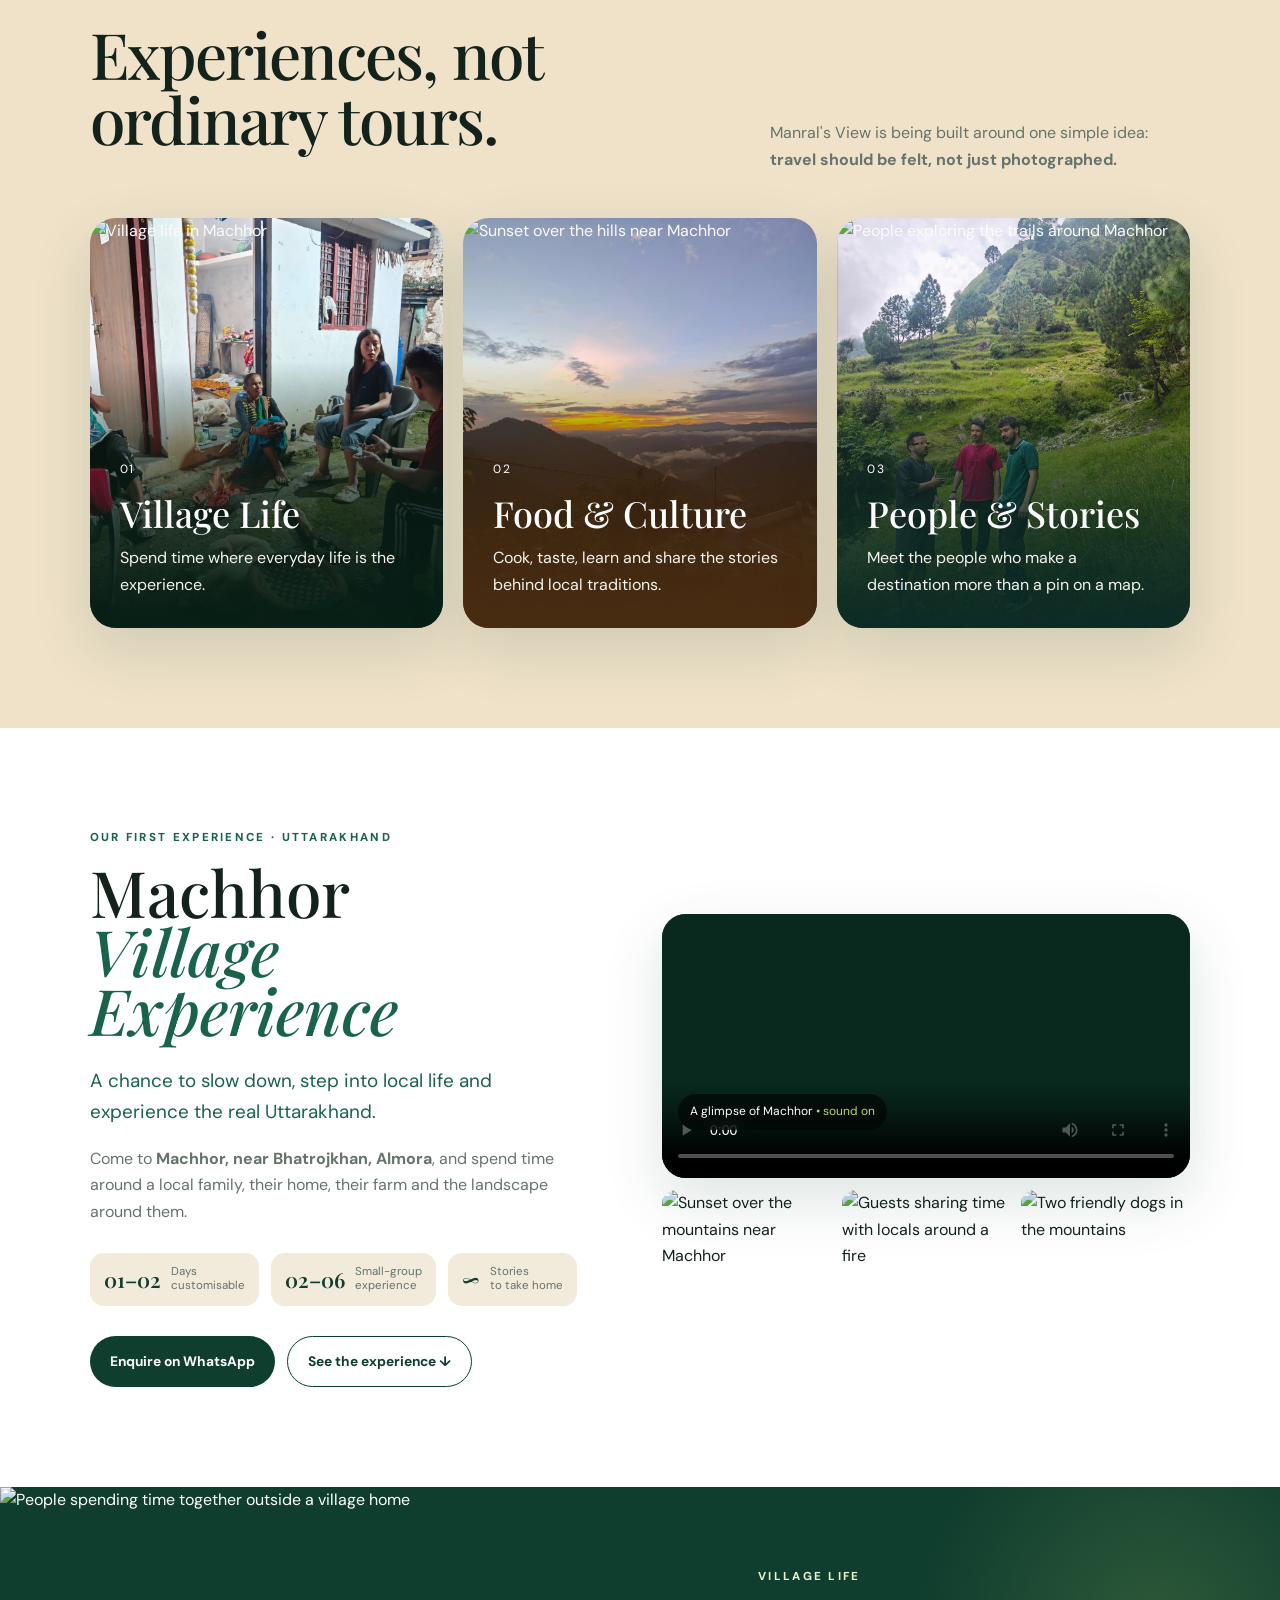
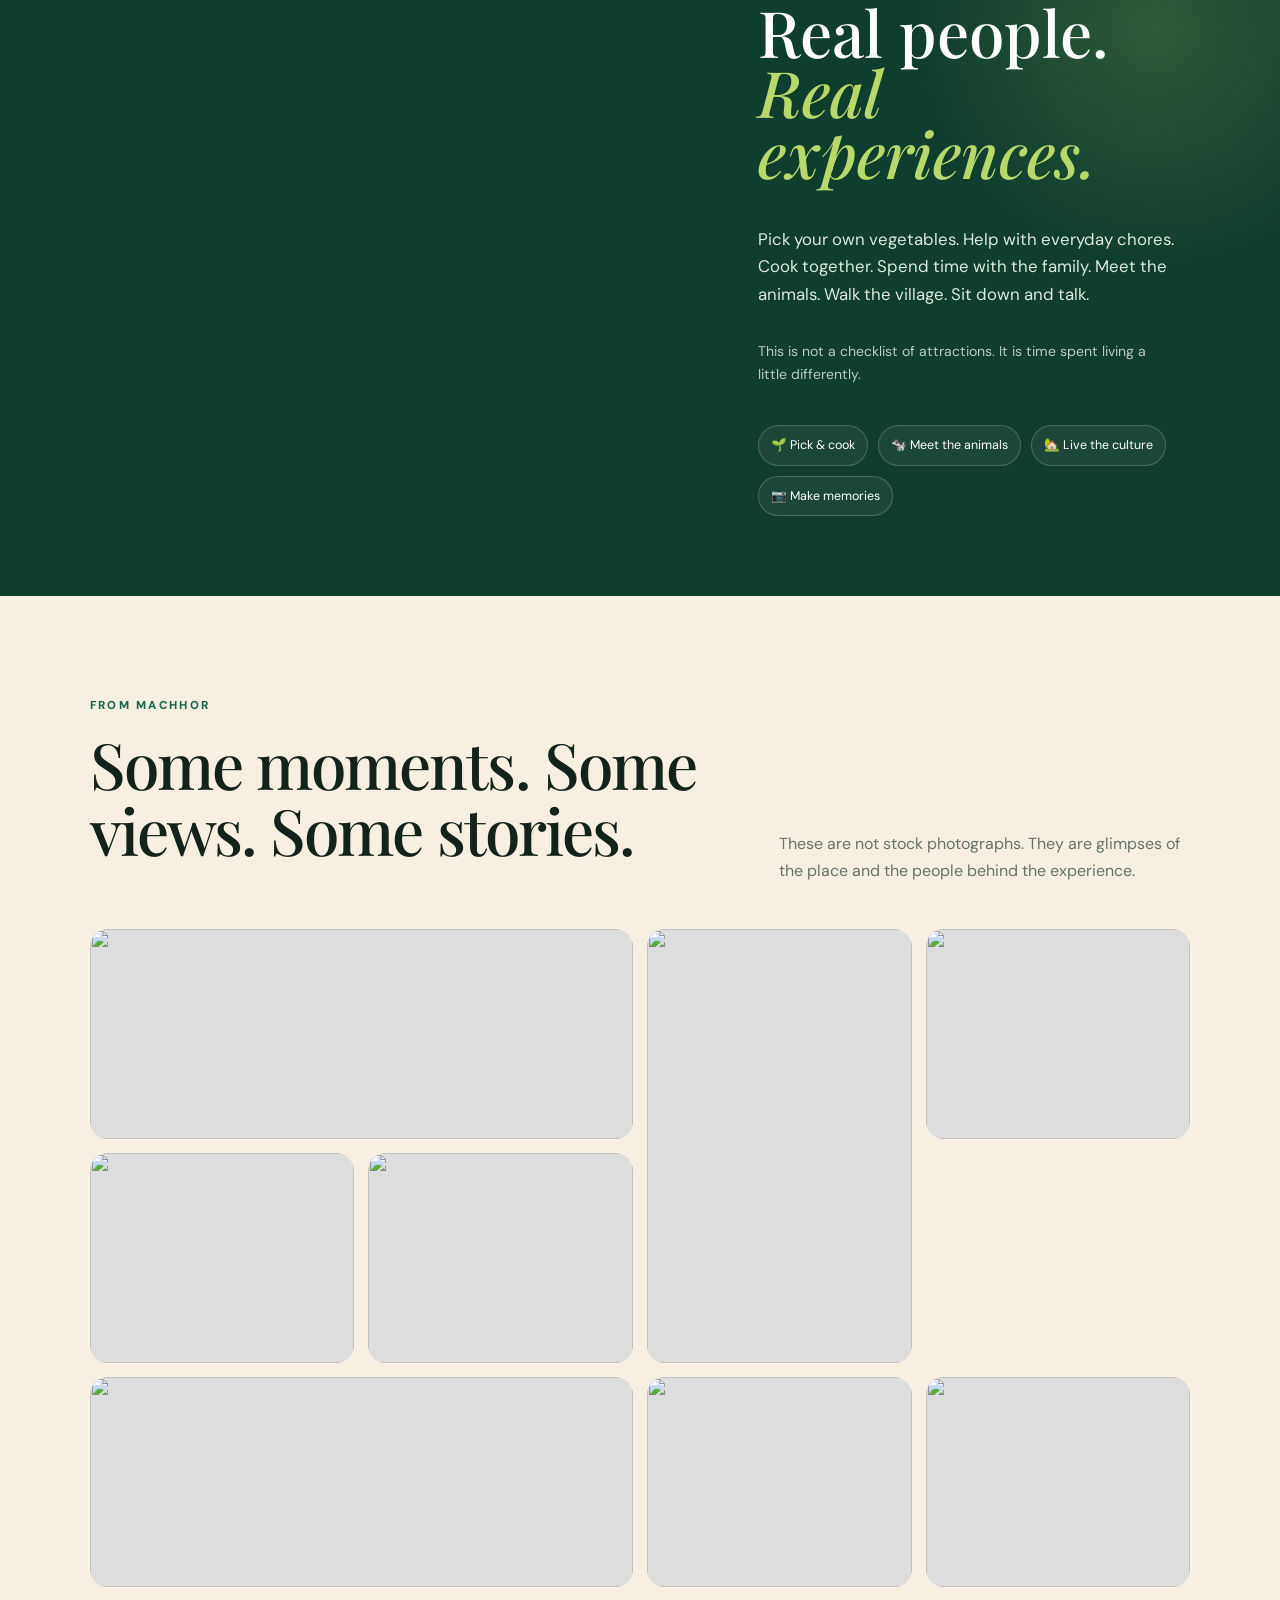
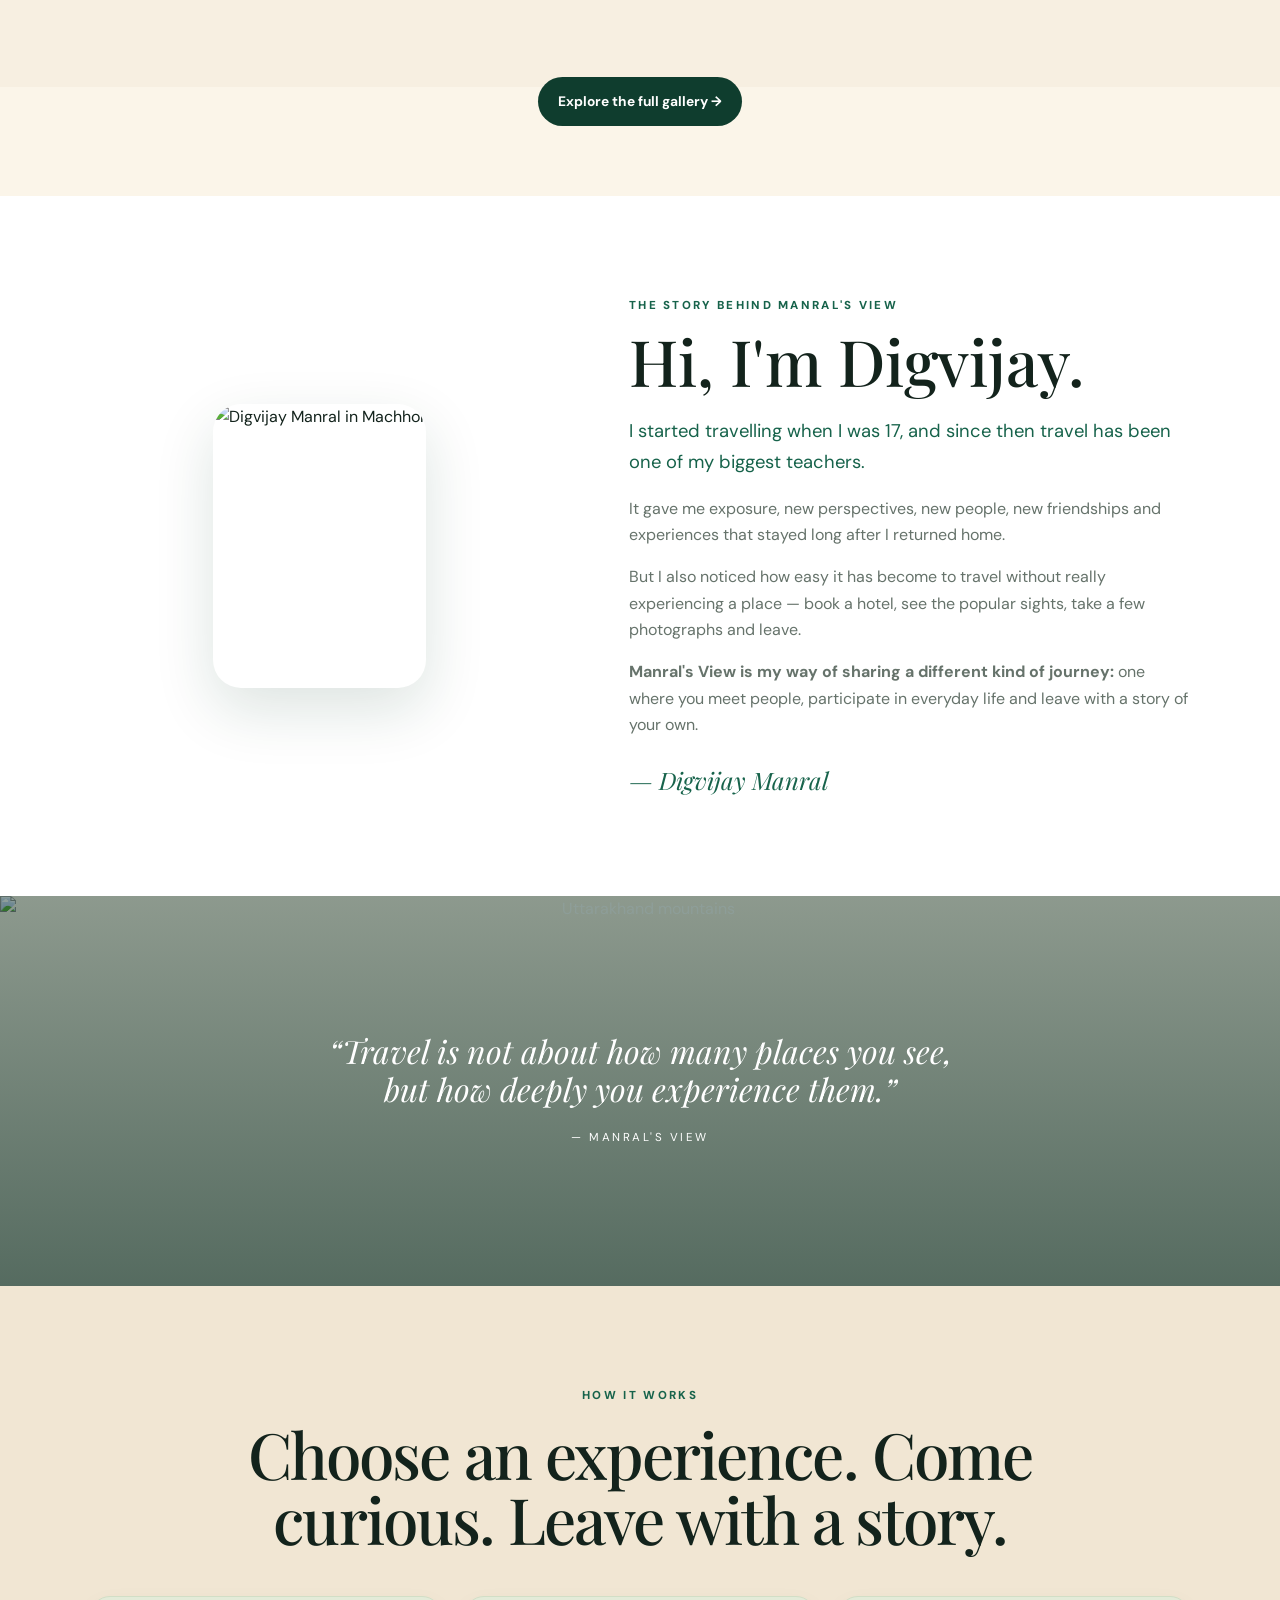
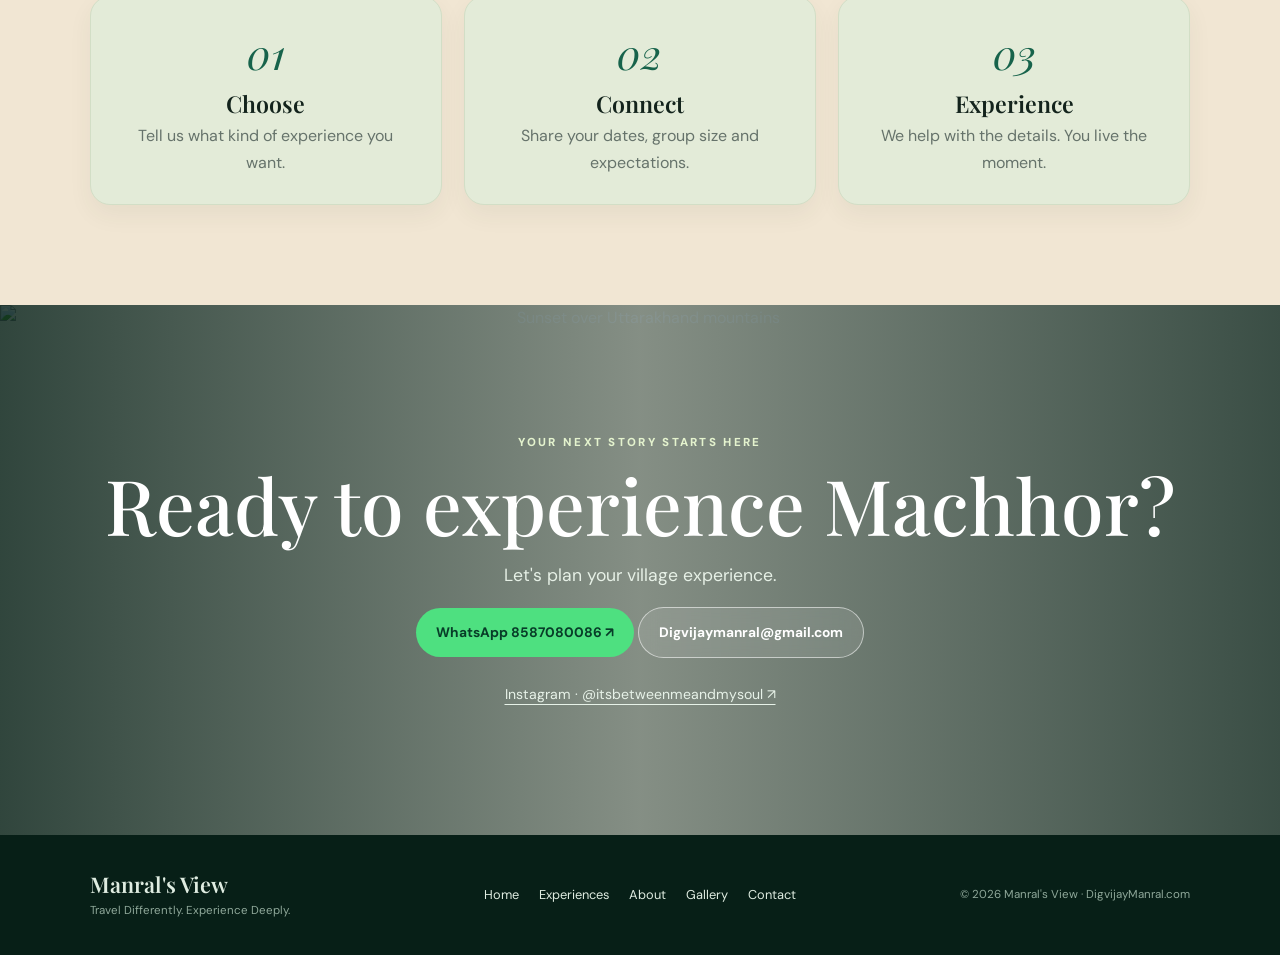
==== commit ab3f0b26: "Update index.html" ====
--- a/index.html
+++ b/index.html
@@ -201,7 +201,7 @@
         <p>Let's plan your village experience.</p>
         <div class="contact-actions">
           <a class="button whatsapp" href="https://wa.me/918587080086?text=Hi%20Manral's%20View,%20I'd%20like%20to%20plan%20the%20Machhor%20experience." target="_blank" rel="noopener">WhatsApp 8587080086 ↗</a>
-          <a class="button glass" href="mailto:thevijaymanral@gmail.com">thevijaymanral@gmail.com</a>
+          <a class="button glass" href="mailto:Digvijaymanral@gmail.com">Digvijaymanral@gmail.com</a>
         </div>
         <a class="instagram" href="https://www.instagram.com/itsbetweenmeandmysoul/?hl=en" target="_blank" rel="noopener">Instagram · @itsbetweenmeandmysoul ↗</a>
       </div>
--- a/style.css
+++ b/style.css
@@ -11,7 +11,7 @@
 .gallery{background:#f7efe1}.gallery-grid{display:grid;grid-template-columns:repeat(4,1fr);grid-auto-rows:210px;gap:14px}.photo{padding:0;border:0;border-radius:18px;overflow:hidden;cursor:pointer;position:relative;background:#ddd}.photo:after{content:'↗';position:absolute;right:12px;bottom:10px;background:rgba(0,0,0,.55);color:white;width:32px;height:32px;border-radius:50%;display:grid;place-items:center;opacity:0;transition:.25s}.photo:hover:after{opacity:1}.photo img{width:100%;height:100%;object-fit:cover;transition:.45s}.photo:hover img{transform:scale(1.05)}.photo.wide{grid-column:span 2}.photo.tall{grid-row:span 2}
 .story{display:grid;grid-template-columns:.9fr 1.1fr;gap:80px;align-items:center;background:#fff}.story-photo{border-radius:28px;overflow:hidden;box-shadow:var(--shadow);max-width:520px;justify-self:center}.story-photo img{width:100%;aspect-ratio:3/4;object-fit:cover}.story-copy h2{font:500 clamp(3rem,5vw,5rem)/.95 "Playfair Display",serif;margin:0 0 25px}.story-copy .lead{font-size:1.15rem;color:var(--green-2)}.story-copy p:not(.eyebrow):not(.lead){color:var(--muted)}.signature{margin-top:25px;font:italic 1.5rem "Playfair Display",serif;color:var(--green-2)}
 .quote-banner{height:390px;position:relative;overflow:hidden;display:grid;place-items:center;color:white;text-align:center}.quote-banner img{position:absolute;inset:0;width:100%;height:100%;object-fit:cover}.quote-banner:after{content:'';position:absolute;inset:0;background:linear-gradient(rgba(7,42,31,.45),rgba(7,42,31,.68))}.quote-banner>div{position:relative;z-index:2}.quote-banner p{font:italic 2rem/1.2 "Playfair Display",serif;margin:0 0 15px}.quote-banner span{font-size:.72rem;letter-spacing:.22em}
-.how{text-align:center;background:#f1e6d3}.how h2{max-width:900px;margin:0 auto}.steps{display:grid;grid-template-columns:repeat(3,1fr);gap:25px;margin-top:60px}.steps>div{background:#fff;border-radius:20px;padding:35px;box-shadow:0 10px 30px rgba(45,60,45,.07)}.steps b{font:italic 2.6rem "Playfair Display",serif;color:var(--green-2)}.steps h3{font:600 1.45rem "Playfair Display",serif;margin:12px 0 4px}.steps p{color:var(--muted);margin:0}
+.how{text-align:center;background:#f1e6d3}.how h2{max-width:900px;margin:0 auto}.steps{display:grid;grid-template-columns:repeat(3,1fr);gap:22px;margin-top:45px}.steps>div{background:#e3ebd8;border:1px solid #d2dec6;border-radius:20px;padding:28px;box-shadow:0 10px 25px rgba(45,60,45,.06);transition:transform .2s ease,box-shadow .2s ease}.steps>div:hover{transform:translateY(-3px);box-shadow:0 14px 30px rgba(45,60,45,.1)}.steps b{font:italic 2.6rem "Playfair Display",serif;color:var(--green-2)}.steps h3{font:600 1.45rem "Playfair Display",serif;margin:8px 0 4px}.steps p{color:var(--muted);margin:0}
 .contact{min-height:530px;position:relative;display:grid;place-items:center;text-align:center;color:white;overflow:hidden}.contact-bg{position:absolute;inset:0;width:100%;height:100%;object-fit:cover}.contact-overlay{position:absolute;inset:0;background:linear-gradient(90deg,rgba(4,31,23,.82),rgba(4,31,23,.48),rgba(4,31,23,.78))}.contact-inner{position:relative;z-index:2;padding:80px 7vw}.contact h2{font:500 clamp(3rem,6vw,5.5rem)/.95 "Playfair Display",serif;margin:0 0 20px}.contact-inner>p:not(.eyebrow){font-size:1.1rem;color:#e6f0e6}.contact-actions{justify-content:center}.button.whatsapp{background:#4ee080;color:#083d28}.instagram{display:inline-block;margin-top:25px;font-size:.88rem;color:#e7f2e8;text-decoration:underline;text-underline-offset:5px}
 footer{background:#071f17;color:#dfece1;padding:35px 7vw;display:grid;grid-template-columns:1fr auto 1fr;gap:30px;align-items:center}.footer-brand strong{display:block;font:600 1.35rem "Playfair Display",serif}.footer-brand span{display:block;color:#8fa89a;font-size:.72rem;margin-top:3px}.footer-links{display:flex;gap:20px;font-size:.8rem}.footer-links a:hover{color:var(--lime)}.footer-note{text-align:right;color:#8fa89a;font-size:.72rem}
 .lightbox{position:fixed;inset:0;background:rgba(3,18,13,.92);z-index:100;display:none;place-items:center;padding:30px}.lightbox.open{display:grid}.lightbox img{max-width:min(94vw,1200px);max-height:88vh;object-fit:contain;border-radius:14px}.lightbox-close{position:absolute;right:25px;top:18px;background:none;border:0;color:white;font-size:2.5rem;cursor:pointer}.reveal{opacity:0;transform:translateY(18px);transition:opacity .75s ease,transform .75s ease}.reveal.visible{opacity:1;transform:none}
